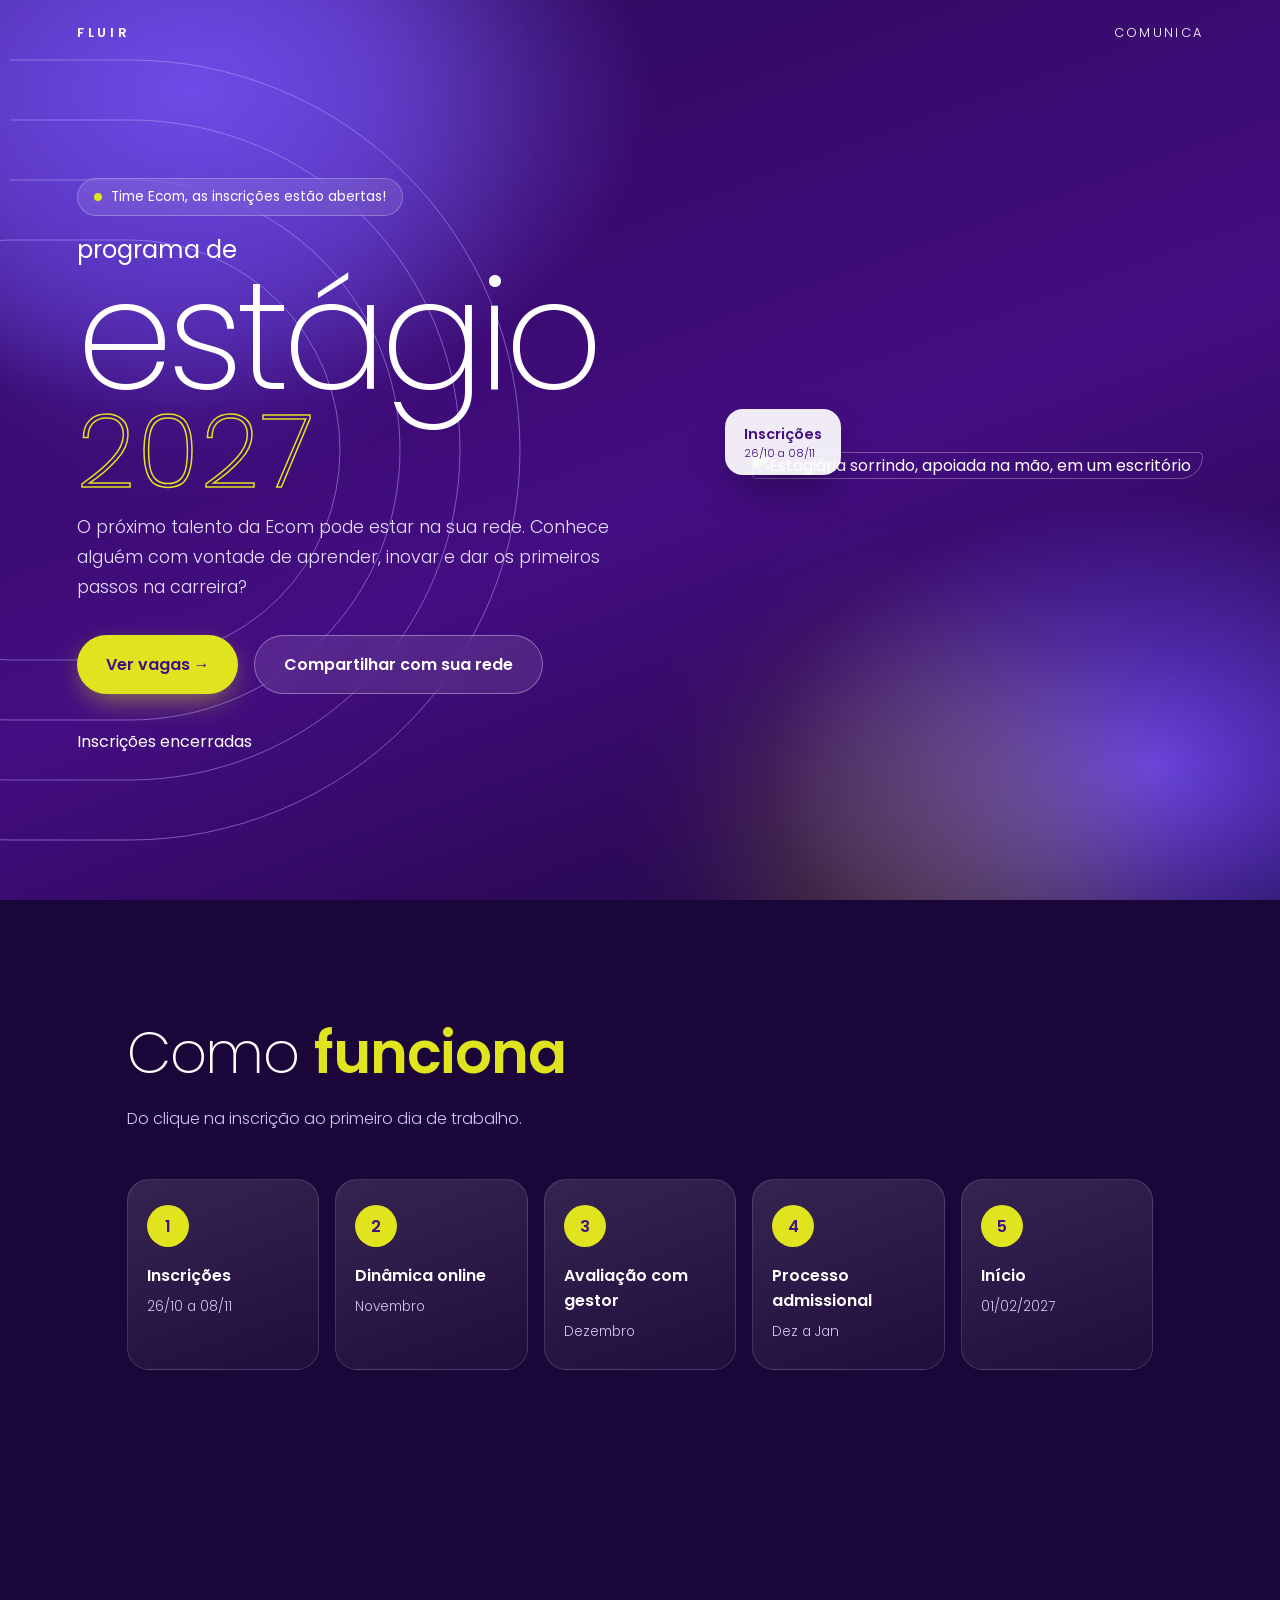
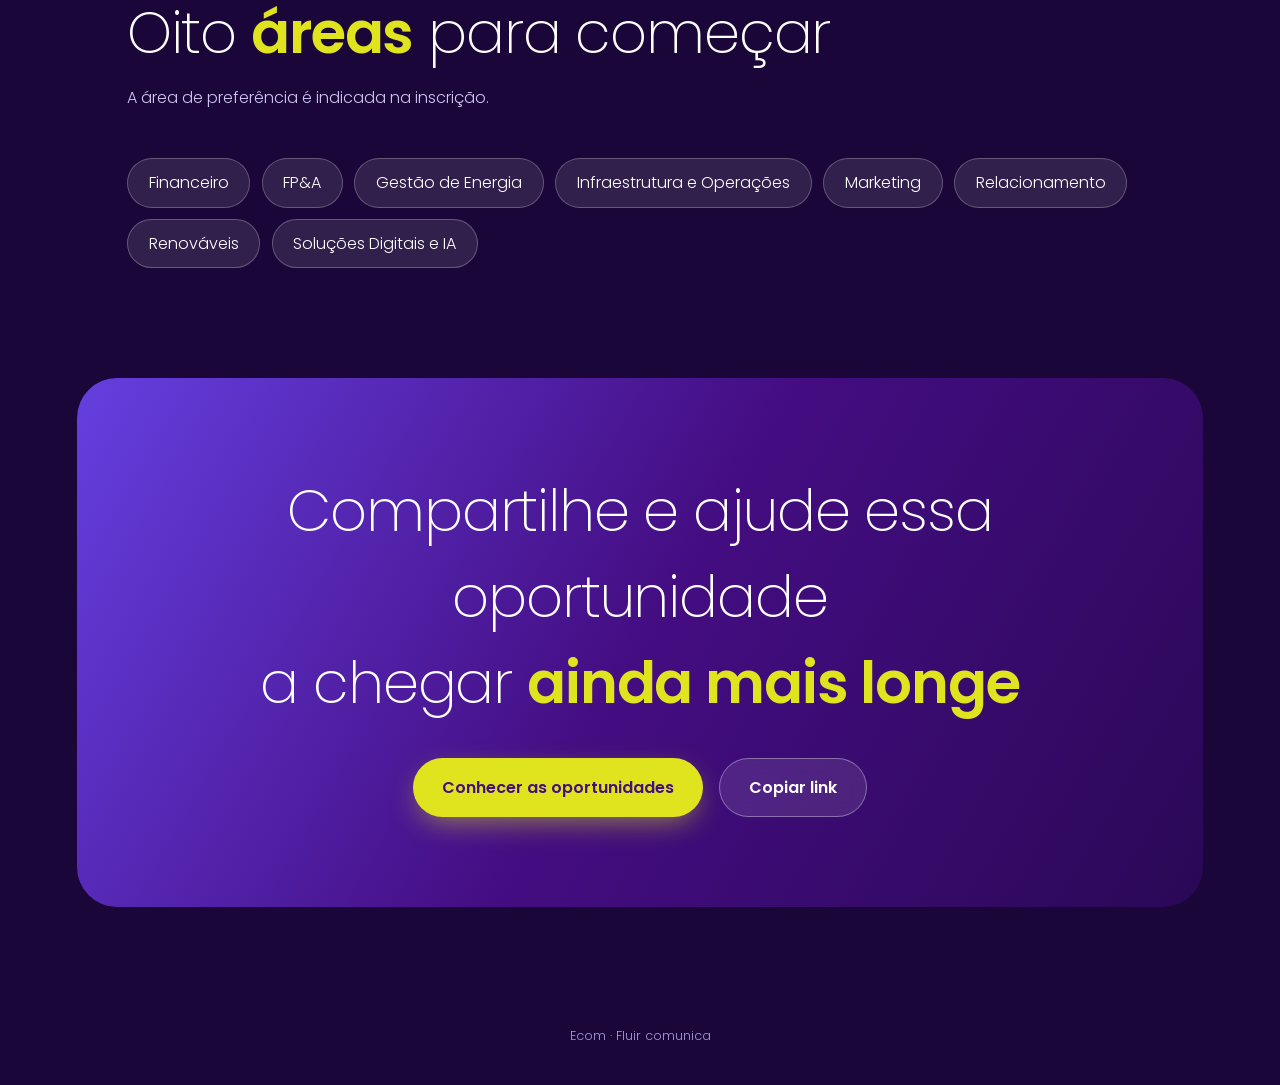
==== index.html @ af1fcd54 "Add files via upload" ====
<!DOCTYPE html>
<html lang="pt-BR">
<head>
<meta charset="utf-8">
<meta name="viewport" content="width=device-width, initial-scale=1">
<title>Programa de Estágio Ecom 2027 | Fluir comunica</title>
<link href="https://fonts.googleapis.com/css2?family=Poppins:wght@200;300;400;600&display=swap" rel="stylesheet">
<style>
:root{--ink:#1a0638;--deep:#440d82;--vio:#653fe0;--lav:#dde1f8;--lime:#e0e41e;--glass:rgba(255,255,255,.1)}
*{box-sizing:border-box;margin:0}
html{scroll-behavior:smooth}
body{font-family:'Poppins','Segoe UI',Arial,sans-serif;background:var(--ink);color:#fff;overflow-x:hidden}
a{color:inherit;text-decoration:none}

/* HERO: malha de gradientes animada + grafismo em SVG */
.hero{position:relative;min-height:100vh;display:grid;place-items:center;padding:96px 6vw 64px;overflow:hidden;
 background:radial-gradient(60% 60% at 15% 10%,#7a5cf0 0,transparent 60%),radial-gradient(50% 50% at 90% 85%,#653fe0 0,transparent 60%),linear-gradient(160deg,#2a0856,#440d82 55%,#1a0638)}
.blob{position:absolute;border-radius:50%;filter:blur(70px);opacity:.55;animation:drift 14s ease-in-out infinite alternate}
.b1{width:42vw;height:42vw;background:#653fe0;top:-12vw;left:-8vw}
.b2{width:30vw;height:30vw;background:#e0e41e;opacity:.18;bottom:-10vw;right:12vw;animation-delay:-6s}
@keyframes drift{to{transform:translate(6vw,4vw) scale(1.15)}}
.lines{position:absolute;inset:0;width:100%;height:100%;opacity:.5}
.lines rect{fill:none;stroke:#b9a9ff;stroke-width:1;stroke-dasharray:1800;stroke-dashoffset:1800;animation:draw 3.5s ease forwards}
.lines rect:nth-child(2){animation-delay:.3s}.lines rect:nth-child(3){animation-delay:.6s}.lines rect:nth-child(4){animation-delay:.9s}
@keyframes draw{to{stroke-dashoffset:0}}
nav{position:absolute;top:0;left:0;right:0;padding:24px 6vw;display:flex;justify-content:space-between;align-items:center;font-weight:300;letter-spacing:.18em;font-size:.8rem;text-transform:uppercase}
nav b{font-weight:600;letter-spacing:.3em}
.wrap{position:relative;z-index:2;max-width:1180px;width:100%;display:grid;grid-template-columns:1.15fr .85fr;gap:5vw;align-items:center}
.eyebrow{display:inline-flex;gap:.6rem;align-items:center;padding:.5rem 1rem;border-radius:99px;background:var(--glass);border:1px solid rgba(255,255,255,.25);backdrop-filter:blur(10px);font-size:.85rem}
.eyebrow i{width:8px;height:8px;border-radius:50%;background:var(--lime);box-shadow:0 0 0 0 var(--lime);animation:pulse 2s infinite}
@keyframes pulse{to{box-shadow:0 0 0 10px transparent}}
h1{font-weight:200;line-height:.9;margin:1.4rem 0 1rem}
h1 small{display:block;font-size:clamp(1rem,2vw,1.5rem);font-weight:400;margin-bottom:.4rem}
h1 .big{display:block;font-size:clamp(4rem,12vw,10rem);letter-spacing:-.04em}
h1 .yr{display:inline-block;font-size:clamp(3rem,8vw,6.5rem);color:transparent;-webkit-text-stroke:1.5px var(--lime);letter-spacing:.02em}
.lead{max-width:34rem;font-weight:300;font-size:1.1rem;line-height:1.7;color:#e6e0ff}
.cta{display:flex;flex-wrap:wrap;gap:1rem;margin-top:2rem}
.btn{display:inline-flex;align-items:center;gap:.6rem;padding:1rem 1.8rem;border-radius:99px;font-weight:600;border:0;cursor:pointer;font:600 1rem 'Poppins',sans-serif;transition:transform .25s,box-shadow .25s}
.btn.pri{background:var(--lime);color:var(--deep);box-shadow:0 10px 30px -8px rgba(224,228,30,.6)}
.btn.sec{background:var(--glass);color:#fff;border:1px solid rgba(255,255,255,.35);backdrop-filter:blur(10px)}
.btn:hover{transform:translateY(-3px)}
.count{display:flex;gap:.8rem;margin-top:2.2rem}
.count div{min-width:74px;padding:.8rem;border-radius:16px;background:var(--glass);border:1px solid rgba(255,255,255,.18);text-align:center;backdrop-filter:blur(10px)}
.count b{display:block;font-size:1.9rem;font-weight:300;font-variant-numeric:tabular-nums}
.count span{font-size:.65rem;letter-spacing:.15em;text-transform:uppercase;opacity:.75}
.photo{position:relative;transform-style:preserve-3d;transition:transform .15s}
.photo img{width:100%;display:block;border-radius:32px 32px 160px 32px;box-shadow:0 40px 80px -20px rgba(0,0,0,.6);border:1px solid rgba(255,255,255,.3)}
.tag{position:absolute;left:-6%;bottom:12%;padding:.9rem 1.2rem;border-radius:18px;background:rgba(255,255,255,.92);color:var(--deep);font-weight:600;font-size:.9rem;box-shadow:0 20px 40px -10px rgba(0,0,0,.4);animation:float 5s ease-in-out infinite alternate}
.tag small{display:block;font-weight:300;font-size:.7rem}
@keyframes float{to{transform:translateY(-12px)}}

/* SEÇÕES */
section.s{padding:110px 6vw;max-width:1180px;margin:auto}
h2{font-weight:200;font-size:clamp(2rem,5vw,3.6rem);letter-spacing:-.02em;margin-bottom:.6rem}
h2 b{font-weight:600;color:var(--lime)}
.sub{color:#cfc6f5;font-weight:300;margin-bottom:3rem}
.steps{display:grid;grid-template-columns:repeat(5,1fr);gap:1rem;position:relative}
.step{padding:1.6rem 1.2rem;border-radius:22px;background:linear-gradient(160deg,rgba(255,255,255,.12),rgba(255,255,255,.03));border:1px solid rgba(255,255,255,.14);transition:transform .3s,border-color .3s}
.step:hover{transform:translateY(-8px);border-color:var(--lime)}
.step em{display:grid;place-items:center;width:42px;height:42px;border-radius:50%;background:var(--lime);color:var(--deep);font-style:normal;font-weight:600;margin-bottom:1rem}
.step b{display:block;font-weight:600;margin-bottom:.3rem}
.step span{font-weight:300;font-size:.85rem;color:#cfc6f5}
.chips{display:flex;flex-wrap:wrap;gap:.7rem}
.chips span{padding:.7rem 1.3rem;border-radius:99px;border:1px solid rgba(255,255,255,.25);background:var(--glass);font-weight:300;transition:.25s}
.chips span:hover{background:var(--lime);color:var(--deep);transform:scale(1.06)}
.final{margin:0 6vw 80px;padding:90px 6vw;border-radius:40px;text-align:center;position:relative;overflow:hidden;background:linear-gradient(120deg,#653fe0,#440d82 50%,#2a0856)}
.final h2{position:relative}.final .cta{justify-content:center;position:relative}
footer{padding:40px 6vw;text-align:center;font-weight:300;font-size:.8rem;color:#a89ad6}

/* animação de entrada ao rolar */
.rv{opacity:0;transform:translateY(40px);transition:opacity .9s,transform .9s}
.rv.in{opacity:1;transform:none}
@media(max-width:900px){.wrap{grid-template-columns:1fr}.steps{grid-template-columns:1fr 1fr}.tag{left:4%}}
@media(prefers-reduced-motion:reduce){*{animation:none!important;transition:none!important}.rv{opacity:1;transform:none}}
</style>
</head>
<body>

<header class="hero">
  <div class="blob b1"></div><div class="blob b2"></div>
  <svg class="lines" viewBox="0 0 1440 900" preserveAspectRatio="xMidYMid slice" aria-hidden="true">
    <rect x="-300" y="60" width="900" height="780" rx="390"/><rect x="-240" y="120" width="780" height="660" rx="330"/>
    <rect x="-180" y="180" width="660" height="540" rx="270"/><rect x="-120" y="240" width="540" height="420" rx="210"/>
  </svg>
  <nav><b>Fluir</b><span>comunica</span></nav>

  <div class="wrap">
    <div>
      <span class="eyebrow"><i></i>Time Ecom, as inscrições estão abertas!</span>
      <h1><small>programa de</small><span class="big">estágio</span><span class="yr">2027</span></h1>
      <p class="lead">O próximo talento da Ecom pode estar na sua rede. Conhece alguém com vontade de aprender, inovar e dar os primeiros passos na carreira?</p>
      <div class="cta">
        <a class="btn pri" href="https://SEU-LINK-DAS-VAGAS.com.br">Ver vagas &rarr;</a>
        <button class="btn sec" id="share">Compartilhar com sua rede</button>
      </div>
      <div class="count" id="count" aria-live="polite"></div>
    </div>
    <div class="photo" id="photo">
      <img src="images/foto-hero.jpg" alt="Estagiária sorrindo, apoiada na mão, em um escritório">
      <div class="tag">Inscrições<small>26/10 a 08/11</small></div>
    </div>
  </div>
</header>

<section class="s rv">
  <h2>Como <b>funciona</b></h2>
  <p class="sub">Do clique na inscrição ao primeiro dia de trabalho.</p>
  <div class="steps">
    <div class="step"><em>1</em><b>Inscrições</b><span>26/10 a 08/11</span></div>
    <div class="step"><em>2</em><b>Dinâmica online</b><span>Novembro</span></div>
    <div class="step"><em>3</em><b>Avaliação com gestor</b><span>Dezembro</span></div>
    <div class="step"><em>4</em><b>Processo admissional</b><span>Dez a Jan</span></div>
    <div class="step"><em>5</em><b>Início</b><span>01/02/2027</span></div>
  </div>
</section>

<section class="s rv">
  <h2>Oito <b>áreas</b> para começar</h2>
  <p class="sub">A área de preferência é indicada na inscrição.</p>
  <div class="chips">
    <span>Financeiro</span><span>FP&amp;A</span><span>Gestão de Energia</span><span>Infraestrutura e Operações</span>
    <span>Marketing</span><span>Relacionamento</span><span>Renováveis</span><span>Soluções Digitais e IA</span>
  </div>
</section>

<div class="final rv">
  <h2>Compartilhe e ajude essa oportunidade<br>a chegar <b>ainda mais longe</b></h2>
  <div class="cta">
    <a class="btn pri" href="https://SEU-LINK-DAS-VAGAS.com.br">Conhecer as oportunidades</a>
    <button class="btn sec" id="share2">Copiar link</button>
  </div>
</div>
<footer>Ecom &middot; Fluir comunica</footer>

<script>
// contagem regressiva (abre em 26/10/2026, fecha em 08/11/2026)
const open=new Date('2026-10-26T00:00:00'), close=new Date('2026-11-09T00:00:00'), box=document.getElementById('count');
function tick(){
  const now=new Date(); let t,label;
  if(now<open){t=open-now;label='abrem em'}else if(now<close){t=close-now;label='encerram em'}else{box.textContent='Inscrições encerradas';return}
  const d=Math.floor(t/864e5),h=Math.floor(t/36e5)%24,m=Math.floor(t/6e4)%60,s=Math.floor(t/1e3)%60;
  box.innerHTML=[['dias',d],['horas',h],['min',m],['seg',s]].map(([l,v])=>`<div><b>${String(v).padStart(2,'0')}</b><span>${l}</span></div>`).join('');
  box.title='Inscrições '+label;
}
tick();setInterval(tick,1000);
// compartilhar: menu nativo no celular, copiar link no desktop
async function share(){
  const data={title:'Programa de Estágio Ecom 2027',text:'Inscrições abertas de 26/10 a 08/11!',url:location.href};
  if(navigator.share){try{await navigator.share(data);return}catch(e){}}
  try{await navigator.clipboard.writeText(data.url);alert('Link copiado!')}catch(e){}
}
['share','share2'].forEach(id=>document.getElementById(id).onclick=share);
// revelar ao rolar
const io=new IntersectionObserver(es=>es.forEach(e=>e.isIntersecting&&e.target.classList.add('in')),{threshold:.15});
document.querySelectorAll('.rv').forEach(el=>io.observe(el));
// inclinação 3D da foto seguindo o mouse (desktop)
const p=document.getElementById('photo');
addEventListener('mousemove',e=>{const x=(e.clientX/innerWidth-.5)*8,y=(e.clientY/innerHeight-.5)*-8;p.style.transform=`perspective(900px) rotateY(${x}deg) rotateX(${y}deg)`});
</script>
</body>
</html>
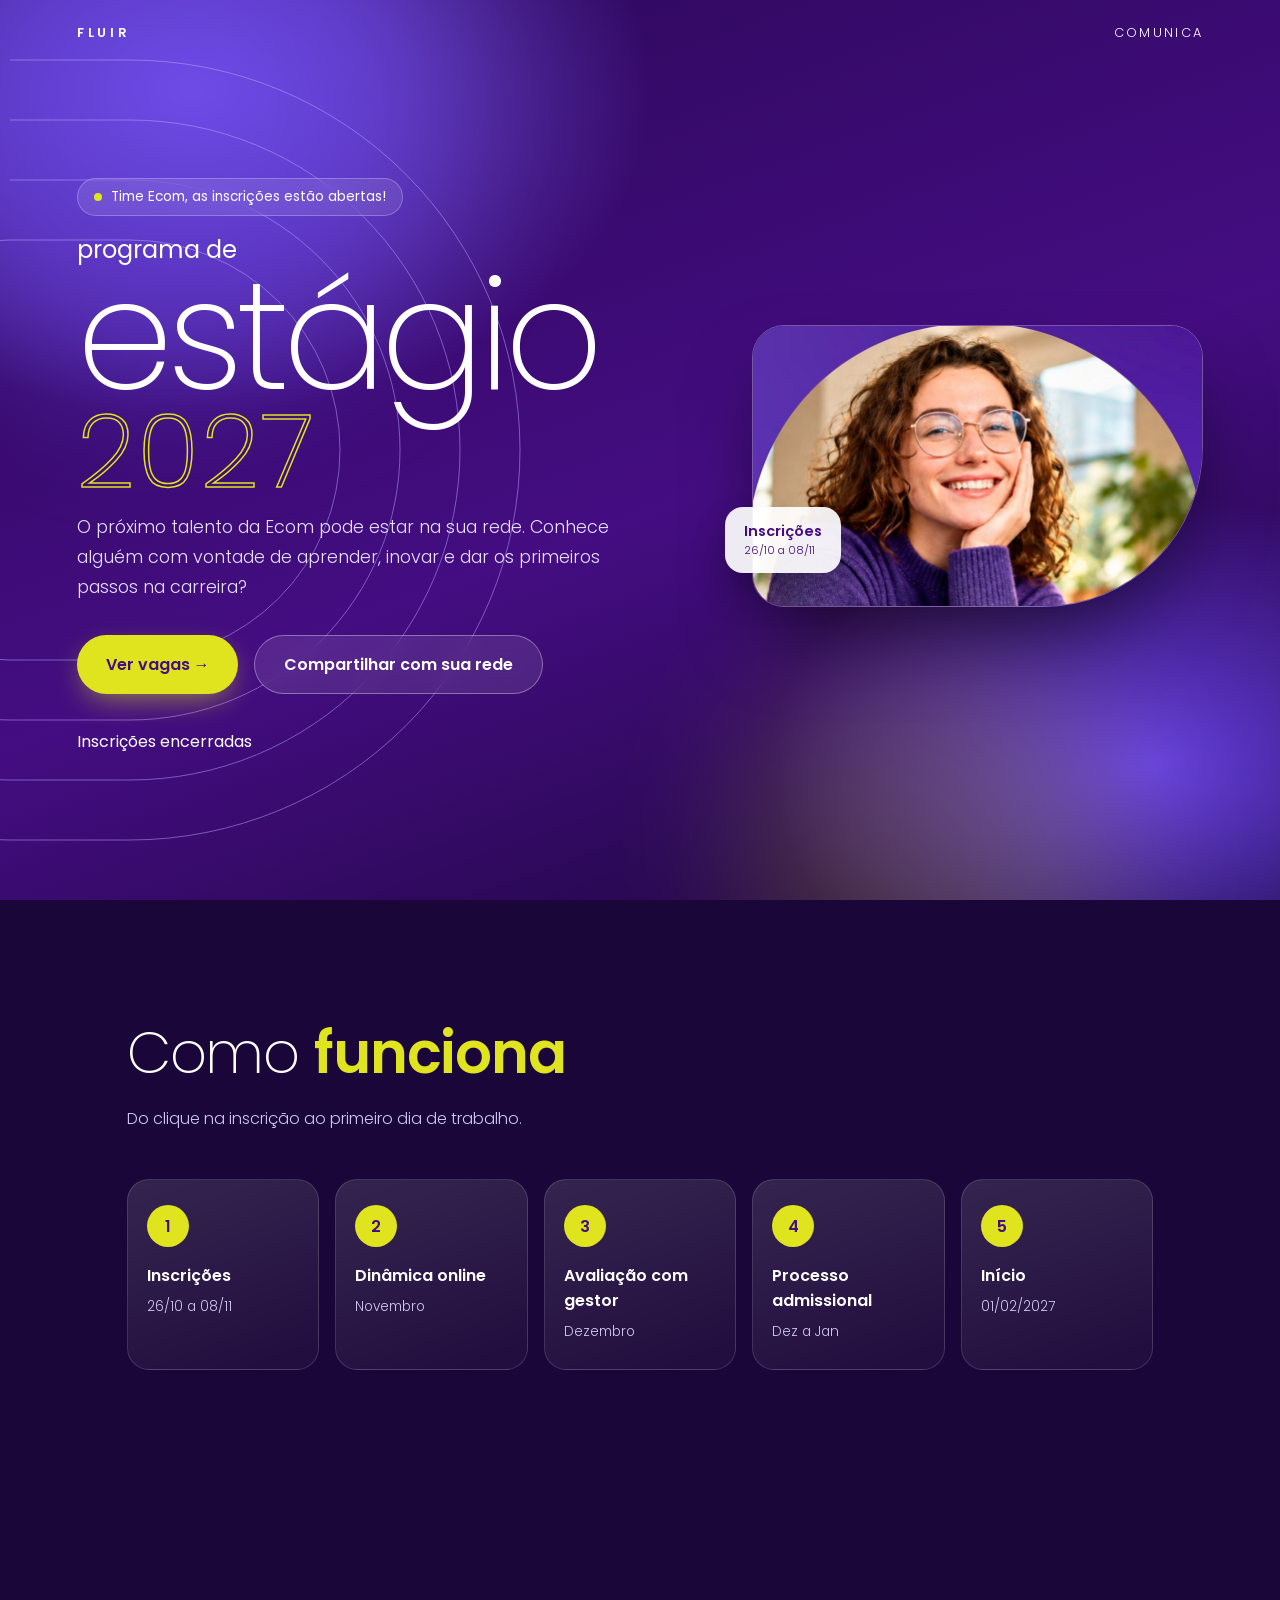
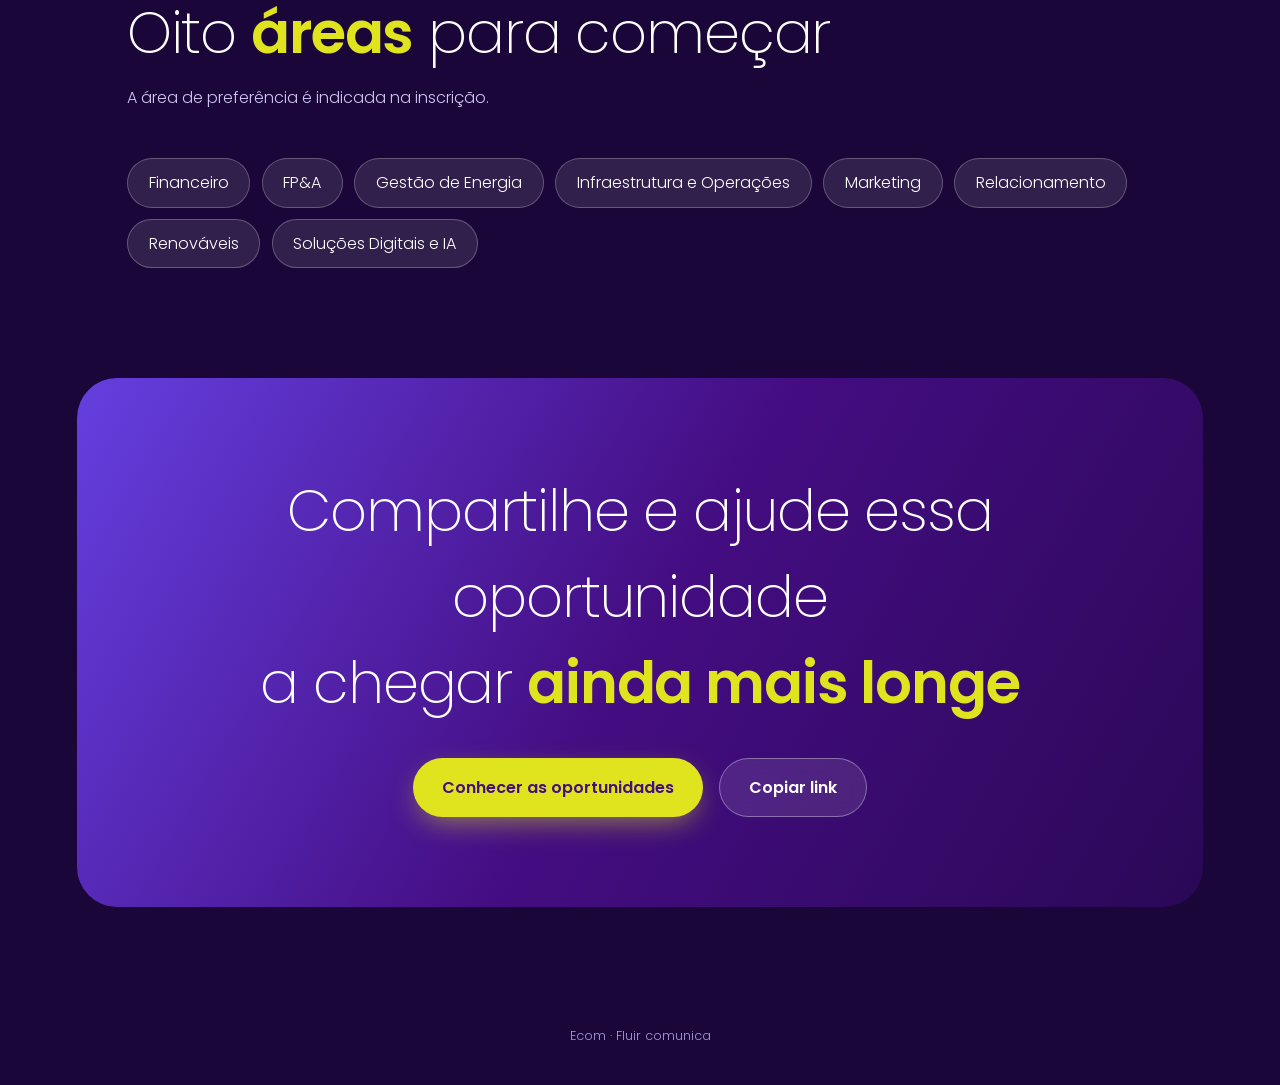
==== commit 3b4fec4a: "Add files via upload" ====
--- a/index.html
+++ b/index.html
@@ -96,7 +96,7 @@
       <div class="count" id="count" aria-live="polite"></div>
     </div>
     <div class="photo" id="photo">
-      <img src="images/foto-hero.jpg" alt="Estagiária sorrindo, apoiada na mão, em um escritório">
+      <img src="[data-uri]" alt="Estagiária sorrindo, apoiada na mão, em um escritório">
       <div class="tag">Inscrições<small>26/10 a 08/11</small></div>
     </div>
   </div>
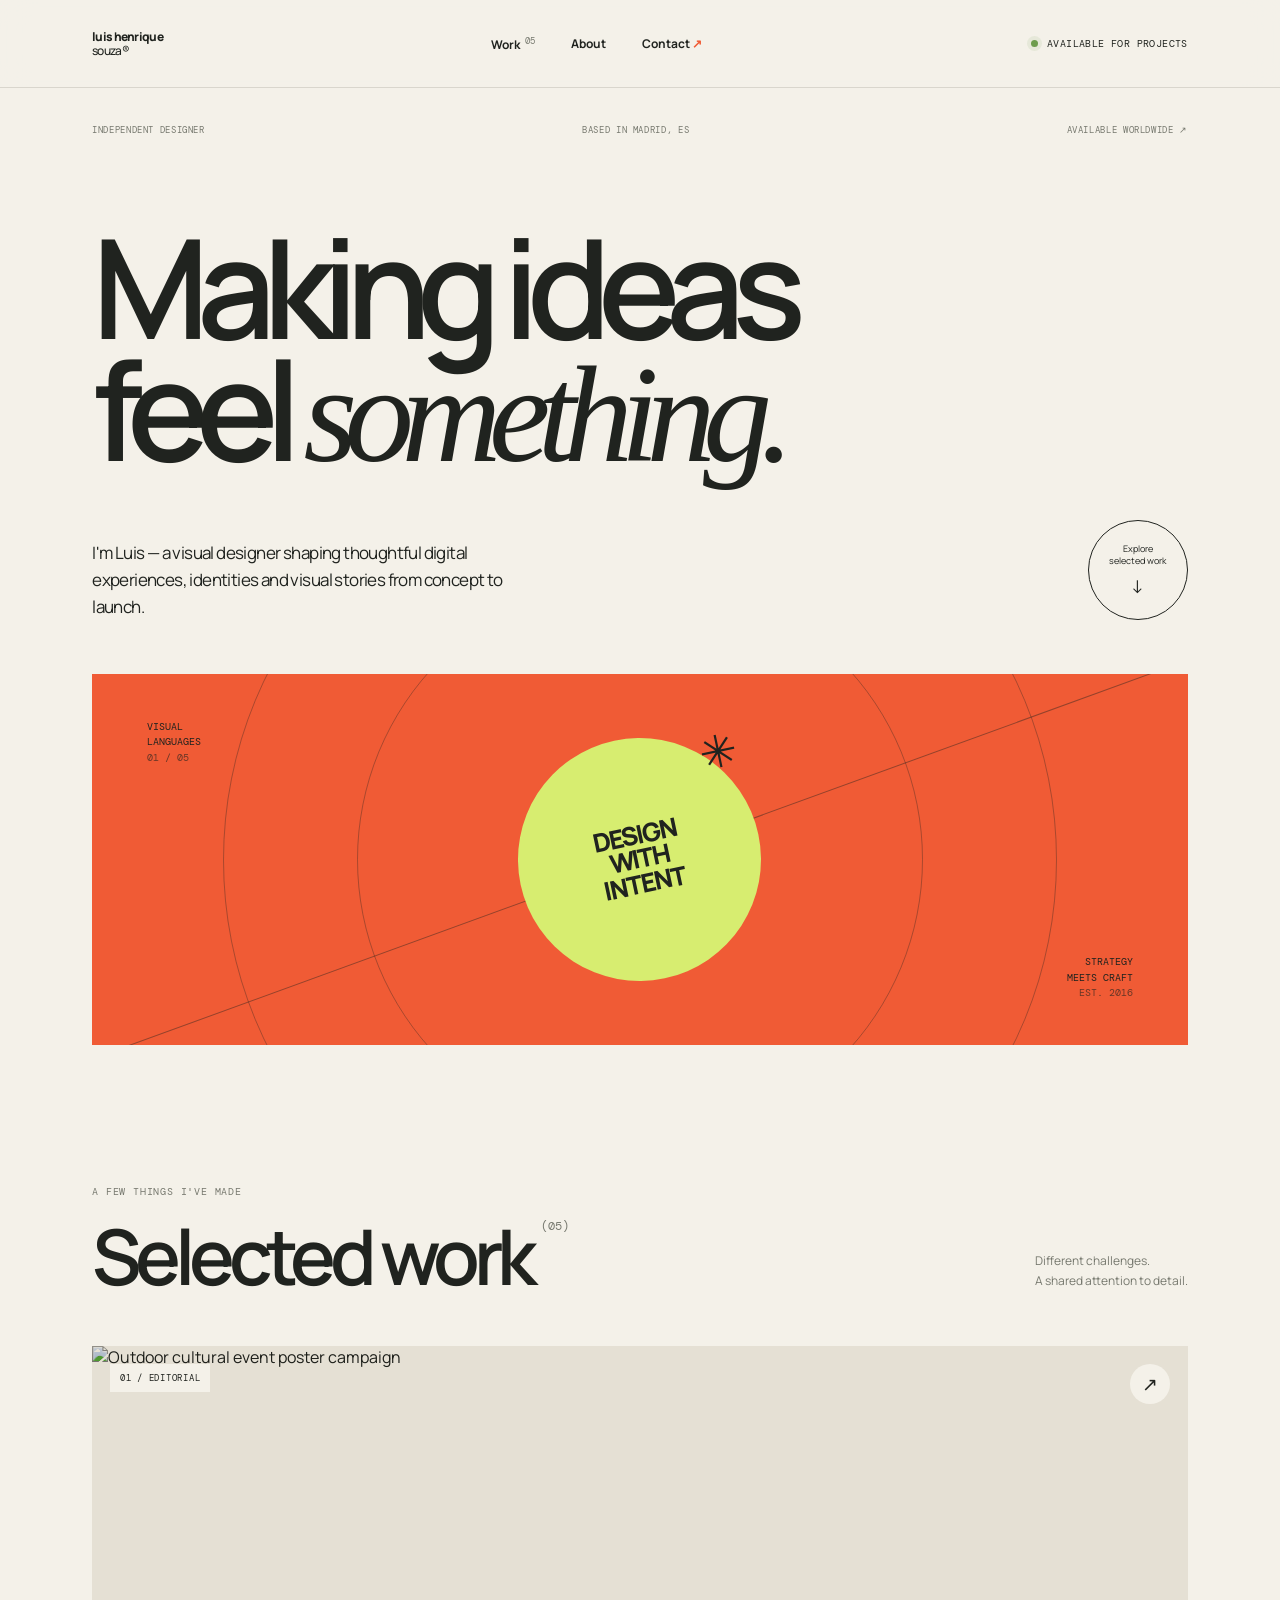
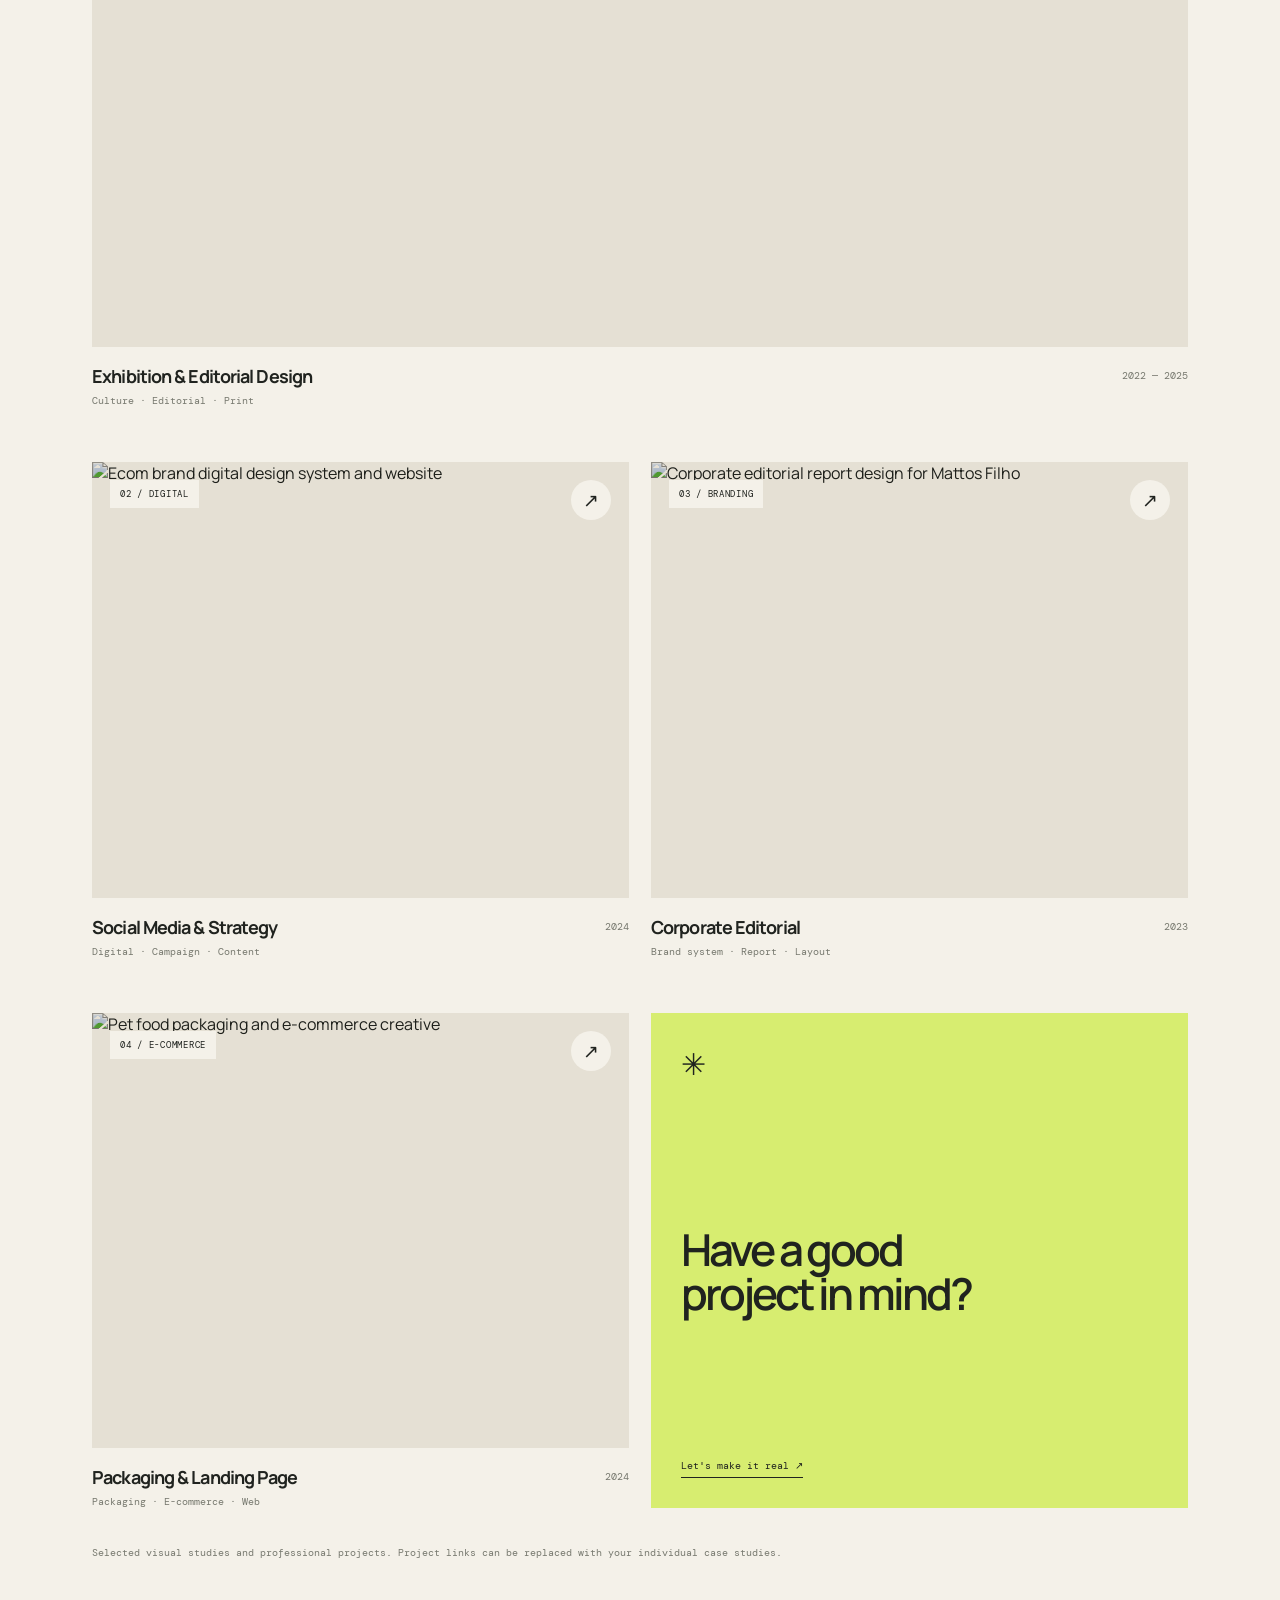
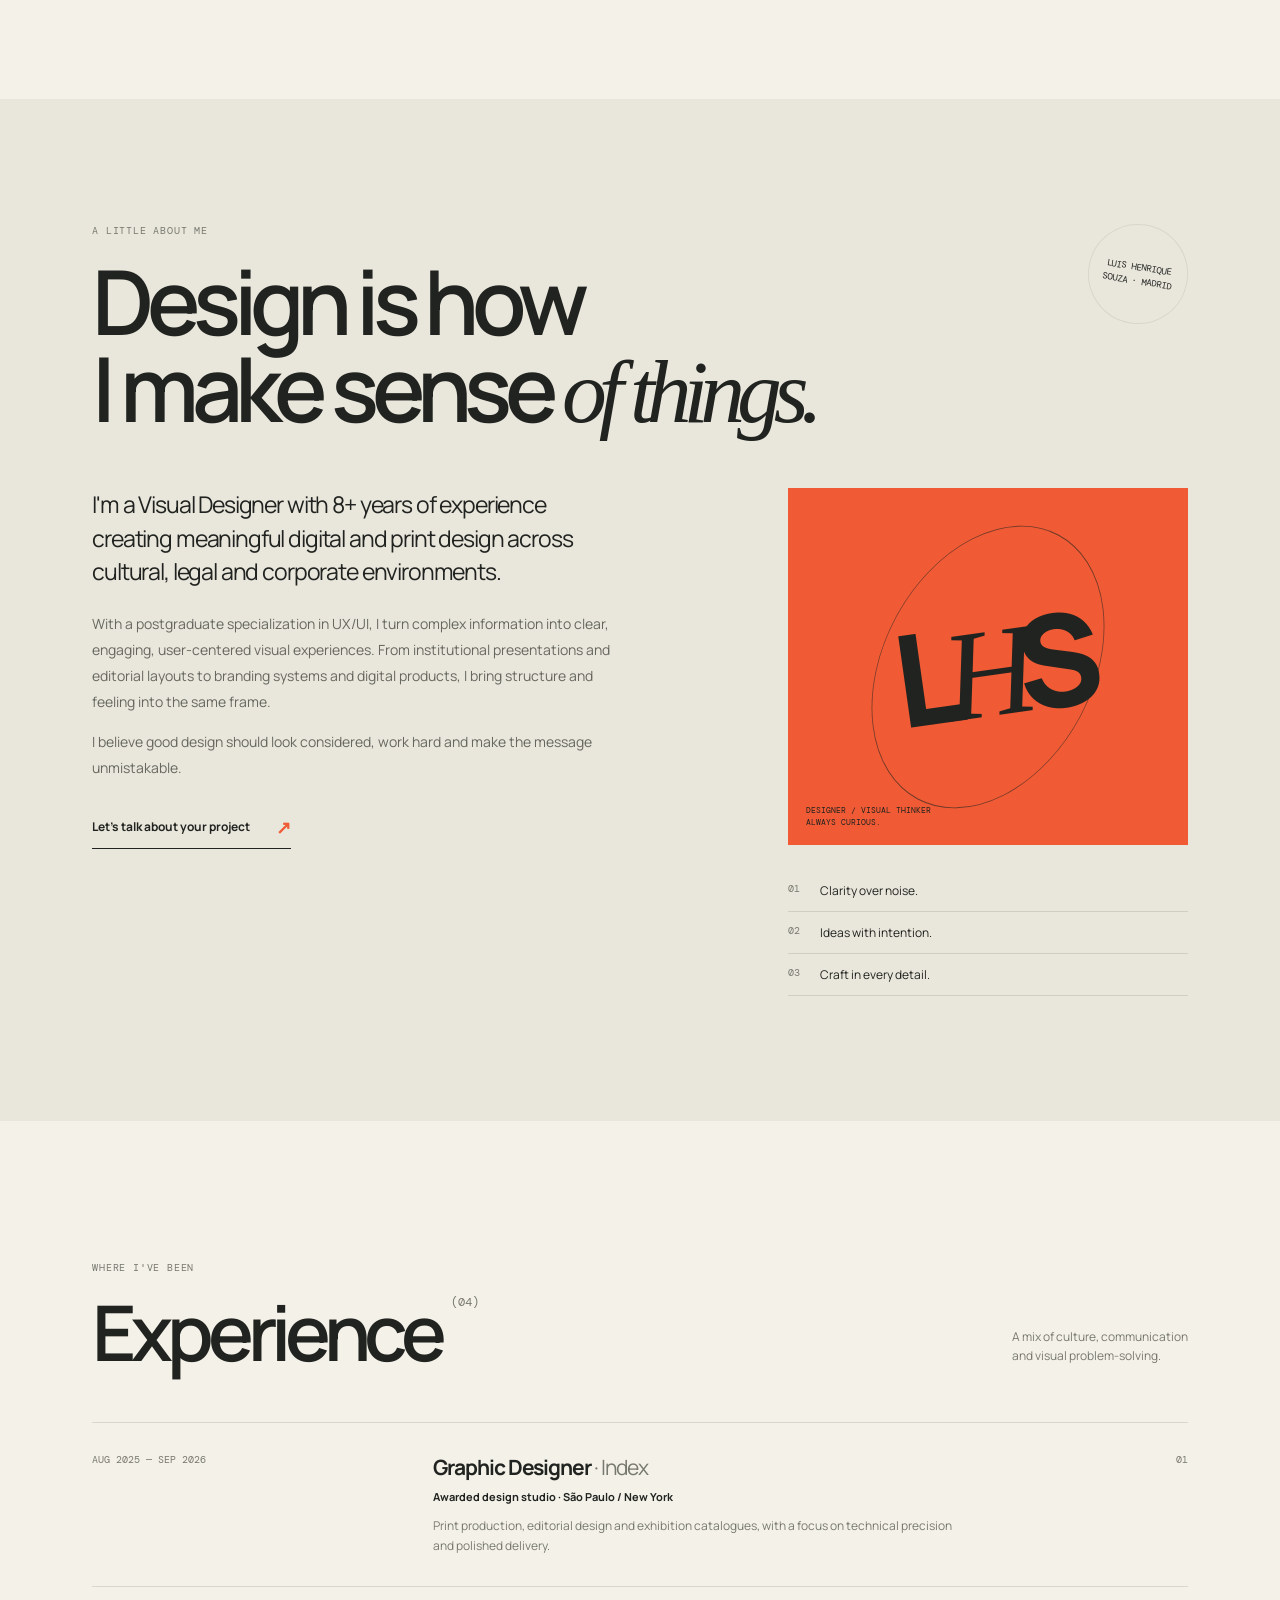
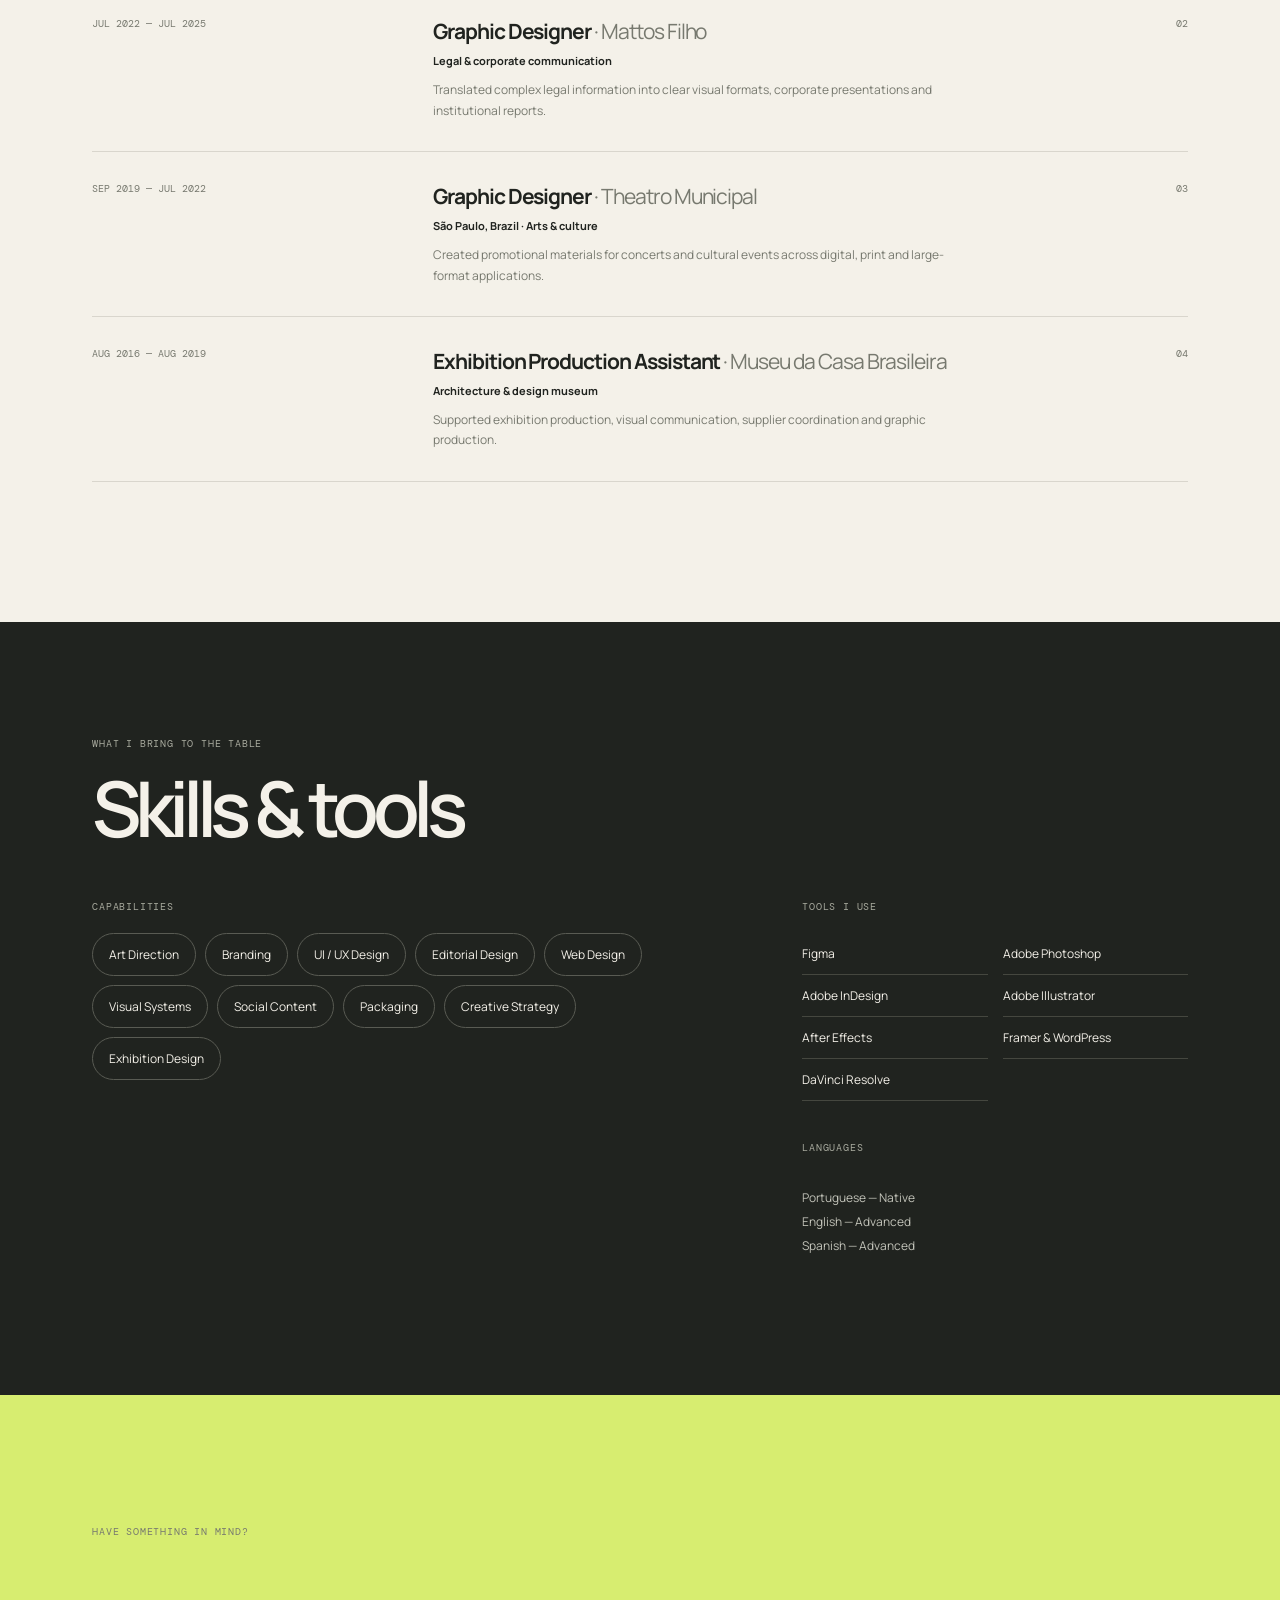
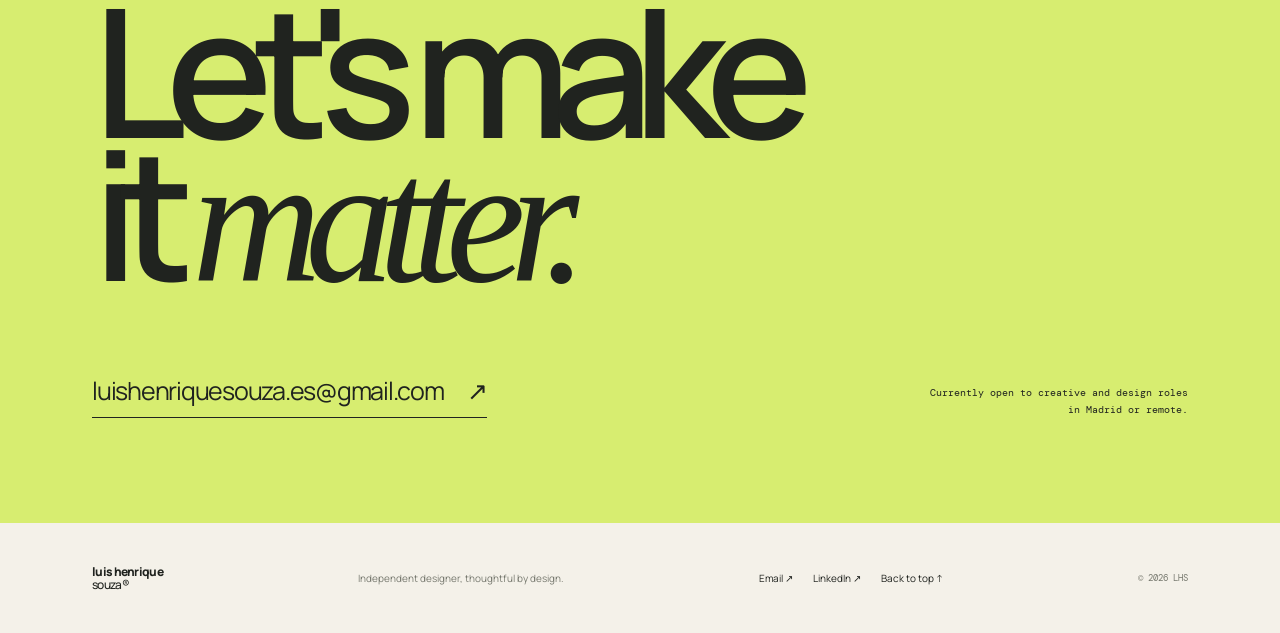
==== commit 7510e49c: "Add files via upload" ====
--- a/index.html
+++ b/index.html
@@ -1,161 +1,120 @@
-<!DOCTYPE html>
-<html lang="pt-BR">
+<!doctype html>
+<html lang="en">
 <head>
-<meta charset="utf-8">
-<meta name="viewport" content="width=device-width, initial-scale=1">
-<title>Programa de Estágio Ecom 2027 | Fluir comunica</title>
-<link href="https://fonts.googleapis.com/css2?family=Poppins:wght@200;300;400;600&display=swap" rel="stylesheet">
-<style>
-:root{--ink:#1a0638;--deep:#440d82;--vio:#653fe0;--lav:#dde1f8;--lime:#e0e41e;--glass:rgba(255,255,255,.1)}
-*{box-sizing:border-box;margin:0}
-html{scroll-behavior:smooth}
-body{font-family:'Poppins','Segoe UI',Arial,sans-serif;background:var(--ink);color:#fff;overflow-x:hidden}
-a{color:inherit;text-decoration:none}
-
-/* HERO: malha de gradientes animada + grafismo em SVG */
-.hero{position:relative;min-height:100vh;display:grid;place-items:center;padding:96px 6vw 64px;overflow:hidden;
- background:radial-gradient(60% 60% at 15% 10%,#7a5cf0 0,transparent 60%),radial-gradient(50% 50% at 90% 85%,#653fe0 0,transparent 60%),linear-gradient(160deg,#2a0856,#440d82 55%,#1a0638)}
-.blob{position:absolute;border-radius:50%;filter:blur(70px);opacity:.55;animation:drift 14s ease-in-out infinite alternate}
-.b1{width:42vw;height:42vw;background:#653fe0;top:-12vw;left:-8vw}
-.b2{width:30vw;height:30vw;background:#e0e41e;opacity:.18;bottom:-10vw;right:12vw;animation-delay:-6s}
-@keyframes drift{to{transform:translate(6vw,4vw) scale(1.15)}}
-.lines{position:absolute;inset:0;width:100%;height:100%;opacity:.5}
-.lines rect{fill:none;stroke:#b9a9ff;stroke-width:1;stroke-dasharray:1800;stroke-dashoffset:1800;animation:draw 3.5s ease forwards}
-.lines rect:nth-child(2){animation-delay:.3s}.lines rect:nth-child(3){animation-delay:.6s}.lines rect:nth-child(4){animation-delay:.9s}
-@keyframes draw{to{stroke-dashoffset:0}}
-nav{position:absolute;top:0;left:0;right:0;padding:24px 6vw;display:flex;justify-content:space-between;align-items:center;font-weight:300;letter-spacing:.18em;font-size:.8rem;text-transform:uppercase}
-nav b{font-weight:600;letter-spacing:.3em}
-.wrap{position:relative;z-index:2;max-width:1180px;width:100%;display:grid;grid-template-columns:1.15fr .85fr;gap:5vw;align-items:center}
-.eyebrow{display:inline-flex;gap:.6rem;align-items:center;padding:.5rem 1rem;border-radius:99px;background:var(--glass);border:1px solid rgba(255,255,255,.25);backdrop-filter:blur(10px);font-size:.85rem}
-.eyebrow i{width:8px;height:8px;border-radius:50%;background:var(--lime);box-shadow:0 0 0 0 var(--lime);animation:pulse 2s infinite}
-@keyframes pulse{to{box-shadow:0 0 0 10px transparent}}
-h1{font-weight:200;line-height:.9;margin:1.4rem 0 1rem}
-h1 small{display:block;font-size:clamp(1rem,2vw,1.5rem);font-weight:400;margin-bottom:.4rem}
-h1 .big{display:block;font-size:clamp(4rem,12vw,10rem);letter-spacing:-.04em}
-h1 .yr{display:inline-block;font-size:clamp(3rem,8vw,6.5rem);color:transparent;-webkit-text-stroke:1.5px var(--lime);letter-spacing:.02em}
-.lead{max-width:34rem;font-weight:300;font-size:1.1rem;line-height:1.7;color:#e6e0ff}
-.cta{display:flex;flex-wrap:wrap;gap:1rem;margin-top:2rem}
-.btn{display:inline-flex;align-items:center;gap:.6rem;padding:1rem 1.8rem;border-radius:99px;font-weight:600;border:0;cursor:pointer;font:600 1rem 'Poppins',sans-serif;transition:transform .25s,box-shadow .25s}
-.btn.pri{background:var(--lime);color:var(--deep);box-shadow:0 10px 30px -8px rgba(224,228,30,.6)}
-.btn.sec{background:var(--glass);color:#fff;border:1px solid rgba(255,255,255,.35);backdrop-filter:blur(10px)}
-.btn:hover{transform:translateY(-3px)}
-.count{display:flex;gap:.8rem;margin-top:2.2rem}
-.count div{min-width:74px;padding:.8rem;border-radius:16px;background:var(--glass);border:1px solid rgba(255,255,255,.18);text-align:center;backdrop-filter:blur(10px)}
-.count b{display:block;font-size:1.9rem;font-weight:300;font-variant-numeric:tabular-nums}
-.count span{font-size:.65rem;letter-spacing:.15em;text-transform:uppercase;opacity:.75}
-.photo{position:relative;transform-style:preserve-3d;transition:transform .15s}
-.photo img{width:100%;display:block;border-radius:32px 32px 160px 32px;box-shadow:0 40px 80px -20px rgba(0,0,0,.6);border:1px solid rgba(255,255,255,.3)}
-.tag{position:absolute;left:-6%;bottom:12%;padding:.9rem 1.2rem;border-radius:18px;background:rgba(255,255,255,.92);color:var(--deep);font-weight:600;font-size:.9rem;box-shadow:0 20px 40px -10px rgba(0,0,0,.4);animation:float 5s ease-in-out infinite alternate}
-.tag small{display:block;font-weight:300;font-size:.7rem}
-@keyframes float{to{transform:translateY(-12px)}}
-
-/* SEÇÕES */
-section.s{padding:110px 6vw;max-width:1180px;margin:auto}
-h2{font-weight:200;font-size:clamp(2rem,5vw,3.6rem);letter-spacing:-.02em;margin-bottom:.6rem}
-h2 b{font-weight:600;color:var(--lime)}
-.sub{color:#cfc6f5;font-weight:300;margin-bottom:3rem}
-.steps{display:grid;grid-template-columns:repeat(5,1fr);gap:1rem;position:relative}
-.step{padding:1.6rem 1.2rem;border-radius:22px;background:linear-gradient(160deg,rgba(255,255,255,.12),rgba(255,255,255,.03));border:1px solid rgba(255,255,255,.14);transition:transform .3s,border-color .3s}
-.step:hover{transform:translateY(-8px);border-color:var(--lime)}
-.step em{display:grid;place-items:center;width:42px;height:42px;border-radius:50%;background:var(--lime);color:var(--deep);font-style:normal;font-weight:600;margin-bottom:1rem}
-.step b{display:block;font-weight:600;margin-bottom:.3rem}
-.step span{font-weight:300;font-size:.85rem;color:#cfc6f5}
-.chips{display:flex;flex-wrap:wrap;gap:.7rem}
-.chips span{padding:.7rem 1.3rem;border-radius:99px;border:1px solid rgba(255,255,255,.25);background:var(--glass);font-weight:300;transition:.25s}
-.chips span:hover{background:var(--lime);color:var(--deep);transform:scale(1.06)}
-.final{margin:0 6vw 80px;padding:90px 6vw;border-radius:40px;text-align:center;position:relative;overflow:hidden;background:linear-gradient(120deg,#653fe0,#440d82 50%,#2a0856)}
-.final h2{position:relative}.final .cta{justify-content:center;position:relative}
-footer{padding:40px 6vw;text-align:center;font-weight:300;font-size:.8rem;color:#a89ad6}
-
-/* animação de entrada ao rolar */
-.rv{opacity:0;transform:translateY(40px);transition:opacity .9s,transform .9s}
-.rv.in{opacity:1;transform:none}
-@media(max-width:900px){.wrap{grid-template-columns:1fr}.steps{grid-template-columns:1fr 1fr}.tag{left:4%}}
-@media(prefers-reduced-motion:reduce){*{animation:none!important;transition:none!important}.rv{opacity:1;transform:none}}
-</style>
+  <meta charset="utf-8">
+  <meta name="viewport" content="width=device-width, initial-scale=1">
+  <meta name="theme-color" content="#f4f1e9">
+  <meta name="description" content="Luis Henrique Souza — Visual Designer focused on graphic design, branding and thoughtful digital experiences. Based in Madrid, available worldwide.">
+  <title>Luis Henrique Souza — Visual Designer</title>
+  <link rel="preconnect" href="https://fonts.googleapis.com">
+  <link rel="preconnect" href="https://fonts.gstatic.com" crossorigin>
+  <link href="https://fonts.googleapis.com/css2?family=DM+Mono:wght@400;500&family=Manrope:wght@400;500;600;700;800&display=swap" rel="stylesheet">
+  <link rel="stylesheet" href="styles.css">
+  <script defer src="script.js"></script>
 </head>
 <body>
+  <div class="site-shell">
+    <header class="topbar">
+      <a class="wordmark" href="#home" aria-label="Luis Henrique Souza home">luis henrique<br><span>souza®</span></a>
+      <nav class="main-nav" aria-label="Main navigation">
+        <a href="#work">Work <sup>05</sup></a>
+        <a href="#about">About</a>
+        <a href="#contact">Contact <span class="nav-arrow">↗</span></a>
+      </nav>
+      <a class="availability" href="mailto:luishenriquesouza.es@gmail.com"><span class="status-dot"></span> Available for projects</a>
+      <button class="menu-toggle" aria-label="Open navigation" aria-expanded="false"><span></span><span></span></button>
+    </header>
 
-<header class="hero">
-  <div class="blob b1"></div><div class="blob b2"></div>
-  <svg class="lines" viewBox="0 0 1440 900" preserveAspectRatio="xMidYMid slice" aria-hidden="true">
-    <rect x="-300" y="60" width="900" height="780" rx="390"/><rect x="-240" y="120" width="780" height="660" rx="330"/>
-    <rect x="-180" y="180" width="660" height="540" rx="270"/><rect x="-120" y="240" width="540" height="420" rx="210"/>
-  </svg>
-  <nav><b>Fluir</b><span>comunica</span></nav>
+    <main>
+      <section class="hero section-pad" id="home">
+        <div class="hero-kicker"><span>INDEPENDENT DESIGNER</span><span>BASED IN MADRID, ES</span><span>AVAILABLE WORLDWIDE ↗</span></div>
+        <h1>Making ideas<br>feel <span class="serif-word">something.</span></h1>
+        <div class="hero-bottom">
+          <p class="hero-intro">I'm Luis — a visual designer shaping thoughtful digital experiences, identities and visual stories from concept to launch.</p>
+          <a class="round-link" href="#work" aria-label="Explore selected work"><span>Explore<br>selected work</span><b>↓</b></a>
+        </div>
+        <div class="hero-art" aria-label="Selected visual design work">
+          <div class="art-note note-one">VISUAL<br>LANGUAGES<br><span>01 / 05</span></div>
+          <div class="art-circle"><span>DESIGN<br>WITH<br>INTENT</span><i>✳</i></div>
+          <div class="art-note note-two">STRATEGY<br>MEETS CRAFT<br><span>EST. 2016</span></div>
+          <div class="art-line"></div>
+        </div>
+      </section>
 
-  <div class="wrap">
-    <div>
-      <span class="eyebrow"><i></i>Time Ecom, as inscrições estão abertas!</span>
-      <h1><small>programa de</small><span class="big">estágio</span><span class="yr">2027</span></h1>
-      <p class="lead">O próximo talento da Ecom pode estar na sua rede. Conhece alguém com vontade de aprender, inovar e dar os primeiros passos na carreira?</p>
-      <div class="cta">
-        <a class="btn pri" href="https://SEU-LINK-DAS-VAGAS.com.br">Ver vagas &rarr;</a>
-        <button class="btn sec" id="share">Compartilhar com sua rede</button>
-      </div>
-      <div class="count" id="count" aria-live="polite"></div>
-    </div>
-    <div class="photo" id="photo">
-      <img src="[data-uri]" alt="Estagiária sorrindo, apoiada na mão, em um escritório">
-      <div class="tag">Inscrições<small>26/10 a 08/11</small></div>
-    </div>
+      <section class="work section-pad" id="work">
+        <div class="section-heading">
+          <div><p class="eyebrow">A FEW THINGS I'VE MADE</p><h2>Selected work<span class="heading-count">(05)</span></h2></div>
+          <p class="section-aside">Different challenges.<br>A shared attention to detail.</p>
+        </div>
+        <div class="project-grid">
+          <a class="project project-wide reveal" href="https://www.behance.net/" target="_blank" rel="noreferrer">
+            <div class="project-image image-editorial"><img src="https://framerusercontent.com/images/cFBXzb7EggOvonifBYwpcbqnEM.png?height=1916&width=2875" alt="Outdoor cultural event poster campaign" loading="lazy"><span class="image-index">01 / EDITORIAL</span><span class="project-open">↗</span></div>
+            <div class="project-meta"><div><h3>Exhibition & Editorial Design</h3><p>Culture · Editorial · Print</p></div><span>2022 — 2025</span></div>
+          </a>
+          <a class="project reveal" href="https://www.behance.net/" target="_blank" rel="noreferrer">
+            <div class="project-image image-digital"><img src="https://framerusercontent.com/images/m0rWJfAhfDuqrUIYjnrdqt19Xo.png?height=2212&width=5898" alt="Ecom brand digital design system and website" loading="lazy"><span class="image-index">02 / DIGITAL</span><span class="project-open">↗</span></div>
+            <div class="project-meta"><div><h3>Social Media & Strategy</h3><p>Digital · Campaign · Content</p></div><span>2024</span></div>
+          </a>
+          <a class="project reveal" href="https://www.behance.net/" target="_blank" rel="noreferrer">
+            <div class="project-image image-brand"><img src="https://framerusercontent.com/images/7zdtzUJ41LjyyuxTJAuOdp6RbuA.png?height=2212&width=5898" alt="Corporate editorial report design for Mattos Filho" loading="lazy"><span class="image-index">03 / BRANDING</span><span class="project-open">↗</span></div>
+            <div class="project-meta"><div><h3>Corporate Editorial</h3><p>Brand system · Report · Layout</p></div><span>2023</span></div>
+          </a>
+          <a class="project reveal" href="https://www.behance.net/" target="_blank" rel="noreferrer">
+            <div class="project-image image-packaging"><img src="https://framerusercontent.com/images/gIBYiFiTr4ekf30BxuRcqgbOFwc.png?height=2212&width=5898" alt="Pet food packaging and e-commerce creative" loading="lazy"><span class="image-index">04 / E-COMMERCE</span><span class="project-open">↗</span></div>
+            <div class="project-meta"><div><h3>Packaging & Landing Page</h3><p>Packaging · E-commerce · Web</p></div><span>2024</span></div>
+          </a>
+          <a class="project project-note reveal" href="#contact">
+            <span class="note-symbol">✳</span><p>Have a good<br>project in mind?</p><span class="note-cta">Let's make it real ↗</span>
+          </a>
+        </div>
+        <p class="project-footnote">Selected visual studies and professional projects. Project links can be replaced with your individual case studies.</p>
+      </section>
+
+      <section class="about section-pad" id="about">
+        <div class="section-heading">
+          <div><p class="eyebrow">A LITTLE ABOUT ME</p><h2>Design is how<br>I make sense <span class="serif-word">of things.</span></h2></div>
+          <span class="about-stamp">LUIS HENRIQUE<br>SOUZA · MADRID</span>
+        </div>
+        <div class="about-content">
+          <div class="about-copy">
+            <p class="lead">I'm a Visual Designer with 8+ years of experience creating meaningful digital and print design across cultural, legal and corporate environments.</p>
+            <p>With a postgraduate specialization in UX/UI, I turn complex information into clear, engaging, user-centered visual experiences. From institutional presentations and editorial layouts to branding systems and digital products, I bring structure and feeling into the same frame.</p>
+            <p>I believe good design should look considered, work hard and make the message unmistakable.</p>
+            <a class="text-link" href="mailto:luishenriquesouza.es@gmail.com">Let's talk about your project <span>↗</span></a>
+          </div>
+          <div class="about-side">
+            <div class="portrait-placeholder"><span class="portrait-big">L<span>H</span>S</span><span class="portrait-caption">DESIGNER / VISUAL THINKER<br>ALWAYS CURIOUS.</span><div class="portrait-orbit"></div></div>
+            <div class="mini-facts"><div><span>01</span><p>Clarity over noise.</p></div><div><span>02</span><p>Ideas with intention.</p></div><div><span>03</span><p>Craft in every detail.</p></div></div>
+          </div>
+        </div>
+      </section>
+
+      <section class="experience section-pad">
+        <div class="section-heading"><div><p class="eyebrow">WHERE I'VE BEEN</p><h2>Experience<span class="heading-count">(04)</span></h2></div><p class="section-aside">A mix of culture, communication<br>and visual problem-solving.</p></div>
+        <div class="timeline">
+          <article class="job"><span class="job-date">AUG 2025 — SEP 2026</span><div><h3>Graphic Designer <span>· Index</span></h3><p class="job-org">Awarded design studio · São Paulo / New York</p><p>Print production, editorial design and exhibition catalogues, with a focus on technical precision and polished delivery.</p></div><span class="job-number">01</span></article>
+          <article class="job"><span class="job-date">JUL 2022 — JUL 2025</span><div><h3>Graphic Designer <span>· Mattos Filho</span></h3><p class="job-org">Legal & corporate communication</p><p>Translated complex legal information into clear visual formats, corporate presentations and institutional reports.</p></div><span class="job-number">02</span></article>
+          <article class="job"><span class="job-date">SEP 2019 — JUL 2022</span><div><h3>Graphic Designer <span>· Theatro Municipal</span></h3><p class="job-org">São Paulo, Brazil · Arts & culture</p><p>Created promotional materials for concerts and cultural events across digital, print and large-format applications.</p></div><span class="job-number">03</span></article>
+          <article class="job"><span class="job-date">AUG 2016 — AUG 2019</span><div><h3>Exhibition Production Assistant <span>· Museu da Casa Brasileira</span></h3><p class="job-org">Architecture & design museum</p><p>Supported exhibition production, visual communication, supplier coordination and graphic production.</p></div><span class="job-number">04</span></article>
+        </div>
+      </section>
+
+      <section class="capabilities section-pad">
+        <div class="section-heading"><div><p class="eyebrow">WHAT I BRING TO THE TABLE</p><h2>Skills & tools</h2></div></div>
+        <div class="capability-layout">
+          <div><p class="cap-label">CAPABILITIES</p><div class="skill-cloud"><span>Art Direction</span><span>Branding</span><span>UI / UX Design</span><span>Editorial Design</span><span>Web Design</span><span>Visual Systems</span><span>Social Content</span><span>Packaging</span><span>Creative Strategy</span><span>Exhibition Design</span></div></div>
+          <div><p class="cap-label">TOOLS I USE</p><div class="tool-list"><span>Figma</span><span>Adobe Photoshop</span><span>Adobe InDesign</span><span>Adobe Illustrator</span><span>After Effects</span><span>Framer & WordPress</span><span>DaVinci Resolve</span></div><p class="languages"><span class="cap-label">LANGUAGES</span><br>Portuguese — Native<br>English — Advanced<br>Spanish — Advanced</p></div>
+        </div>
+      </section>
+
+      <section class="contact section-pad" id="contact">
+        <p class="eyebrow">HAVE SOMETHING IN MIND?</p>
+        <h2>Let's make<br>it <span class="serif-word">matter.</span></h2>
+        <div class="contact-bottom"><a class="email-link" href="mailto:luishenriquesouza.es@gmail.com">luishenriquesouza.es@gmail.com <span>↗</span></a><p>Currently open to creative and design roles<br>in Madrid or remote.</p></div>
+      </section>
+    </main>
+
+    <footer class="footer section-pad"><a class="wordmark" href="#home">luis henrique<br><span>souza®</span></a><p>Independent designer, thoughtful by design.</p><div class="footer-links"><a href="mailto:luishenriquesouza.es@gmail.com">Email ↗</a><a href="https://www.linkedin.com/" target="_blank" rel="noreferrer">LinkedIn ↗</a><a href="#home">Back to top ↑</a></div><span class="copyright">© <span id="year">2026</span> LHS</span></footer>
   </div>
-</header>
-
-<section class="s rv">
-  <h2>Como <b>funciona</b></h2>
-  <p class="sub">Do clique na inscrição ao primeiro dia de trabalho.</p>
-  <div class="steps">
-    <div class="step"><em>1</em><b>Inscrições</b><span>26/10 a 08/11</span></div>
-    <div class="step"><em>2</em><b>Dinâmica online</b><span>Novembro</span></div>
-    <div class="step"><em>3</em><b>Avaliação com gestor</b><span>Dezembro</span></div>
-    <div class="step"><em>4</em><b>Processo admissional</b><span>Dez a Jan</span></div>
-    <div class="step"><em>5</em><b>Início</b><span>01/02/2027</span></div>
-  </div>
-</section>
-
-<section class="s rv">
-  <h2>Oito <b>áreas</b> para começar</h2>
-  <p class="sub">A área de preferência é indicada na inscrição.</p>
-  <div class="chips">
-    <span>Financeiro</span><span>FP&amp;A</span><span>Gestão de Energia</span><span>Infraestrutura e Operações</span>
-    <span>Marketing</span><span>Relacionamento</span><span>Renováveis</span><span>Soluções Digitais e IA</span>
-  </div>
-</section>
-
-<div class="final rv">
-  <h2>Compartilhe e ajude essa oportunidade<br>a chegar <b>ainda mais longe</b></h2>
-  <div class="cta">
-    <a class="btn pri" href="https://SEU-LINK-DAS-VAGAS.com.br">Conhecer as oportunidades</a>
-    <button class="btn sec" id="share2">Copiar link</button>
-  </div>
-</div>
-<footer>Ecom &middot; Fluir comunica</footer>
-
-<script>
-// contagem regressiva (abre em 26/10/2026, fecha em 08/11/2026)
-const open=new Date('2026-10-26T00:00:00'), close=new Date('2026-11-09T00:00:00'), box=document.getElementById('count');
-function tick(){
-  const now=new Date(); let t,label;
-  if(now<open){t=open-now;label='abrem em'}else if(now<close){t=close-now;label='encerram em'}else{box.textContent='Inscrições encerradas';return}
-  const d=Math.floor(t/864e5),h=Math.floor(t/36e5)%24,m=Math.floor(t/6e4)%60,s=Math.floor(t/1e3)%60;
-  box.innerHTML=[['dias',d],['horas',h],['min',m],['seg',s]].map(([l,v])=>`<div><b>${String(v).padStart(2,'0')}</b><span>${l}</span></div>`).join('');
-  box.title='Inscrições '+label;
-}
-tick();setInterval(tick,1000);
-// compartilhar: menu nativo no celular, copiar link no desktop
-async function share(){
-  const data={title:'Programa de Estágio Ecom 2027',text:'Inscrições abertas de 26/10 a 08/11!',url:location.href};
-  if(navigator.share){try{await navigator.share(data);return}catch(e){}}
-  try{await navigator.clipboard.writeText(data.url);alert('Link copiado!')}catch(e){}
-}
-['share','share2'].forEach(id=>document.getElementById(id).onclick=share);
-// revelar ao rolar
-const io=new IntersectionObserver(es=>es.forEach(e=>e.isIntersecting&&e.target.classList.add('in')),{threshold:.15});
-document.querySelectorAll('.rv').forEach(el=>io.observe(el));
-// inclinação 3D da foto seguindo o mouse (desktop)
-const p=document.getElementById('photo');
-addEventListener('mousemove',e=>{const x=(e.clientX/innerWidth-.5)*8,y=(e.clientY/innerHeight-.5)*-8;p.style.transform=`perspective(900px) rotateY(${x}deg) rotateX(${y}deg)`});
-</script>
 </body>
-</html>
+</html>
--- a/styles.css
+++ b/styles.css
@@ -0,0 +1,15 @@
+/* Luis Henrique Souza — portfolio */
+:root{--paper:#f4f1e9;--ink:#20231f;--muted:#77796f;--line:#d9d6cd;--orange:#f05b35;--lime:#d7ed70;--serif:Georgia,"Times New Roman",serif;--sans:"Manrope",Arial,sans-serif;--mono:"DM Mono",monospace}
+*{box-sizing:border-box}html{scroll-behavior:smooth;scroll-padding-top:90px}body{margin:0;background:var(--paper);color:var(--ink);font-family:var(--sans);-webkit-font-smoothing:antialiased}a{color:inherit;text-decoration:none}.site-shell{max-width:1600px;margin:auto;overflow:hidden}.section-pad{padding-left:7.2%;padding-right:7.2%}.topbar{height:88px;padding:0 7.2%;display:flex;align-items:center;justify-content:space-between;border-bottom:1px solid var(--line);position:sticky;top:0;background:rgba(244,241,233,.92);backdrop-filter:blur(16px);z-index:10}.wordmark{font-size:12px;line-height:1.1;font-weight:800;letter-spacing:-.06em;text-transform:lowercase}.wordmark span{font-weight:500}.main-nav{display:flex;gap:36px;font-size:12px;font-weight:700}.main-nav a{transition:opacity .2s}.main-nav a:hover,.footer a:hover{opacity:.55}.main-nav sup{font:9px var(--mono);color:var(--muted);margin-left:3px}.nav-arrow{color:var(--orange)}.availability{font:10px var(--mono);text-transform:uppercase;letter-spacing:.04em;display:flex;align-items:center;gap:9px}.status-dot{width:7px;height:7px;border-radius:50%;background:#6d9c4c;box-shadow:0 0 0 4px #6d9c4c1a}.menu-toggle{display:none;background:none;border:0;padding:8px}.menu-toggle span{display:block;width:24px;height:1px;background:var(--ink);margin:6px}
+.hero{padding-top:36px}.hero-kicker{display:flex;justify-content:space-between;font:9px var(--mono);letter-spacing:.07em;color:var(--muted)}h1,h2,h3,p{margin-top:0}.hero h1{font-size:clamp(68px,10.8vw,160px);line-height:.88;letter-spacing:-.095em;font-weight:600;margin:90px 0 45px;max-width:1150px}.serif-word{font-family:var(--serif);font-weight:400;font-style:italic;letter-spacing:-.09em}.hero-bottom{display:flex;align-items:flex-end;justify-content:space-between;gap:24px;margin-bottom:54px}.hero-intro{max-width:430px;font-size:17px;line-height:1.6;letter-spacing:-.035em;margin:0}.round-link{width:100px;height:100px;border:1px solid var(--ink);border-radius:50%;display:flex;flex-direction:column;justify-content:center;align-items:center;gap:8px;font-size:9px;line-height:1.3;text-align:center;transition:background .25s,color .25s,transform .25s}.round-link b{font-size:18px;font-weight:400}.round-link:hover{background:var(--ink);color:var(--paper);transform:rotate(-8deg)}.hero-art{height:clamp(210px,29vw,410px);background:var(--orange);position:relative;overflow:hidden;display:flex;align-items:center;justify-content:center}.hero-art:before,.hero-art:after{content:"";position:absolute;border:1px solid #20231f55;border-radius:50%;width:65vw;height:65vw;max-width:850px;max-height:850px}.hero-art:after{width:44vw;height:44vw;max-width:570px;max-height:570px}.art-circle{width:clamp(145px,19vw,270px);height:clamp(145px,19vw,270px);border-radius:50%;background:var(--lime);z-index:1;display:flex;align-items:center;justify-content:center;text-align:center;font-size:clamp(17px,2vw,28px);font-weight:800;line-height:.95;letter-spacing:-.07em;transform:rotate(-12deg);position:relative}.art-circle i{font-size:45px;font-style:normal;position:absolute;right:2%;top:4%;font-weight:400}.art-note{font:10px var(--mono);line-height:1.55;position:absolute;z-index:2}.art-note span{opacity:.65}.note-one{left:5%;top:12%}.note-two{right:5%;bottom:12%;text-align:right}.art-line{position:absolute;width:140%;height:1px;background:#20231f70;transform:rotate(-20deg)}
+.work{padding-top:140px;padding-bottom:140px}.section-heading{display:flex;align-items:flex-end;justify-content:space-between;gap:30px;margin-bottom:52px}.eyebrow,.cap-label{font:10px var(--mono);letter-spacing:.08em;color:var(--muted);margin-bottom:20px}.section-heading h2{font-size:clamp(43px,6vw,82px);letter-spacing:-.08em;line-height:.98;font-weight:600;margin:0}.heading-count{font:12px var(--mono);letter-spacing:0;vertical-align:top;margin-left:10px;color:var(--muted)}.section-aside{font-size:12px;line-height:1.6;color:var(--muted);margin:0 0 4px}.project-grid{display:grid;grid-template-columns:1fr 1fr;gap:55px 22px}.project-wide{grid-column:span 2}.project-image{height:clamp(250px,34vw,475px);position:relative;overflow:hidden;background:#e5e0d4}.project-wide .project-image{height:clamp(300px,47vw,620px)}.project-image img{width:100%;height:100%;display:block;object-fit:cover;transition:transform .7s cubic-bezier(.2,.65,.2,1);mix-blend-mode:multiply}.project:hover .project-image img{transform:scale(1.035)}.image-digital img{object-fit:cover}.image-brand img,.image-packaging img{object-fit:cover}.image-index{position:absolute;left:18px;top:18px;font:9px var(--mono);letter-spacing:.08em;background:var(--paper);padding:8px 10px}.project-open{position:absolute;right:18px;top:18px;width:40px;height:40px;border-radius:50%;background:var(--paper);display:grid;place-items:center;font-size:19px;transition:transform .2s}.project:hover .project-open{transform:rotate(45deg)}.project-meta{display:flex;justify-content:space-between;gap:12px;padding-top:17px}.project-meta h3{font-size:18px;letter-spacing:-.05em;margin-bottom:6px}.project-meta p,.project-meta>span{font:10px var(--mono);color:var(--muted);margin:0}.project-meta>span{padding-top:5px;white-space:nowrap}.project-note{background:var(--lime);min-height:260px;padding:30px;display:flex;flex-direction:column;align-items:flex-start;justify-content:space-between;transition:background .2s}.project-note:hover{background:#c8e44f}.note-symbol{font-size:30px}.project-note p{font-size:clamp(26px,3.5vw,44px);line-height:1;letter-spacing:-.07em;font-weight:600;margin:20px 0}.note-cta{font:10px var(--mono);border-bottom:1px solid;padding-bottom:5px}.project-footnote{font:10px var(--mono);color:var(--muted);margin:38px 0 0}
+.about{background:#e9e6dc;padding-top:125px;padding-bottom:125px}.about .section-heading{align-items:flex-start}.about .section-heading h2{font-size:clamp(45px,7vw,95px)}.about-stamp{border:1px solid var(--line);border-radius:50%;width:100px;height:100px;display:grid;place-content:center;text-align:center;font:9px/1.6 var(--mono);transform:rotate(9deg)}.about-content{display:grid;grid-template-columns:1.1fr .9fr;gap:12%;align-items:start}.about-copy{max-width:550px}.about-copy p{font-size:14px;line-height:1.85;color:#66685f}.about-copy .lead{font-size:23px;line-height:1.45;letter-spacing:-.05em;color:var(--ink)}.text-link{display:inline-flex;gap:26px;align-items:center;margin-top:20px;padding-bottom:9px;border-bottom:1px solid;font-size:12px;font-weight:700}.text-link span{font-size:18px;color:var(--orange)}.about-side{max-width:400px;width:100%;justify-self:end}.portrait-placeholder{aspect-ratio:1.12;background:var(--orange);position:relative;overflow:hidden;display:flex;align-items:center;justify-content:center}.portrait-big{font-size:clamp(65px,10vw,130px);letter-spacing:-.15em;font-weight:800;z-index:1;transform:rotate(-8deg)}.portrait-big span{font-family:var(--serif);font-style:italic;font-weight:400}.portrait-orbit{position:absolute;width:75%;aspect-ratio:1;border:1px solid #20231f99;border-radius:50%;transform:rotate(28deg) scaleX(.7)}.portrait-caption{position:absolute;bottom:17px;left:18px;font:8px/1.5 var(--mono)}.mini-facts{margin-top:25px}.mini-facts>div{display:flex;gap:20px;border-bottom:1px solid #d0cdc3;padding:12px 0}.mini-facts span{font:10px var(--mono);color:var(--muted)}.mini-facts p{font-size:12px;margin:0}
+.experience{padding-top:140px;padding-bottom:140px}.timeline{border-top:1px solid var(--line)}.job{display:grid;grid-template-columns:1fr 2.2fr 35px;gap:25px;padding:30px 0;border-bottom:1px solid var(--line)}.job-date,.job-number{font:10px var(--mono);color:var(--muted)}.job h3{font-size:21px;letter-spacing:-.05em;margin-bottom:8px}.job h3 span{font-weight:400;color:var(--muted)}.job-org{font-size:11px;font-weight:700;margin-bottom:12px}.job div>p:last-child{font-size:12px;line-height:1.7;color:var(--muted);max-width:540px;margin-bottom:0}.job-number{text-align:right}
+.capabilities{background:var(--ink);color:var(--paper);padding-top:115px;padding-bottom:125px}.capabilities .eyebrow,.capabilities .cap-label{color:#a8aa9e}.capabilities .section-heading h2{font-size:clamp(45px,6vw,80px)}.capability-layout{display:grid;grid-template-columns:1.2fr .8fr;gap:12%;margin-top:55px}.skill-cloud{display:flex;flex-wrap:wrap;gap:9px}.skill-cloud span{border:1px solid #595b53;border-radius:100px;padding:12px 16px;font-size:12px;transition:background .2s,color .2s}.skill-cloud span:hover{background:var(--lime);border-color:var(--lime);color:var(--ink)}.tool-list{display:grid;grid-template-columns:1fr 1fr;gap:0 15px}.tool-list span{font-size:12px;padding:12px 0;border-bottom:1px solid #45473f}.languages{font-size:12px;line-height:2;margin-top:40px;color:#c2c3b9}.languages .cap-label{display:block;margin-bottom:8px}
+.contact{padding-top:130px;padding-bottom:105px;background:var(--lime)}.contact h2{font-size:clamp(80px,14vw,190px);line-height:.8;letter-spacing:-.11em;font-weight:600;margin:60px 0 80px}.contact-bottom{display:flex;justify-content:space-between;align-items:flex-end;gap:20px}.email-link{font-size:clamp(15px,2vw,25px);letter-spacing:-.05em;border-bottom:1px solid;padding-bottom:9px}.email-link span{margin-left:20px}.contact-bottom p{font:10px/1.7 var(--mono);text-align:right;margin:0}
+.footer{min-height:110px;display:flex;align-items:center;justify-content:space-between;gap:20px;padding-top:25px;padding-bottom:25px}.footer>p{font-size:10px;color:var(--muted);margin:0}.footer-links{display:flex;gap:20px;font-size:10px}.copyright{font:9px var(--mono);color:var(--muted)}
+.reveal{opacity:0;transform:translateY(18px);transition:opacity .65s ease,transform .65s ease}.reveal.is-visible{opacity:1;transform:translateY(0)}
+@media(min-width:1400px){.section-pad,.topbar{padding-left:9%;padding-right:9%}.hero h1{font-size:160px}}
+@media(max-width:760px){.section-pad{padding-left:6%;padding-right:6%}.topbar{height:72px;padding:0 6%}.main-nav{display:none;position:absolute;top:71px;left:0;right:0;padding:25px 6%;background:var(--paper);border-bottom:1px solid var(--line);flex-direction:column;gap:22px}.main-nav.is-open{display:flex}.main-nav a{font-size:18px}.availability{margin-left:auto;margin-right:15px;font-size:8px}.menu-toggle{display:block}.hero{padding-top:25px}.hero-kicker{font-size:7px;gap:8px}.hero-kicker span:last-child{display:none}.hero h1{font-size:clamp(59px,13vw,100px);margin:76px 0 34px}.hero-intro{font-size:14px;max-width:280px}.round-link{width:78px;height:78px;flex-shrink:0;font-size:8px}.hero-art{height:250px}.art-note{font-size:8px}.work,.experience{padding-top:85px;padding-bottom:85px}.section-heading{margin-bottom:35px}.section-heading h2{font-size:47px}.section-aside{font-size:10px}.project-grid{gap:35px 12px}.project-wide .project-image{height:320px}.project-image{height:220px}.project-meta{display:block}.project-meta h3{font-size:15px}.project-meta>span{display:block;margin-top:8px}.project-note{min-height:210px;padding:20px}.project-note p{font-size:28px}.image-index{top:10px;left:10px;font-size:7px;padding:6px}.project-open{width:30px;height:30px;right:10px;top:10px}.about{padding-top:85px;padding-bottom:85px}.about .section-heading h2{font-size:clamp(44px,9vw,65px)}.about-stamp{width:75px;height:75px;font-size:7px;flex-shrink:0}.about-content{grid-template-columns:1fr;gap:45px}.about-copy .lead{font-size:20px}.about-side{justify-self:start;max-width:100%}.portrait-placeholder{max-height:380px}.job{grid-template-columns:1fr 2fr;gap:10px 15px;padding:23px 0}.job-date{grid-column:1/-1}.job h3{font-size:17px}.job-number{display:none}.job div>p:last-child{font-size:11px}.capabilities{padding-top:85px;padding-bottom:90px}.capability-layout{grid-template-columns:1fr;gap:45px;margin-top:35px}.skill-cloud span{font-size:11px;padding:10px 12px}.contact{padding-top:90px;padding-bottom:75px}.contact h2{font-size:clamp(75px,16vw,120px);margin:55px 0 60px}.contact-bottom{align-items:flex-start;flex-direction:column}.contact-bottom p{text-align:left}.footer{display:grid;grid-template-columns:1fr 1fr;gap:20px}.footer>p{display:none}.footer-links{flex-wrap:wrap;justify-content:flex-end;gap:12px}.copyright{grid-column:1/-1}.project-footnote{font-size:9px;line-height:1.6}}
+@media(max-width:420px){.availability{max-width:125px;line-height:1.4}.hero-kicker span:nth-child(2){display:none}.project-grid{grid-template-columns:1fr}.project-wide{grid-column:auto}.project-wide .project-image,.project-image{height:260px}.project-meta{display:flex}.project-meta h3{font-size:16px}.project-note{min-height:220px}.section-aside{display:none}.job{grid-template-columns:1fr}.job-date{grid-column:auto}.tool-list{grid-template-columns:1fr 1fr}.email-link{font-size:14px}}
+@media(prefers-reduced-motion:reduce){*,*::before,*::after{scroll-behavior:auto!important;transition:none!important;animation:none!important}.reveal{opacity:1;transform:none}}
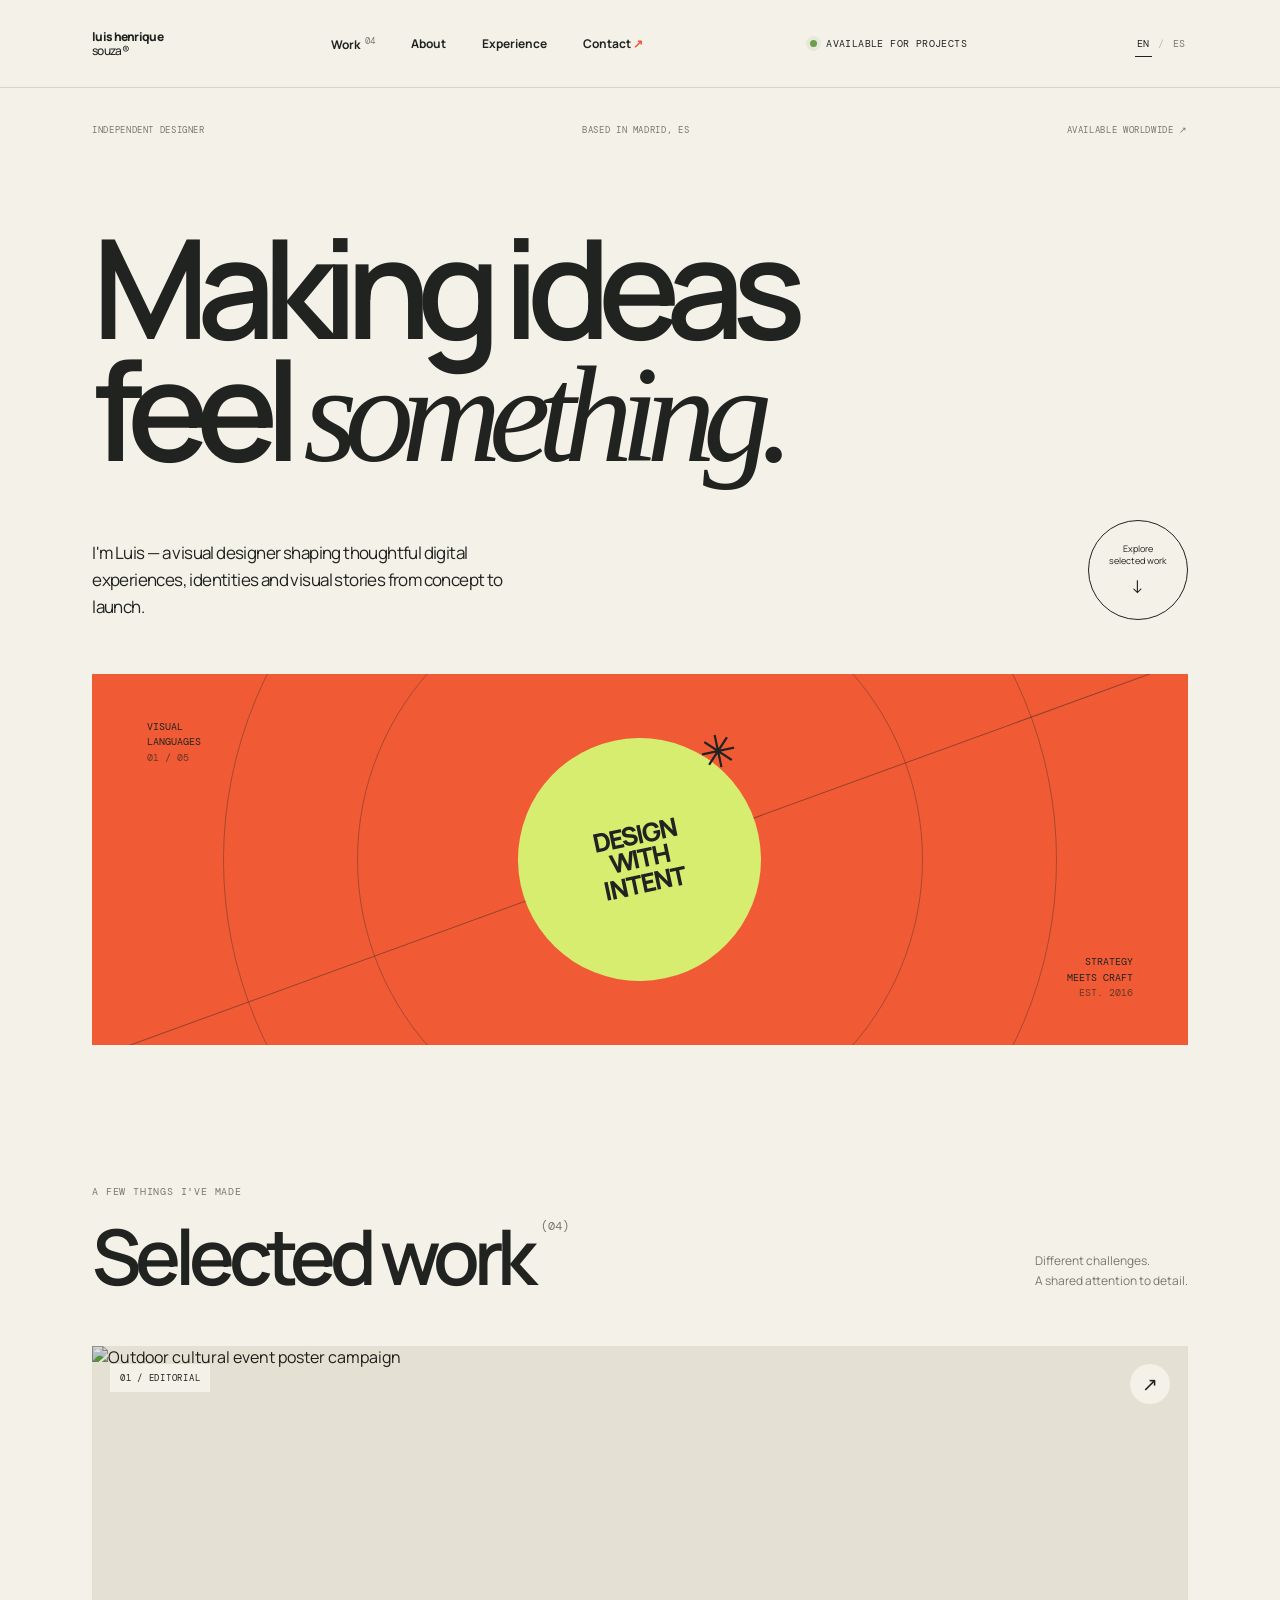
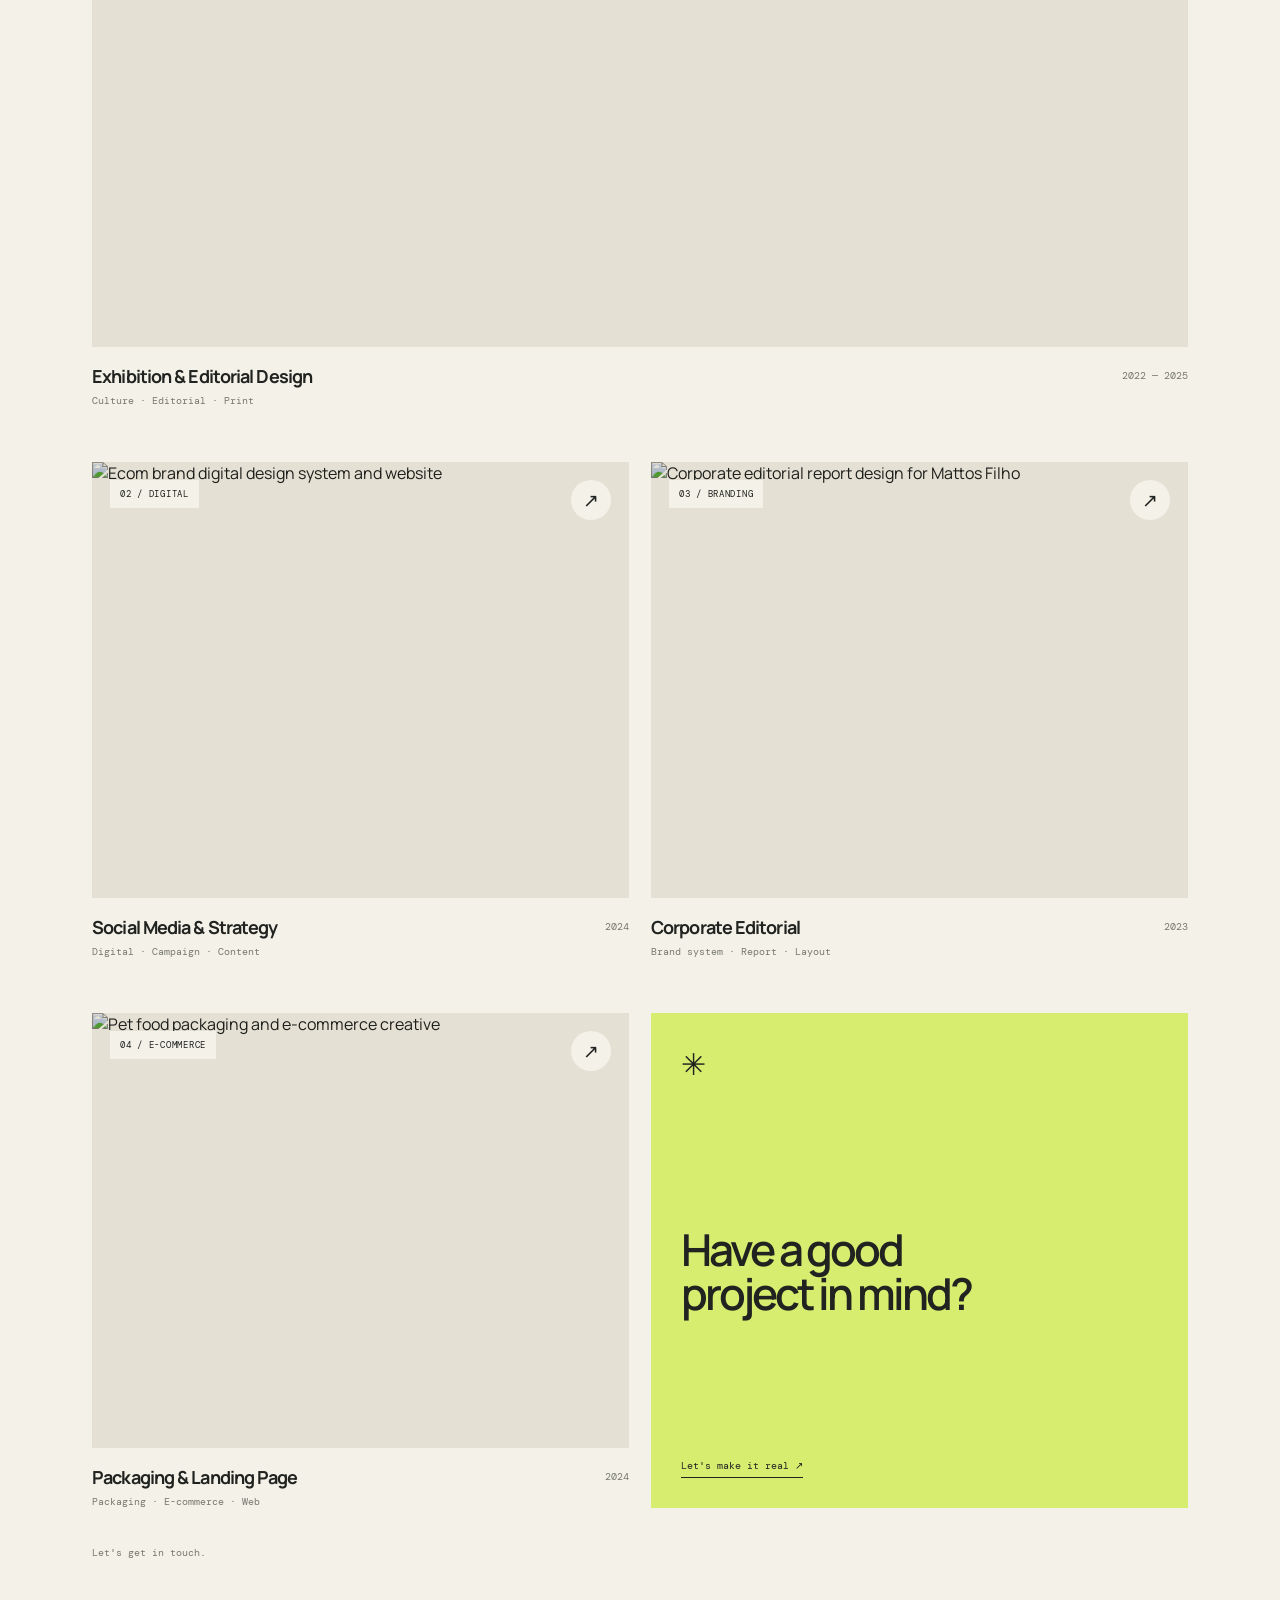
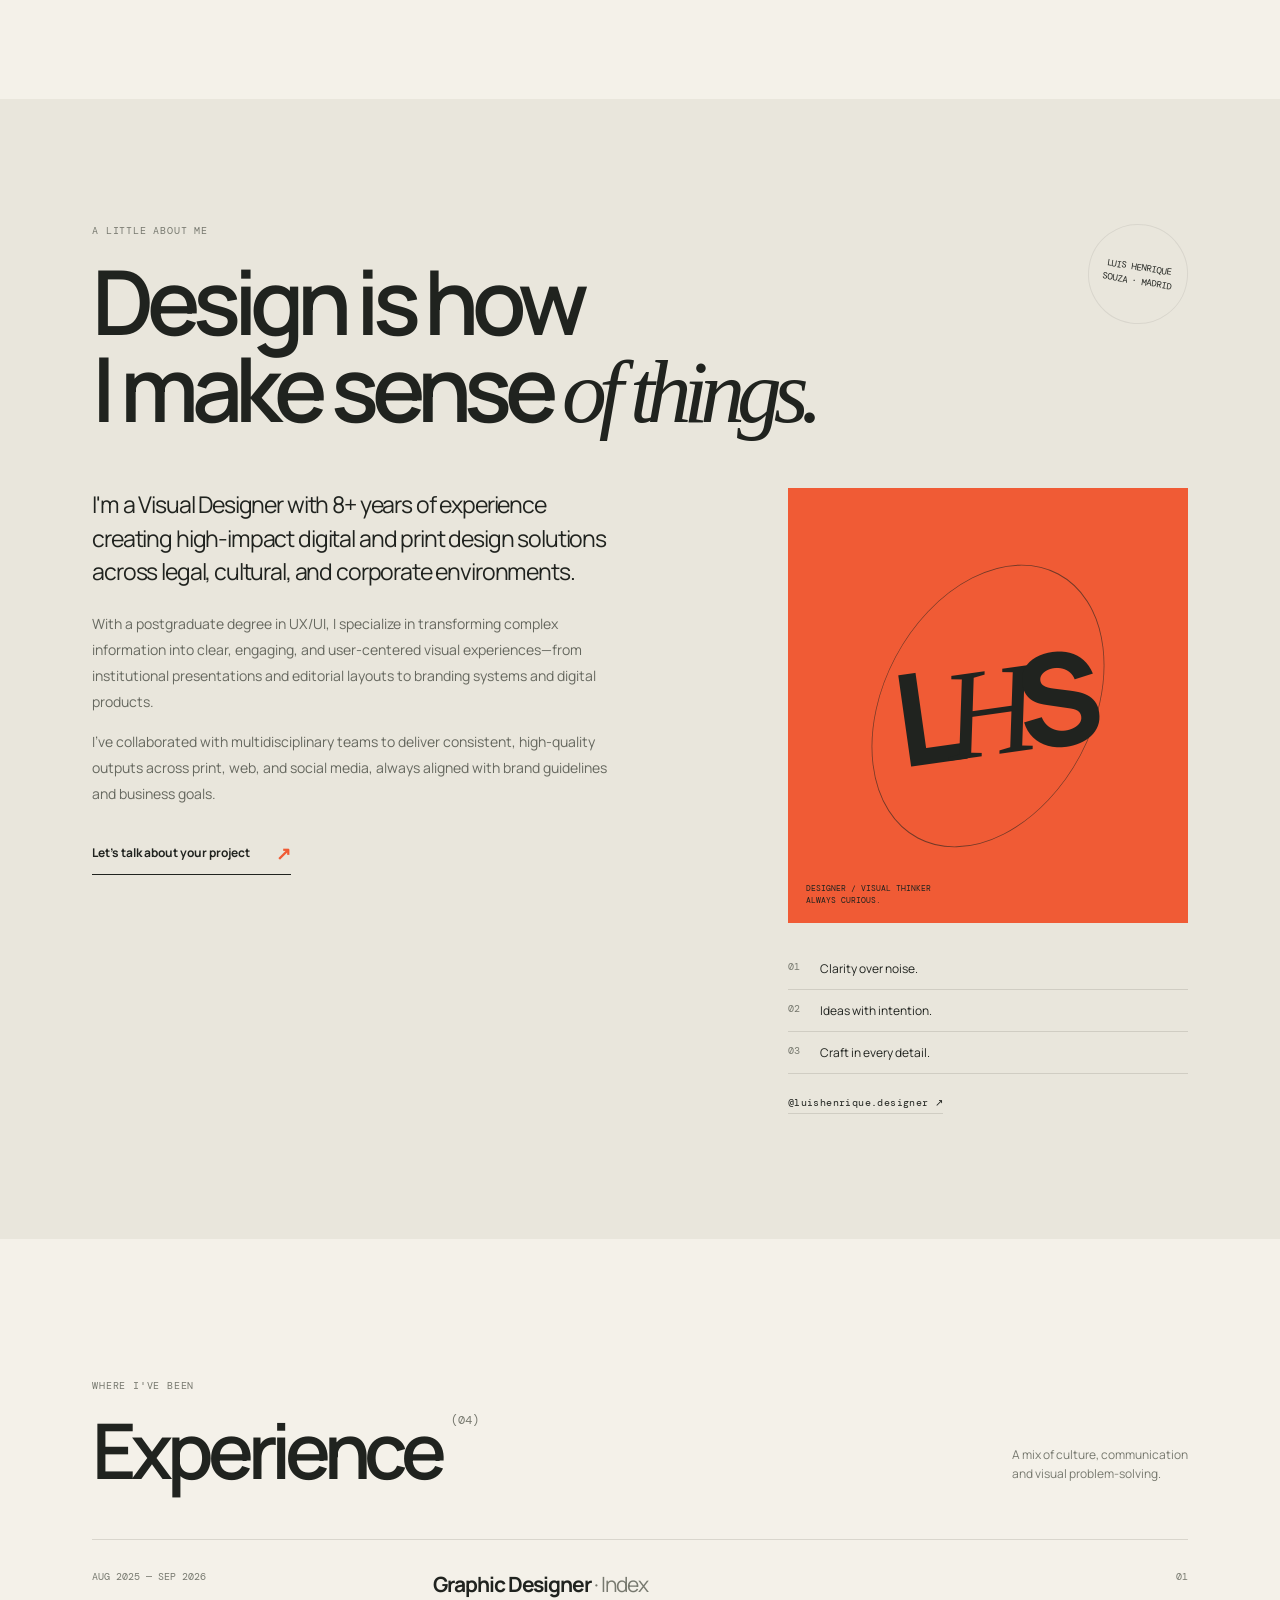
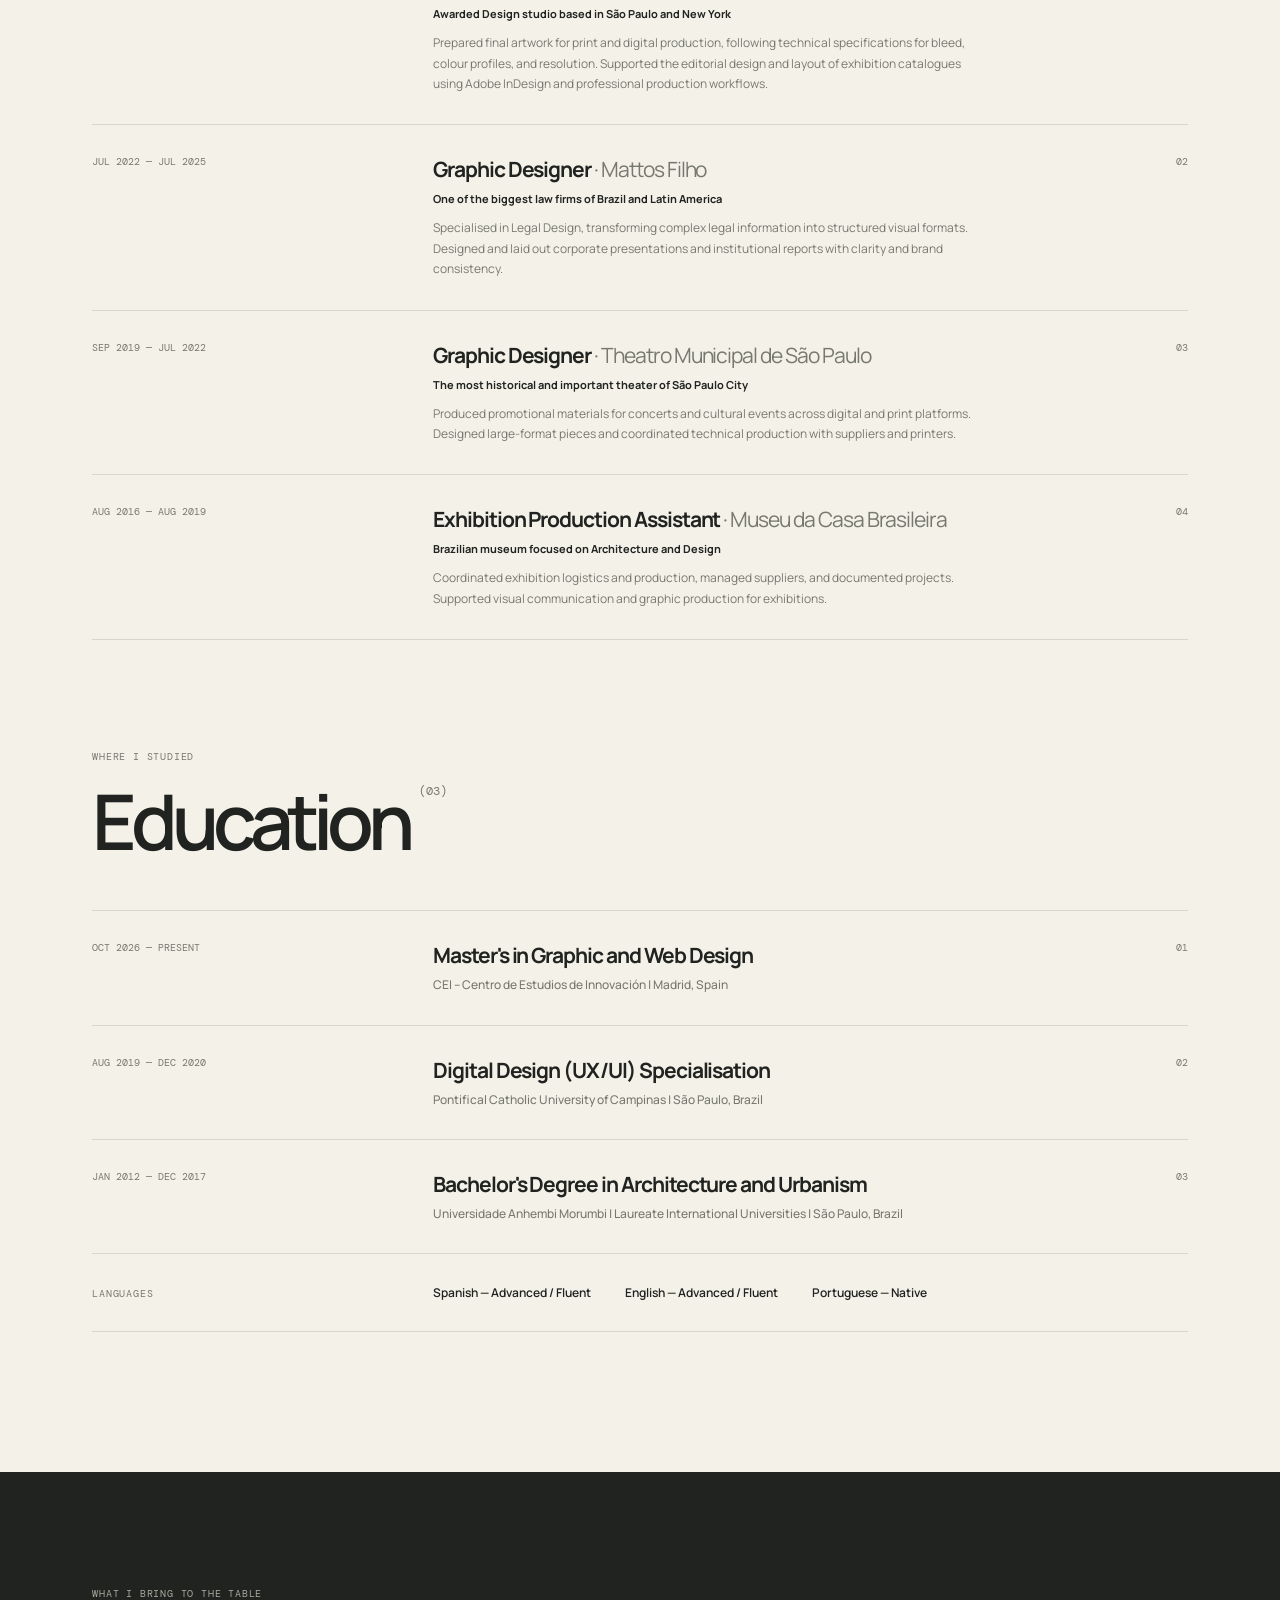
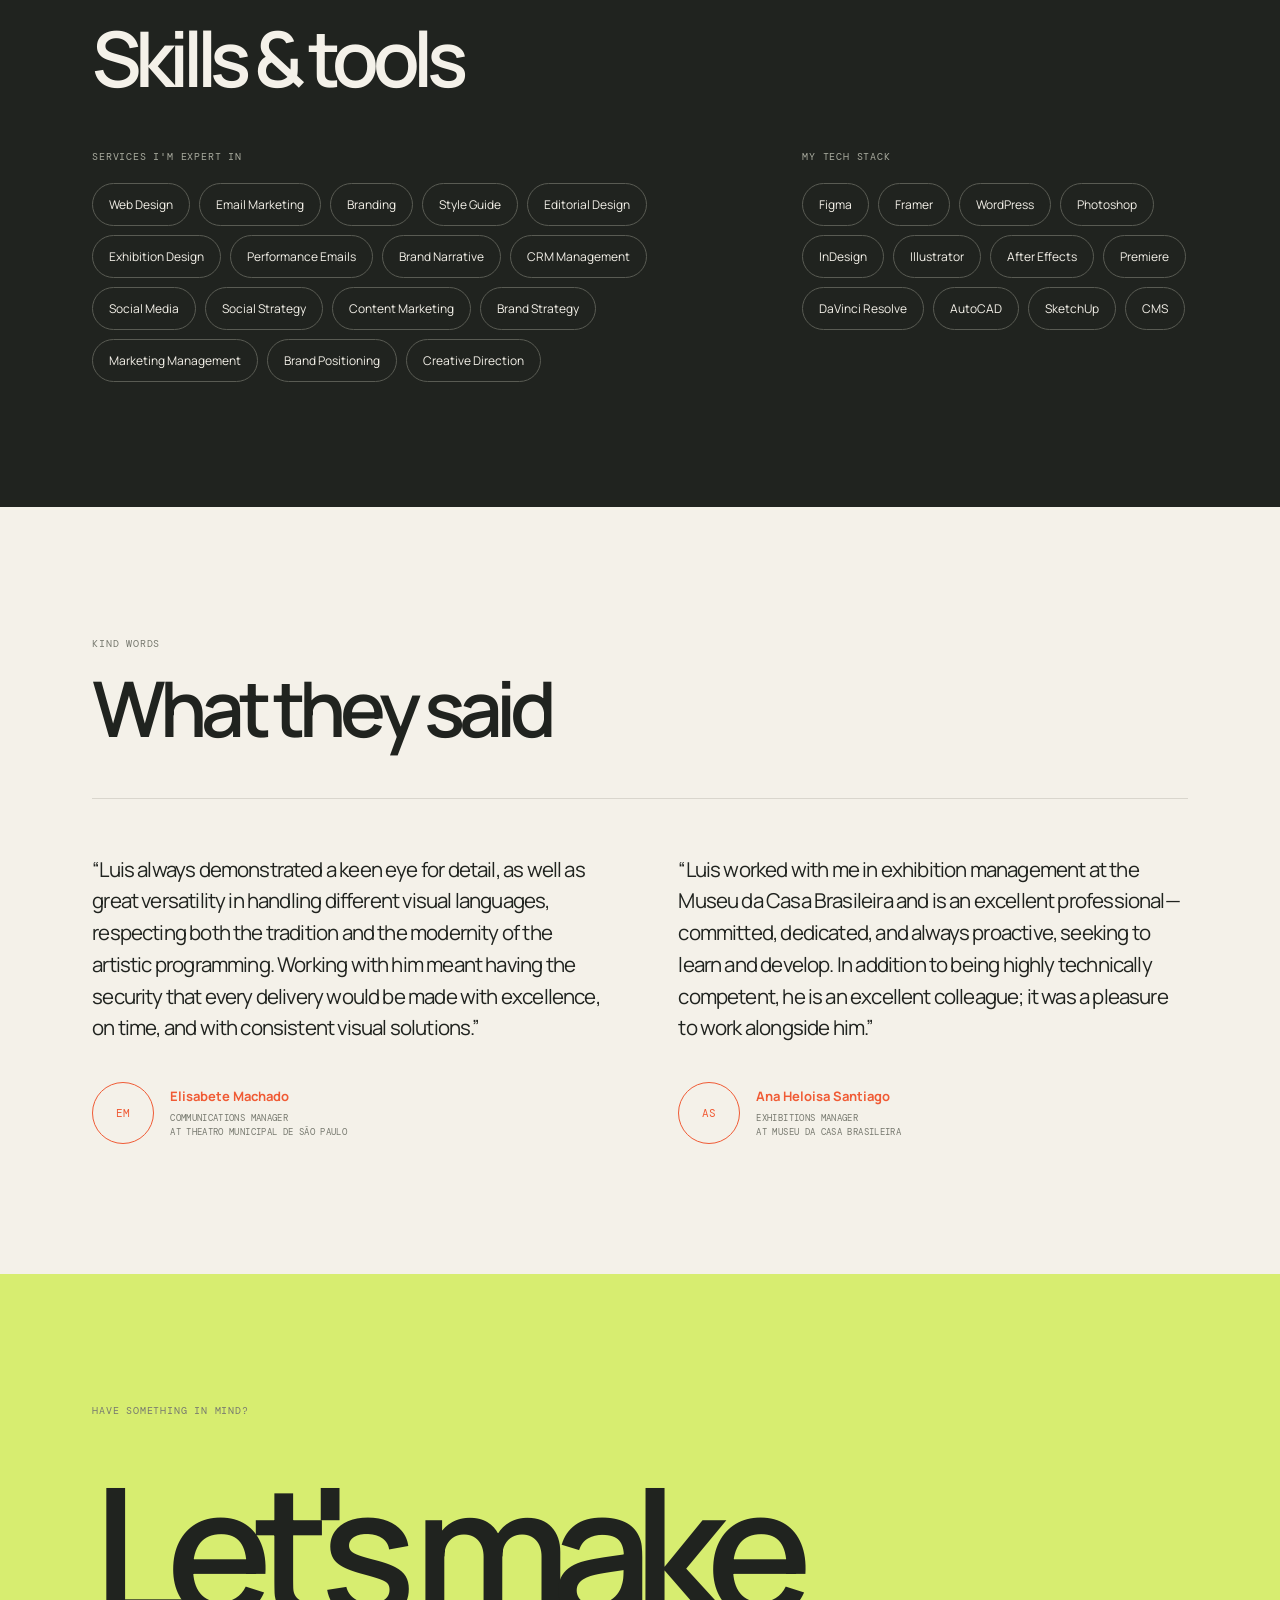
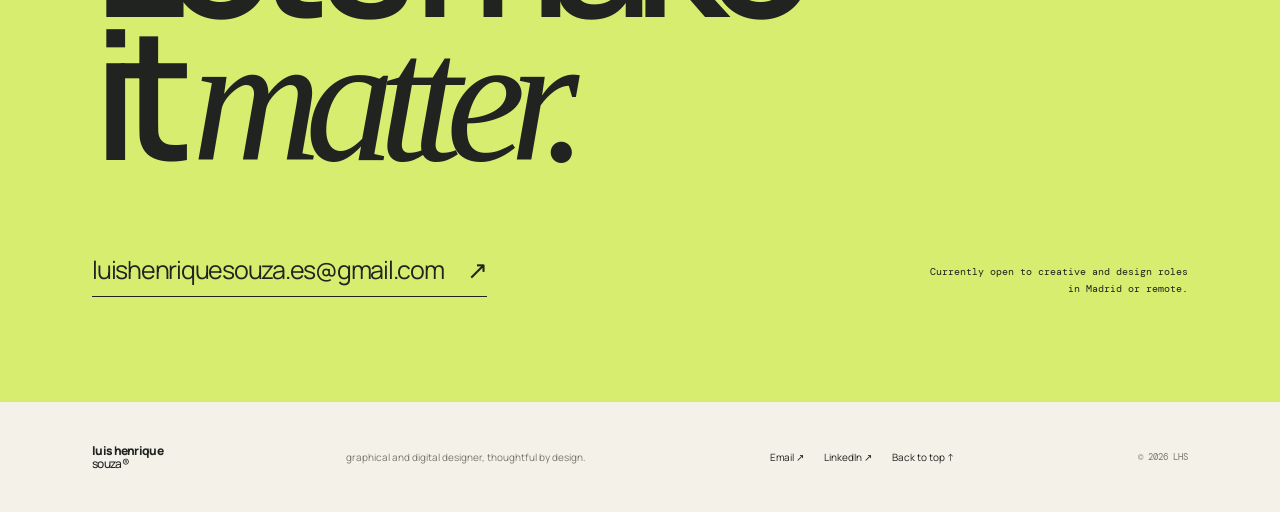
==== commit 5583c49d: "Add files via upload" ====
--- a/index.html
+++ b/index.html
@@ -10,111 +10,154 @@
   <link rel="preconnect" href="https://fonts.gstatic.com" crossorigin>
   <link href="https://fonts.googleapis.com/css2?family=DM+Mono:wght@400;500&family=Manrope:wght@400;500;600;700;800&display=swap" rel="stylesheet">
   <link rel="stylesheet" href="styles.css">
+  <link rel="stylesheet" href="extra.css">
+  <script defer src="i18n.js"></script>
   <script defer src="script.js"></script>
 </head>
 <body>
   <div class="site-shell">
     <header class="topbar">
-      <a class="wordmark" href="#home" aria-label="Luis Henrique Souza home">luis henrique<br><span>souza®</span></a>
-      <nav class="main-nav" aria-label="Main navigation">
-        <a href="#work">Work <sup>05</sup></a>
-        <a href="#about">About</a>
-        <a href="#contact">Contact <span class="nav-arrow">↗</span></a>
+      <a class="wordmark" href="#home" aria-label="Luis Henrique Souza home" data-i18n-aria="nav.home">luis henrique<br><span>souza®</span></a>
+      <nav class="main-nav" aria-label="Main navigation" data-i18n-aria="nav.aria">
+        <a href="#work"><span data-i18n="nav.work">Work</span> <sup>04</sup></a>
+        <a href="#about" data-i18n="nav.about">About</a>
+        <a href="#experience" data-i18n="nav.exp">Experience</a>
+        <a href="#contact"><span data-i18n="nav.contact">Contact</span> <span class="nav-arrow">↗</span></a>
       </nav>
-      <a class="availability" href="mailto:luishenriquesouza.es@gmail.com"><span class="status-dot"></span> Available for projects</a>
+      <a class="availability" href="mailto:luishenriquesouza.es@gmail.com"><span class="status-dot"></span> <span data-i18n="nav.avail">Available for projects</span></a>
+      <div class="lang-switch" role="group" aria-label="Language" data-i18n-aria="lang.aria"><button type="button" data-lang="en" aria-pressed="true">EN</button><i>/</i><button type="button" data-lang="es" aria-pressed="false">ES</button></div>
       <button class="menu-toggle" aria-label="Open navigation" aria-expanded="false"><span></span><span></span></button>
     </header>
 
     <main>
       <section class="hero section-pad" id="home">
-        <div class="hero-kicker"><span>INDEPENDENT DESIGNER</span><span>BASED IN MADRID, ES</span><span>AVAILABLE WORLDWIDE ↗</span></div>
-        <h1>Making ideas<br>feel <span class="serif-word">something.</span></h1>
+        <div class="hero-kicker"><span data-i18n="hero.k1">INDEPENDENT DESIGNER</span><span data-i18n="hero.k2">BASED IN MADRID, ES</span><span data-i18n="hero.k3">AVAILABLE WORLDWIDE ↗</span></div>
+        <h1 data-i18n="hero.title">Making ideas<br>feel <span class="serif-word">something.</span></h1>
         <div class="hero-bottom">
-          <p class="hero-intro">I'm Luis — a visual designer shaping thoughtful digital experiences, identities and visual stories from concept to launch.</p>
-          <a class="round-link" href="#work" aria-label="Explore selected work"><span>Explore<br>selected work</span><b>↓</b></a>
+          <p class="hero-intro" data-i18n="hero.intro">I'm Luis — a visual designer shaping thoughtful digital experiences, identities and visual stories from concept to launch.</p>
+          <a class="round-link" href="#work" aria-label="Explore selected work" data-i18n-aria="hero.explore.aria"><span data-i18n="hero.explore">Explore<br>selected work</span><b>↓</b></a>
         </div>
-        <div class="hero-art" aria-label="Selected visual design work">
-          <div class="art-note note-one">VISUAL<br>LANGUAGES<br><span>01 / 05</span></div>
-          <div class="art-circle"><span>DESIGN<br>WITH<br>INTENT</span><i>✳</i></div>
-          <div class="art-note note-two">STRATEGY<br>MEETS CRAFT<br><span>EST. 2016</span></div>
+        <div class="hero-art" aria-label="Selected visual design work" data-i18n-aria="hero.art.aria">
+          <div class="art-note note-one" data-i18n="hero.n1">VISUAL<br>LANGUAGES<br><span>01 / 05</span></div>
+          <div class="art-circle"><span data-i18n="hero.circle">DESIGN<br>WITH<br>INTENT</span><i>✳</i></div>
+          <div class="art-note note-two" data-i18n="hero.n2">STRATEGY<br>MEETS CRAFT<br><span>EST. 2016</span></div>
           <div class="art-line"></div>
         </div>
       </section>
 
       <section class="work section-pad" id="work">
         <div class="section-heading">
-          <div><p class="eyebrow">A FEW THINGS I'VE MADE</p><h2>Selected work<span class="heading-count">(05)</span></h2></div>
-          <p class="section-aside">Different challenges.<br>A shared attention to detail.</p>
+          <div><p class="eyebrow" data-i18n="work.eyebrow">A FEW THINGS I'VE MADE</p><h2 data-i18n="work.title">Selected work<span class="heading-count">(04)</span></h2></div>
+          <p class="section-aside" data-i18n="work.aside">Different challenges.<br>A shared attention to detail.</p>
         </div>
         <div class="project-grid">
-          <a class="project project-wide reveal" href="https://www.behance.net/" target="_blank" rel="noreferrer">
-            <div class="project-image image-editorial"><img src="https://framerusercontent.com/images/cFBXzb7EggOvonifBYwpcbqnEM.png?height=1916&width=2875" alt="Outdoor cultural event poster campaign" loading="lazy"><span class="image-index">01 / EDITORIAL</span><span class="project-open">↗</span></div>
-            <div class="project-meta"><div><h3>Exhibition & Editorial Design</h3><p>Culture · Editorial · Print</p></div><span>2022 — 2025</span></div>
+          <a class="project project-wide reveal" href="projects/editorial.html">
+            <div class="project-image image-editorial"><img src="https://framerusercontent.com/images/cFBXzb7EggOvonifBYwpcbqnEM.png?height=1916&width=2875" alt="Outdoor cultural event poster campaign" data-i18n-alt="p1.alt" loading="lazy"><span class="image-index">01 / EDITORIAL</span><span class="project-open">↗</span></div>
+            <div class="project-meta"><div><h3 data-i18n="p1.title">Exhibition & Editorial Design</h3><p data-i18n="p1.tags">Culture · Editorial · Print</p></div><span>2022 — 2025</span></div>
           </a>
-          <a class="project reveal" href="https://www.behance.net/" target="_blank" rel="noreferrer">
-            <div class="project-image image-digital"><img src="https://framerusercontent.com/images/m0rWJfAhfDuqrUIYjnrdqt19Xo.png?height=2212&width=5898" alt="Ecom brand digital design system and website" loading="lazy"><span class="image-index">02 / DIGITAL</span><span class="project-open">↗</span></div>
-            <div class="project-meta"><div><h3>Social Media & Strategy</h3><p>Digital · Campaign · Content</p></div><span>2024</span></div>
+          <a class="project reveal" href="projects/digital.html">
+            <div class="project-image image-digital"><img src="https://framerusercontent.com/images/m0rWJfAhfDuqrUIYjnrdqt19Xo.png?height=2212&width=5898" alt="Ecom brand digital design system and website" data-i18n-alt="p2.alt" loading="lazy"><span class="image-index">02 / DIGITAL</span><span class="project-open">↗</span></div>
+            <div class="project-meta"><div><h3 data-i18n="p2.title">Social Media & Strategy</h3><p data-i18n="p2.tags">Digital · Campaign · Content</p></div><span>2024</span></div>
           </a>
-          <a class="project reveal" href="https://www.behance.net/" target="_blank" rel="noreferrer">
-            <div class="project-image image-brand"><img src="https://framerusercontent.com/images/7zdtzUJ41LjyyuxTJAuOdp6RbuA.png?height=2212&width=5898" alt="Corporate editorial report design for Mattos Filho" loading="lazy"><span class="image-index">03 / BRANDING</span><span class="project-open">↗</span></div>
-            <div class="project-meta"><div><h3>Corporate Editorial</h3><p>Brand system · Report · Layout</p></div><span>2023</span></div>
+          <a class="project reveal" href="projects/corporate.html">
+            <div class="project-image image-brand"><img src="https://framerusercontent.com/images/7zdtzUJ41LjyyuxTJAuOdp6RbuA.png?height=2212&width=5898" alt="Corporate editorial report design for Mattos Filho" data-i18n-alt="p3.alt" loading="lazy"><span class="image-index">03 / BRANDING</span><span class="project-open">↗</span></div>
+            <div class="project-meta"><div><h3 data-i18n="p3.title">Corporate Editorial</h3><p data-i18n="p3.tags">Brand system · Report · Layout</p></div><span>2023</span></div>
           </a>
-          <a class="project reveal" href="https://www.behance.net/" target="_blank" rel="noreferrer">
-            <div class="project-image image-packaging"><img src="https://framerusercontent.com/images/gIBYiFiTr4ekf30BxuRcqgbOFwc.png?height=2212&width=5898" alt="Pet food packaging and e-commerce creative" loading="lazy"><span class="image-index">04 / E-COMMERCE</span><span class="project-open">↗</span></div>
-            <div class="project-meta"><div><h3>Packaging & Landing Page</h3><p>Packaging · E-commerce · Web</p></div><span>2024</span></div>
+          <a class="project reveal" href="projects/ecommerce.html">
+            <div class="project-image image-packaging"><img src="https://framerusercontent.com/images/gIBYiFiTr4ekf30BxuRcqgbOFwc.png?height=2212&width=5898" alt="Pet food packaging and e-commerce creative" data-i18n-alt="p4.alt" loading="lazy"><span class="image-index">04 / E-COMMERCE</span><span class="project-open">↗</span></div>
+            <div class="project-meta"><div><h3 data-i18n="p4.title">Packaging & Landing Page</h3><p data-i18n="p4.tags">Packaging · E-commerce · Web</p></div><span>2024</span></div>
           </a>
           <a class="project project-note reveal" href="#contact">
-            <span class="note-symbol">✳</span><p>Have a good<br>project in mind?</p><span class="note-cta">Let's make it real ↗</span>
+            <span class="note-symbol">✳</span><p data-i18n="cta.title">Have a good<br>project in mind?</p><span class="note-cta" data-i18n="cta.link">Let's make it real ↗</span>
           </a>
         </div>
-        <p class="project-footnote">Selected visual studies and professional projects. Project links can be replaced with your individual case studies.</p>
+        <p class="project-footnote" data-i18n="work.foot">Let's get in touch.</p>
       </section>
 
       <section class="about section-pad" id="about">
         <div class="section-heading">
-          <div><p class="eyebrow">A LITTLE ABOUT ME</p><h2>Design is how<br>I make sense <span class="serif-word">of things.</span></h2></div>
+          <div><p class="eyebrow" data-i18n="about.eyebrow">A LITTLE ABOUT ME</p><h2 data-i18n="about.title">Design is how<br>I make sense <span class="serif-word">of things.</span></h2></div>
           <span class="about-stamp">LUIS HENRIQUE<br>SOUZA · MADRID</span>
         </div>
         <div class="about-content">
           <div class="about-copy">
-            <p class="lead">I'm a Visual Designer with 8+ years of experience creating meaningful digital and print design across cultural, legal and corporate environments.</p>
-            <p>With a postgraduate specialization in UX/UI, I turn complex information into clear, engaging, user-centered visual experiences. From institutional presentations and editorial layouts to branding systems and digital products, I bring structure and feeling into the same frame.</p>
-            <p>I believe good design should look considered, work hard and make the message unmistakable.</p>
-            <a class="text-link" href="mailto:luishenriquesouza.es@gmail.com">Let's talk about your project <span>↗</span></a>
+            <p class="lead" data-i18n="about.lead">I'm a Visual Designer with 8+ years of experience creating high-impact digital and print design solutions across legal, cultural, and corporate environments.</p>
+            <p data-i18n="about.p2">With a postgraduate degree in UX/UI, I specialize in transforming complex information into clear, engaging, and user-centered visual experiences—from institutional presentations and editorial layouts to branding systems and digital products.</p>
+            <p data-i18n="about.p3">I've collaborated with multidisciplinary teams to deliver consistent, high-quality outputs across print, web, and social media, always aligned with brand guidelines and business goals.</p>
+            <a class="text-link" href="mailto:luishenriquesouza.es@gmail.com"><span class="text-link-label" data-i18n="about.link">Let's talk about your project <span>↗</span></span></a>
           </div>
           <div class="about-side">
-            <div class="portrait-placeholder"><span class="portrait-big">L<span>H</span>S</span><span class="portrait-caption">DESIGNER / VISUAL THINKER<br>ALWAYS CURIOUS.</span><div class="portrait-orbit"></div></div>
-            <div class="mini-facts"><div><span>01</span><p>Clarity over noise.</p></div><div><span>02</span><p>Ideas with intention.</p></div><div><span>03</span><p>Craft in every detail.</p></div></div>
+            <!-- FOTO: coloque o arquivo em assets/luis.jpg. Enquanto ele não existir, aparece o placeholder com as iniciais. -->
+            <div class="portrait-placeholder">
+              <span class="portrait-big">L<span>H</span>S</span>
+              <span class="portrait-caption" data-i18n="about.caption">DESIGNER / VISUAL THINKER<br>ALWAYS CURIOUS.</span>
+              <div class="portrait-orbit"></div>
+              <img class="portrait-img" src="assets/luis.jpg" alt="Portrait of Luis Henrique Souza" data-i18n-alt="about.alt" loading="lazy" onerror="this.remove()">
+            </div>
+            <div class="mini-facts"><div><span>01</span><p data-i18n="fact1">Clarity over noise.</p></div><div><span>02</span><p data-i18n="fact2">Ideas with intention.</p></div><div><span>03</span><p data-i18n="fact3">Craft in every detail.</p></div></div>
+            <a class="about-handle" href="https://www.instagram.com/luishenrique.designer/" target="_blank" rel="noreferrer">@luishenrique.designer ↗</a>
           </div>
         </div>
       </section>
 
-      <section class="experience section-pad">
-        <div class="section-heading"><div><p class="eyebrow">WHERE I'VE BEEN</p><h2>Experience<span class="heading-count">(04)</span></h2></div><p class="section-aside">A mix of culture, communication<br>and visual problem-solving.</p></div>
+      <section class="experience section-pad" id="experience">
+        <div class="section-heading"><div><p class="eyebrow" data-i18n="exp.eyebrow">WHERE I'VE BEEN</p><h2 data-i18n="exp.title">Experience<span class="heading-count">(04)</span></h2></div><p class="section-aside" data-i18n="exp.aside">A mix of culture, communication<br>and visual problem-solving.</p></div>
         <div class="timeline">
-          <article class="job"><span class="job-date">AUG 2025 — SEP 2026</span><div><h3>Graphic Designer <span>· Index</span></h3><p class="job-org">Awarded design studio · São Paulo / New York</p><p>Print production, editorial design and exhibition catalogues, with a focus on technical precision and polished delivery.</p></div><span class="job-number">01</span></article>
-          <article class="job"><span class="job-date">JUL 2022 — JUL 2025</span><div><h3>Graphic Designer <span>· Mattos Filho</span></h3><p class="job-org">Legal & corporate communication</p><p>Translated complex legal information into clear visual formats, corporate presentations and institutional reports.</p></div><span class="job-number">02</span></article>
-          <article class="job"><span class="job-date">SEP 2019 — JUL 2022</span><div><h3>Graphic Designer <span>· Theatro Municipal</span></h3><p class="job-org">São Paulo, Brazil · Arts & culture</p><p>Created promotional materials for concerts and cultural events across digital, print and large-format applications.</p></div><span class="job-number">03</span></article>
-          <article class="job"><span class="job-date">AUG 2016 — AUG 2019</span><div><h3>Exhibition Production Assistant <span>· Museu da Casa Brasileira</span></h3><p class="job-org">Architecture & design museum</p><p>Supported exhibition production, visual communication, supplier coordination and graphic production.</p></div><span class="job-number">04</span></article>
+          <article class="job"><span class="job-date" data-i18n="j1.date">AUG 2025 — SEP 2026</span><div><h3 data-i18n="j1.title">Graphic Designer <span>· Index</span></h3><p class="job-org" data-i18n="j1.org">Awarded Design studio based in São Paulo and New York</p><p data-i18n="j1.desc">Prepared final artwork for print and digital production, following technical specifications for bleed, colour profiles, and resolution. Supported the editorial design and layout of exhibition catalogues using Adobe InDesign and professional production workflows.</p></div><span class="job-number">01</span></article>
+          <article class="job"><span class="job-date" data-i18n="j2.date">JUL 2022 — JUL 2025</span><div><h3 data-i18n="j2.title">Graphic Designer <span>· Mattos Filho</span></h3><p class="job-org" data-i18n="j2.org">One of the biggest law firms of Brazil and Latin America</p><p data-i18n="j2.desc">Specialised in Legal Design, transforming complex legal information into structured visual formats. Designed and laid out corporate presentations and institutional reports with clarity and brand consistency.</p></div><span class="job-number">02</span></article>
+          <article class="job"><span class="job-date" data-i18n="j3.date">SEP 2019 — JUL 2022</span><div><h3 data-i18n="j3.title">Graphic Designer <span>· Theatro Municipal de São Paulo</span></h3><p class="job-org" data-i18n="j3.org">The most historical and important theater of São Paulo City</p><p data-i18n="j3.desc">Produced promotional materials for concerts and cultural events across digital and print platforms. Designed large-format pieces and coordinated technical production with suppliers and printers.</p></div><span class="job-number">03</span></article>
+          <article class="job"><span class="job-date" data-i18n="j4.date">AUG 2016 — AUG 2019</span><div><h3 data-i18n="j4.title">Exhibition Production Assistant <span>· Museu da Casa Brasileira</span></h3><p class="job-org" data-i18n="j4.org">Brazilian museum focused on Architecture and Design</p><p data-i18n="j4.desc">Coordinated exhibition logistics and production, managed suppliers, and documented projects. Supported visual communication and graphic production for exhibitions.</p></div><span class="job-number">04</span></article>
+        </div>
+
+        <div class="section-heading sub-heading"><div><p class="eyebrow" data-i18n="edu.eyebrow">WHERE I STUDIED</p><h2 data-i18n="edu.title">Education<span class="heading-count">(03)</span></h2></div></div>
+        <div class="timeline">
+          <article class="job edu"><span class="job-date" data-i18n="e1.date">OCT 2026 — PRESENT</span><div><h3 data-i18n="e1.title">Master's in Graphic and Web Design</h3><p class="job-org" data-i18n="e1.org">CEI – Centro de Estudios de Innovación | Madrid, Spain</p></div><span class="job-number">01</span></article>
+          <article class="job edu"><span class="job-date" data-i18n="e2.date">AUG 2019 — DEC 2020</span><div><h3 data-i18n="e2.title">Digital Design (UX/UI) Specialisation</h3><p class="job-org" data-i18n="e2.org">Pontifical Catholic University of Campinas | São Paulo, Brazil</p></div><span class="job-number">02</span></article>
+          <article class="job edu"><span class="job-date" data-i18n="e3.date">JAN 2012 — DEC 2017</span><div><h3 data-i18n="e3.title">Bachelor's Degree in Architecture and Urbanism</h3><p class="job-org" data-i18n="e3.org">Universidade Anhembi Morumbi | Laureate International Universities | São Paulo, Brazil</p></div><span class="job-number">03</span></article>
+          <div class="lang-block"><p class="cap-label" data-i18n="langs.label">LANGUAGES</p><ul><li data-i18n="lang.es">Spanish — Advanced / Fluent</li><li data-i18n="lang.en">English — Advanced / Fluent</li><li data-i18n="lang.pt">Portuguese — Native</li></ul></div>
         </div>
       </section>
 
       <section class="capabilities section-pad">
-        <div class="section-heading"><div><p class="eyebrow">WHAT I BRING TO THE TABLE</p><h2>Skills & tools</h2></div></div>
+        <div class="section-heading"><div><p class="eyebrow" data-i18n="skills.eyebrow">WHAT I BRING TO THE TABLE</p><h2 data-i18n="skills.title">Skills & tools</h2></div></div>
         <div class="capability-layout">
-          <div><p class="cap-label">CAPABILITIES</p><div class="skill-cloud"><span>Art Direction</span><span>Branding</span><span>UI / UX Design</span><span>Editorial Design</span><span>Web Design</span><span>Visual Systems</span><span>Social Content</span><span>Packaging</span><span>Creative Strategy</span><span>Exhibition Design</span></div></div>
-          <div><p class="cap-label">TOOLS I USE</p><div class="tool-list"><span>Figma</span><span>Adobe Photoshop</span><span>Adobe InDesign</span><span>Adobe Illustrator</span><span>After Effects</span><span>Framer & WordPress</span><span>DaVinci Resolve</span></div><p class="languages"><span class="cap-label">LANGUAGES</span><br>Portuguese — Native<br>English — Advanced<br>Spanish — Advanced</p></div>
+          <div><p class="cap-label" data-i18n="skills.services">SERVICES I'M EXPERT IN</p><div class="skill-cloud">
+            <span data-i18n="svc.1">Web Design</span><span data-i18n="svc.2">Email Marketing</span><span data-i18n="svc.3">Branding</span><span data-i18n="svc.4">Style Guide</span><span data-i18n="svc.5">Editorial Design</span><span data-i18n="svc.6">Exhibition Design</span><span data-i18n="svc.7">Performance Emails</span><span data-i18n="svc.8">Brand Narrative</span><span data-i18n="svc.9">CRM Management</span><span data-i18n="svc.10">Social Media</span><span data-i18n="svc.11">Social Strategy</span><span data-i18n="svc.12">Content Marketing</span><span data-i18n="svc.13">Brand Strategy</span><span data-i18n="svc.14">Marketing Management</span><span data-i18n="svc.15">Brand Positioning</span><span data-i18n="svc.16">Creative Direction</span>
+          </div></div>
+          <div><p class="cap-label" data-i18n="skills.stack">MY TECH STACK</p><div class="skill-cloud"><span>Figma</span><span>Framer</span><span>WordPress</span><span>Photoshop</span><span>InDesign</span><span>Illustrator</span><span>After Effects</span><span>Premiere</span><span>DaVinci Resolve</span><span>AutoCAD</span><span>SketchUp</span><span>CMS</span></div></div>
+        </div>
+      </section>
+
+      <section class="testimonials section-pad" id="testimonials">
+        <div class="section-heading"><div><p class="eyebrow" data-i18n="said.eyebrow">KIND WORDS</p><h2 data-i18n="said.title">What they said</h2></div></div>
+        <div class="quote-grid">
+          <figure class="quote reveal">
+            <blockquote data-i18n="q1.text">“Luis always demonstrated a keen eye for detail, as well as great versatility in handling different visual languages, respecting both the tradition and the modernity of the artistic programming. Working with him meant having the security that every delivery would be made with excellence, on time, and with consistent visual solutions.”</blockquote>
+            <figcaption>
+              <!-- AVATAR: assets/avatars/elisabete-machado.png (se não existir, aparecem as iniciais) -->
+              <div class="avatar"><span>EM</span><img src="assets/avatars/elisabete-machado.png" alt="" loading="lazy" onerror="this.remove()"></div>
+              <div><strong class="quote-name">Elisabete Machado</strong><p class="quote-role" data-i18n="q1.role">COMMUNICATIONS MANAGER<br>AT THEATRO MUNICIPAL DE SÃO PAULO</p></div>
+            </figcaption>
+          </figure>
+          <figure class="quote reveal">
+            <blockquote data-i18n="q2.text">“Luis worked with me in exhibition management at the Museu da Casa Brasileira and is an excellent professional—committed, dedicated, and always proactive, seeking to learn and develop. In addition to being highly technically competent, he is an excellent colleague; it was a pleasure to work alongside him.”</blockquote>
+            <figcaption>
+              <!-- AVATAR: assets/avatars/ana-heloisa-santiago.png -->
+              <div class="avatar"><span>AS</span><img src="assets/avatars/ana-heloisa-santiago.png" alt="" loading="lazy" onerror="this.remove()"></div>
+              <div><strong class="quote-name">Ana Heloisa Santiago</strong><p class="quote-role" data-i18n="q2.role">EXHIBITIONS MANAGER<br>AT MUSEU DA CASA BRASILEIRA</p></div>
+            </figcaption>
+          </figure>
         </div>
       </section>
 
       <section class="contact section-pad" id="contact">
-        <p class="eyebrow">HAVE SOMETHING IN MIND?</p>
-        <h2>Let's make<br>it <span class="serif-word">matter.</span></h2>
-        <div class="contact-bottom"><a class="email-link" href="mailto:luishenriquesouza.es@gmail.com">luishenriquesouza.es@gmail.com <span>↗</span></a><p>Currently open to creative and design roles<br>in Madrid or remote.</p></div>
+        <p class="eyebrow" data-i18n="contact.eyebrow">HAVE SOMETHING IN MIND?</p>
+        <h2 data-i18n="contact.title">Let's make<br>it <span class="serif-word">matter.</span></h2>
+        <div class="contact-bottom"><a class="email-link" href="mailto:luishenriquesouza.es@gmail.com">luishenriquesouza.es@gmail.com <span>↗</span></a><p data-i18n="contact.note">Currently open to creative and design roles<br>in Madrid or remote.</p></div>
       </section>
     </main>
 
-    <footer class="footer section-pad"><a class="wordmark" href="#home">luis henrique<br><span>souza®</span></a><p>Independent designer, thoughtful by design.</p><div class="footer-links"><a href="mailto:luishenriquesouza.es@gmail.com">Email ↗</a><a href="https://www.linkedin.com/" target="_blank" rel="noreferrer">LinkedIn ↗</a><a href="#home">Back to top ↑</a></div><span class="copyright">© <span id="year">2026</span> LHS</span></footer>
+    <footer class="footer section-pad"><a class="wordmark" href="#home" aria-label="Luis Henrique Souza home" data-i18n-aria="nav.home">luis henrique<br><span>souza®</span></a><p data-i18n="footer.tag">graphical and digital designer, thoughtful by design.</p><div class="footer-links"><a href="mailto:luishenriquesouza.es@gmail.com" data-i18n="footer.email">Email ↗</a><a href="https://www.linkedin.com/in/luishenriquesouza" target="_blank" rel="noreferrer" data-i18n="footer.linkedin">LinkedIn ↗</a><a href="#home" data-i18n="footer.top">Back to top ↑</a></div><span class="copyright">© <span id="year">2026</span> LHS</span></footer>
   </div>
 </body>
-</html>+</html>
--- a/extra.css
+++ b/extra.css
@@ -0,0 +1,83 @@
+/* extra.css — carregado DEPOIS do styles.css.
+   Contém: seletor de idioma, foto do About, educação/idiomas, depoimentos e páginas de projeto. */
+
+/* ---------- Seletor de idioma ---------- */
+.lang-switch{display:flex;align-items:center;gap:6px;font:10px var(--mono);letter-spacing:.06em}
+.lang-switch button{background:none;border:0;padding:6px 2px;font:inherit;letter-spacing:inherit;color:var(--muted);cursor:pointer;border-bottom:1px solid transparent;transition:color .2s}
+.lang-switch button:hover{color:var(--ink)}
+.lang-switch button[aria-pressed="true"]{color:var(--ink);border-bottom-color:var(--ink)}
+.lang-switch i{font-style:normal;color:#bdbab0}
+
+/* ---------- About: foto ---------- */
+.portrait-placeholder{aspect-ratio:.92}
+.portrait-img{position:absolute;inset:0;width:100%;height:100%;object-fit:cover;z-index:3;background:var(--orange)}
+.about-handle{display:inline-block;margin-top:22px;font:10px var(--mono);letter-spacing:.04em;padding-bottom:4px;border-bottom:1px solid #d0cdc3;transition:opacity .2s}
+.about-handle:hover{opacity:.55}
+.text-link .text-link-label{display:inline-flex;gap:26px;align-items:center;font-size:12px;color:var(--ink)}
+.text-link .text-link-label span{font-size:18px;color:var(--orange)}
+
+/* ---------- Experiência / Educação / Idiomas ---------- */
+.sub-heading{margin-top:110px}
+.job.edu .job-org{font-weight:500;color:var(--muted);font-size:12px;line-height:1.6;margin:0;max-width:540px}
+.job.edu h3{margin-bottom:6px}
+.lang-block{display:grid;grid-template-columns:1fr 2.2fr 35px;gap:25px;padding:30px 0;border-bottom:1px solid var(--line);align-items:baseline}
+.lang-block .cap-label{margin:0}
+.lang-block ul{list-style:none;margin:0;padding:0;display:flex;flex-wrap:wrap;gap:10px 34px;font-size:12px;font-weight:600}
+
+/* ---------- Depoimentos ---------- */
+.testimonials{padding-top:130px;padding-bottom:130px}
+.quote-grid{display:grid;grid-template-columns:1fr 1fr;gap:70px 7%;border-top:1px solid var(--line);padding-top:55px}
+.quote{margin:0;display:flex;flex-direction:column;justify-content:space-between;gap:38px}
+.quote blockquote{margin:0;font-size:clamp(16px,1.6vw,21px);line-height:1.55;letter-spacing:-.04em}
+.quote figcaption{display:flex;align-items:center;gap:16px}
+.avatar{position:relative;width:62px;height:62px;border-radius:50%;border:1px solid var(--orange);display:grid;place-items:center;font:11px var(--mono);color:var(--orange);overflow:hidden;flex-shrink:0}
+.avatar img{position:absolute;inset:0;width:100%;height:100%;object-fit:cover;background:var(--paper)}
+.quote-name{display:block;font-size:13px;font-weight:700;color:var(--orange);margin-bottom:6px}
+.quote-role{font:9px/1.6 var(--mono);letter-spacing:.04em;color:var(--muted);margin:0}
+
+/* ---------- Páginas de projeto ---------- */
+.project-hero{padding-top:36px;padding-bottom:60px}
+.back-link{font:10px var(--mono);letter-spacing:.06em;color:var(--muted);transition:color .2s}
+.back-link:hover{color:var(--ink)}
+.project-hero .eyebrow{margin:90px 0 20px}
+.project-hero h1{font-size:clamp(44px,8vw,116px);line-height:.92;letter-spacing:-.085em;font-weight:600;margin:0 0 55px;max-width:1100px}
+.project-facts{display:grid;grid-template-columns:repeat(3,1fr);gap:20px;border-top:1px solid var(--line);padding-top:20px;margin:0}
+.project-facts dt{font:9px var(--mono);letter-spacing:.08em;color:var(--muted);margin-bottom:8px;text-transform:uppercase}
+.project-facts dd{margin:0;font-size:13px;font-weight:600}
+.project-cover{padding-bottom:70px}
+.project-cover img,.gallery-item img{display:block;width:100%;height:auto;background:#e5e0d4}
+.project-body{display:grid;grid-template-columns:1fr 2.2fr;gap:25px;padding-bottom:90px}
+.project-body .eyebrow{margin:6px 0 0}
+.project-body p:not(.eyebrow){font-size:clamp(17px,2vw,24px);line-height:1.5;letter-spacing:-.04em;max-width:720px;margin:0}
+.project-gallery{display:grid;grid-template-columns:1fr 1fr;grid-auto-flow:dense;gap:22px;padding-bottom:110px}
+.gallery-item{margin:0}
+.gallery-item.g-full{grid-column:span 2}
+.project-gallery:empty{display:none}
+.project-pager{display:grid;grid-template-columns:1fr 1fr;border-top:1px solid var(--line)}
+.project-pager a{display:block;padding:46px 7.2%;transition:background .2s}
+.project-pager a+a{border-left:1px solid var(--line);text-align:right}
+.project-pager a:hover{background:var(--lime)}
+.pager-label{display:block;font:9px var(--mono);letter-spacing:.08em;color:var(--muted);margin-bottom:14px}
+.project-pager strong{font-size:clamp(18px,2.4vw,30px);letter-spacing:-.06em;font-weight:600}
+.project-cta{background:var(--lime);padding-top:80px;padding-bottom:80px;display:flex;justify-content:space-between;align-items:flex-end;gap:24px}
+.project-cta p{font-size:clamp(30px,5vw,64px);line-height:.98;letter-spacing:-.07em;font-weight:600;margin:0}
+
+@media(min-width:1400px){.project-pager a{padding-left:9%;padding-right:9%}}
+@media(max-width:760px){
+  .lang-switch{margin-left:auto;margin-right:8px}
+  .availability{display:none}
+  .sub-heading{margin-top:70px}
+  .lang-block{grid-template-columns:1fr;gap:12px;padding:23px 0}
+  .job.edu .job-number{display:none}
+  .testimonials{padding-top:85px;padding-bottom:85px}
+  .quote-grid{grid-template-columns:1fr;gap:55px;padding-top:40px}
+  .project-hero .eyebrow{margin-top:60px}
+  .project-facts{grid-template-columns:1fr 1fr}
+  .project-cover{padding-bottom:45px}
+  .project-body{grid-template-columns:1fr;gap:14px;padding-bottom:60px}
+  .project-gallery{grid-template-columns:1fr;gap:14px;padding-bottom:70px}
+  .gallery-item.g-full{grid-column:auto}
+  .project-pager{grid-template-columns:1fr}
+  .project-pager a+a{border-left:0;border-top:1px solid var(--line);text-align:left}
+  .project-cta{flex-direction:column;align-items:flex-start;padding-top:60px;padding-bottom:60px}
+}
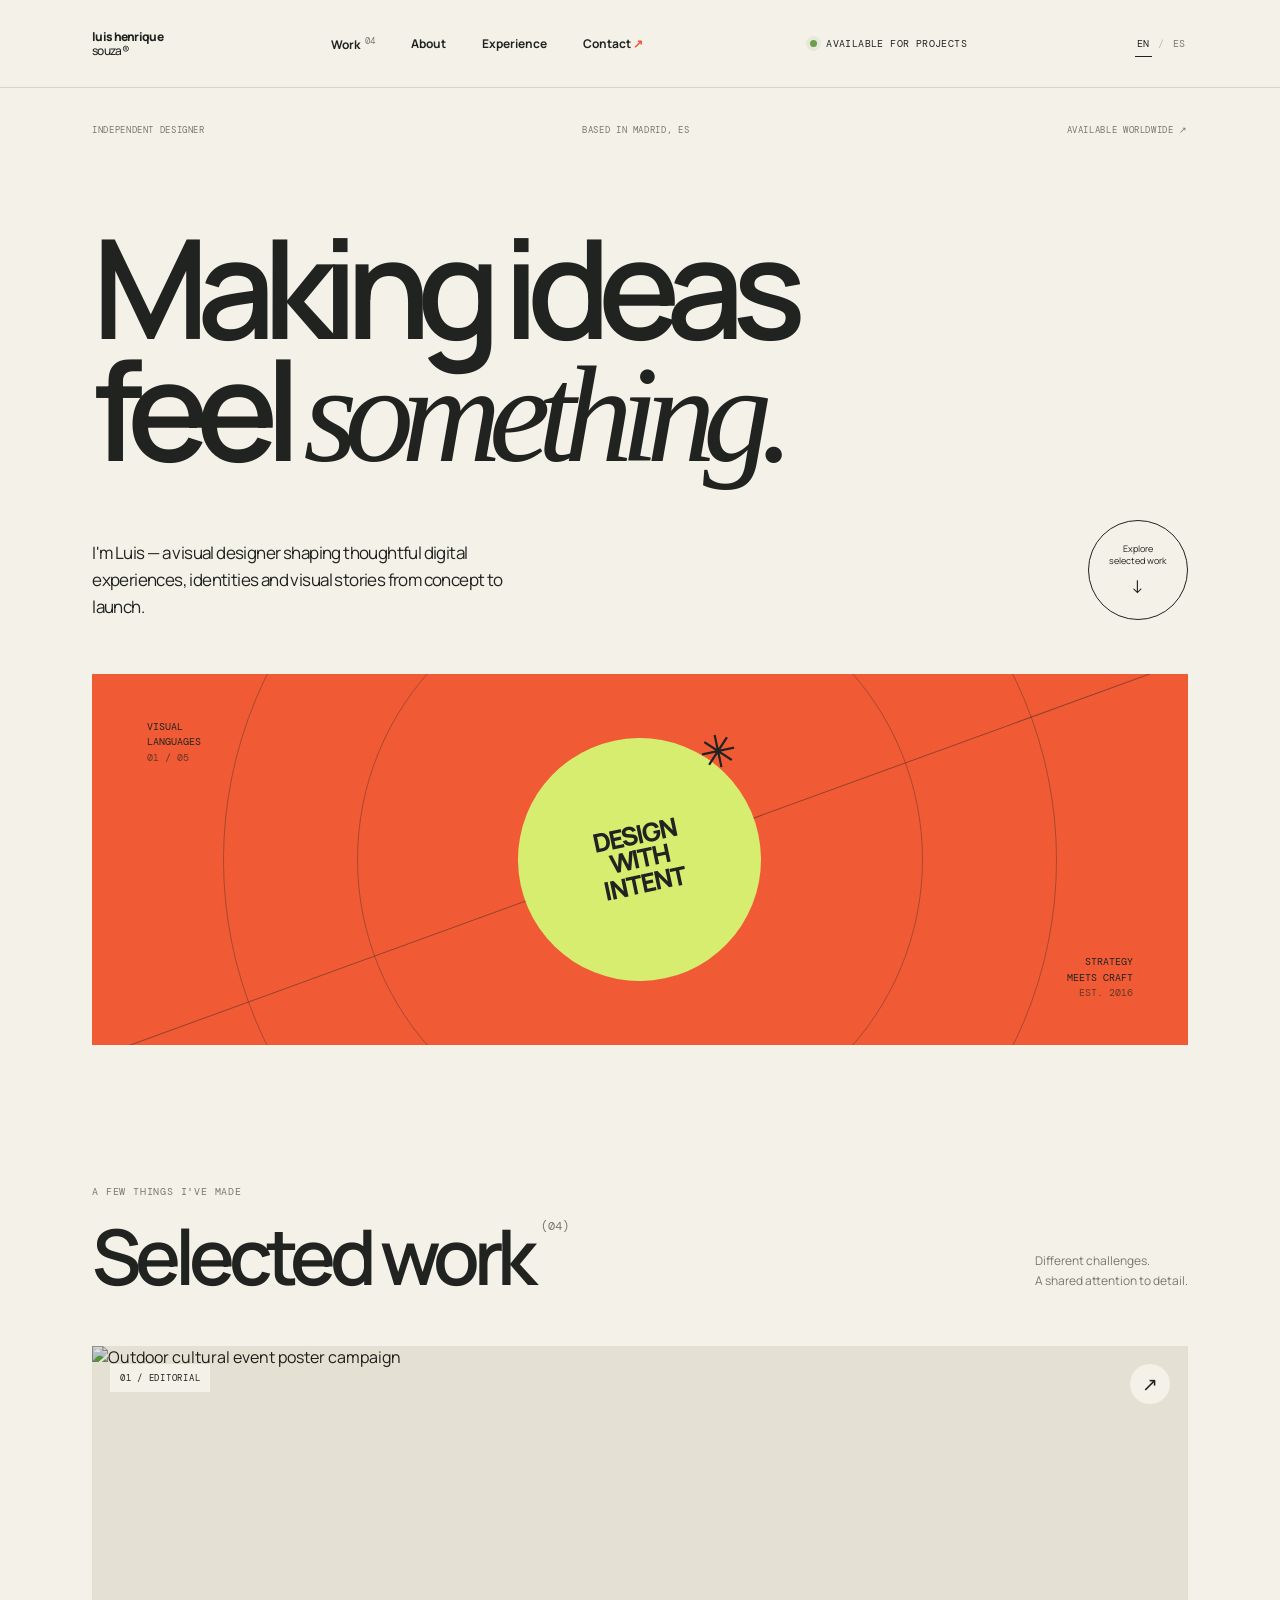
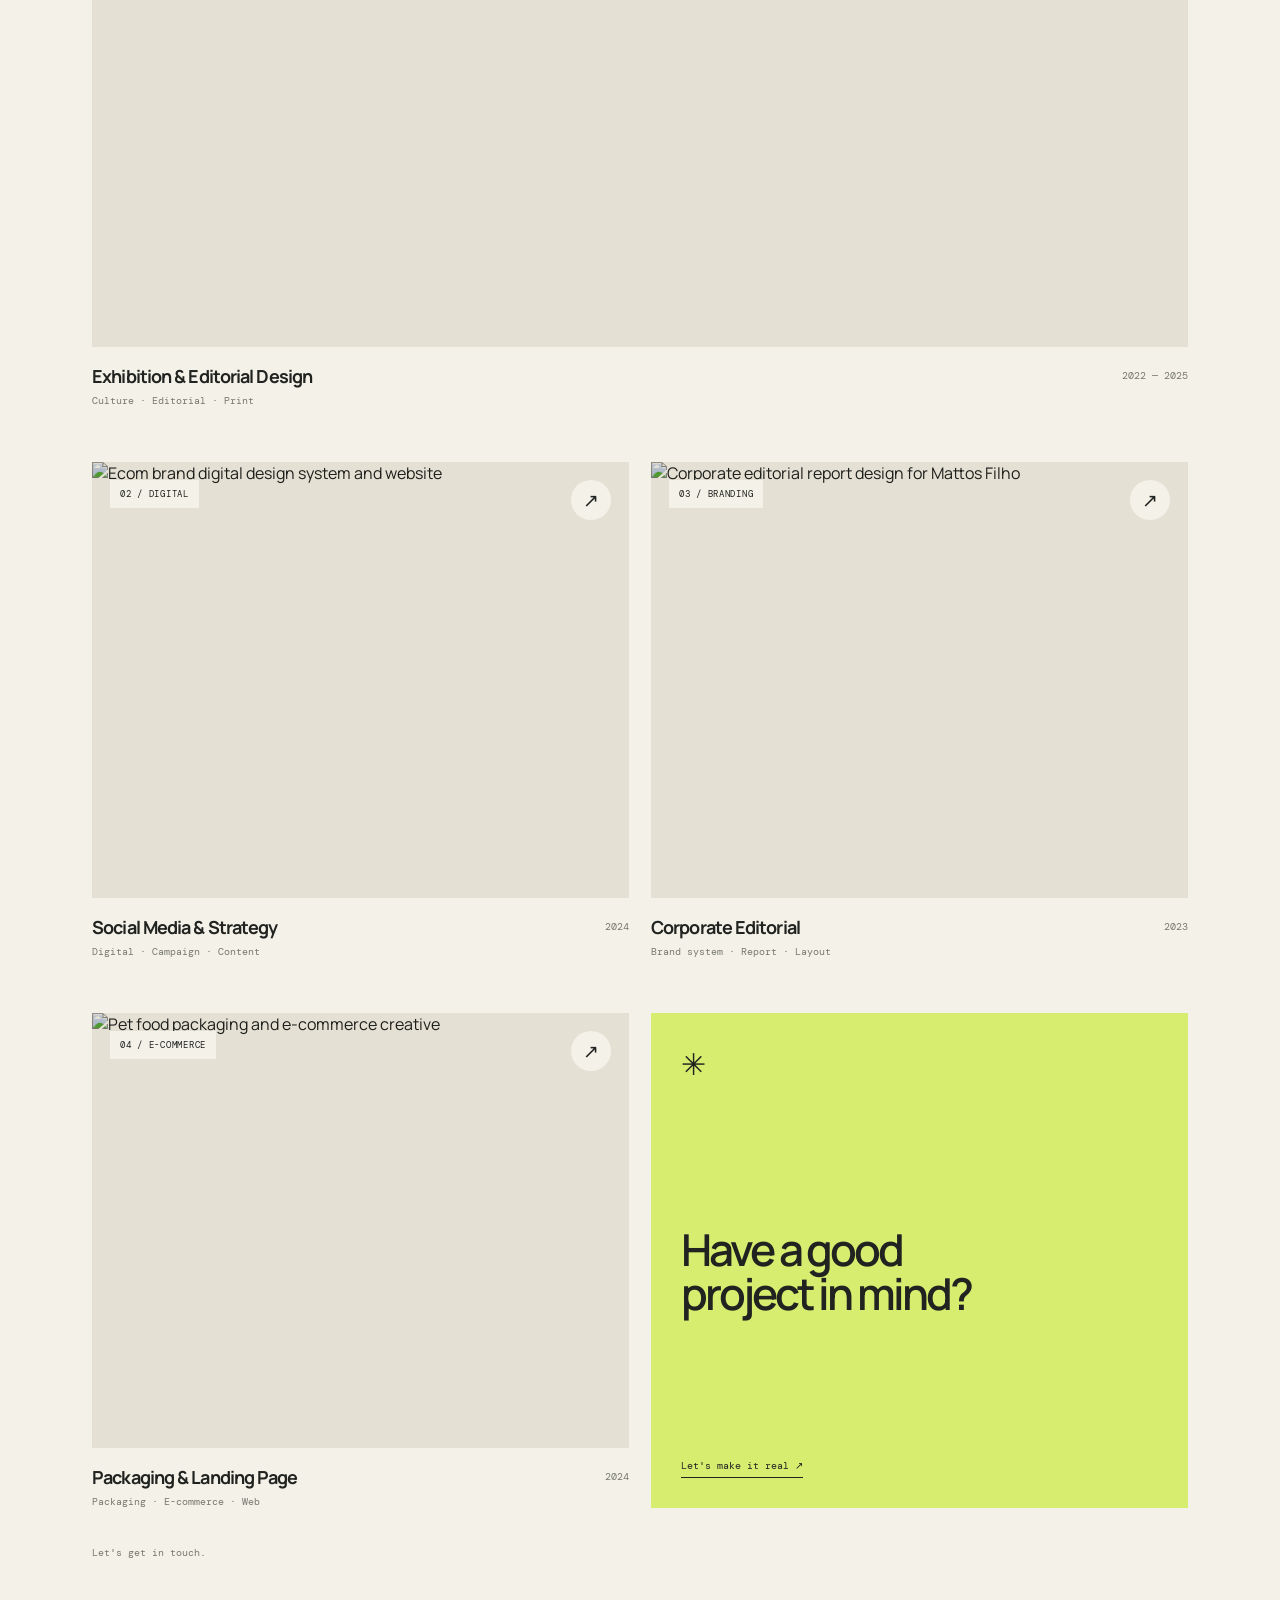
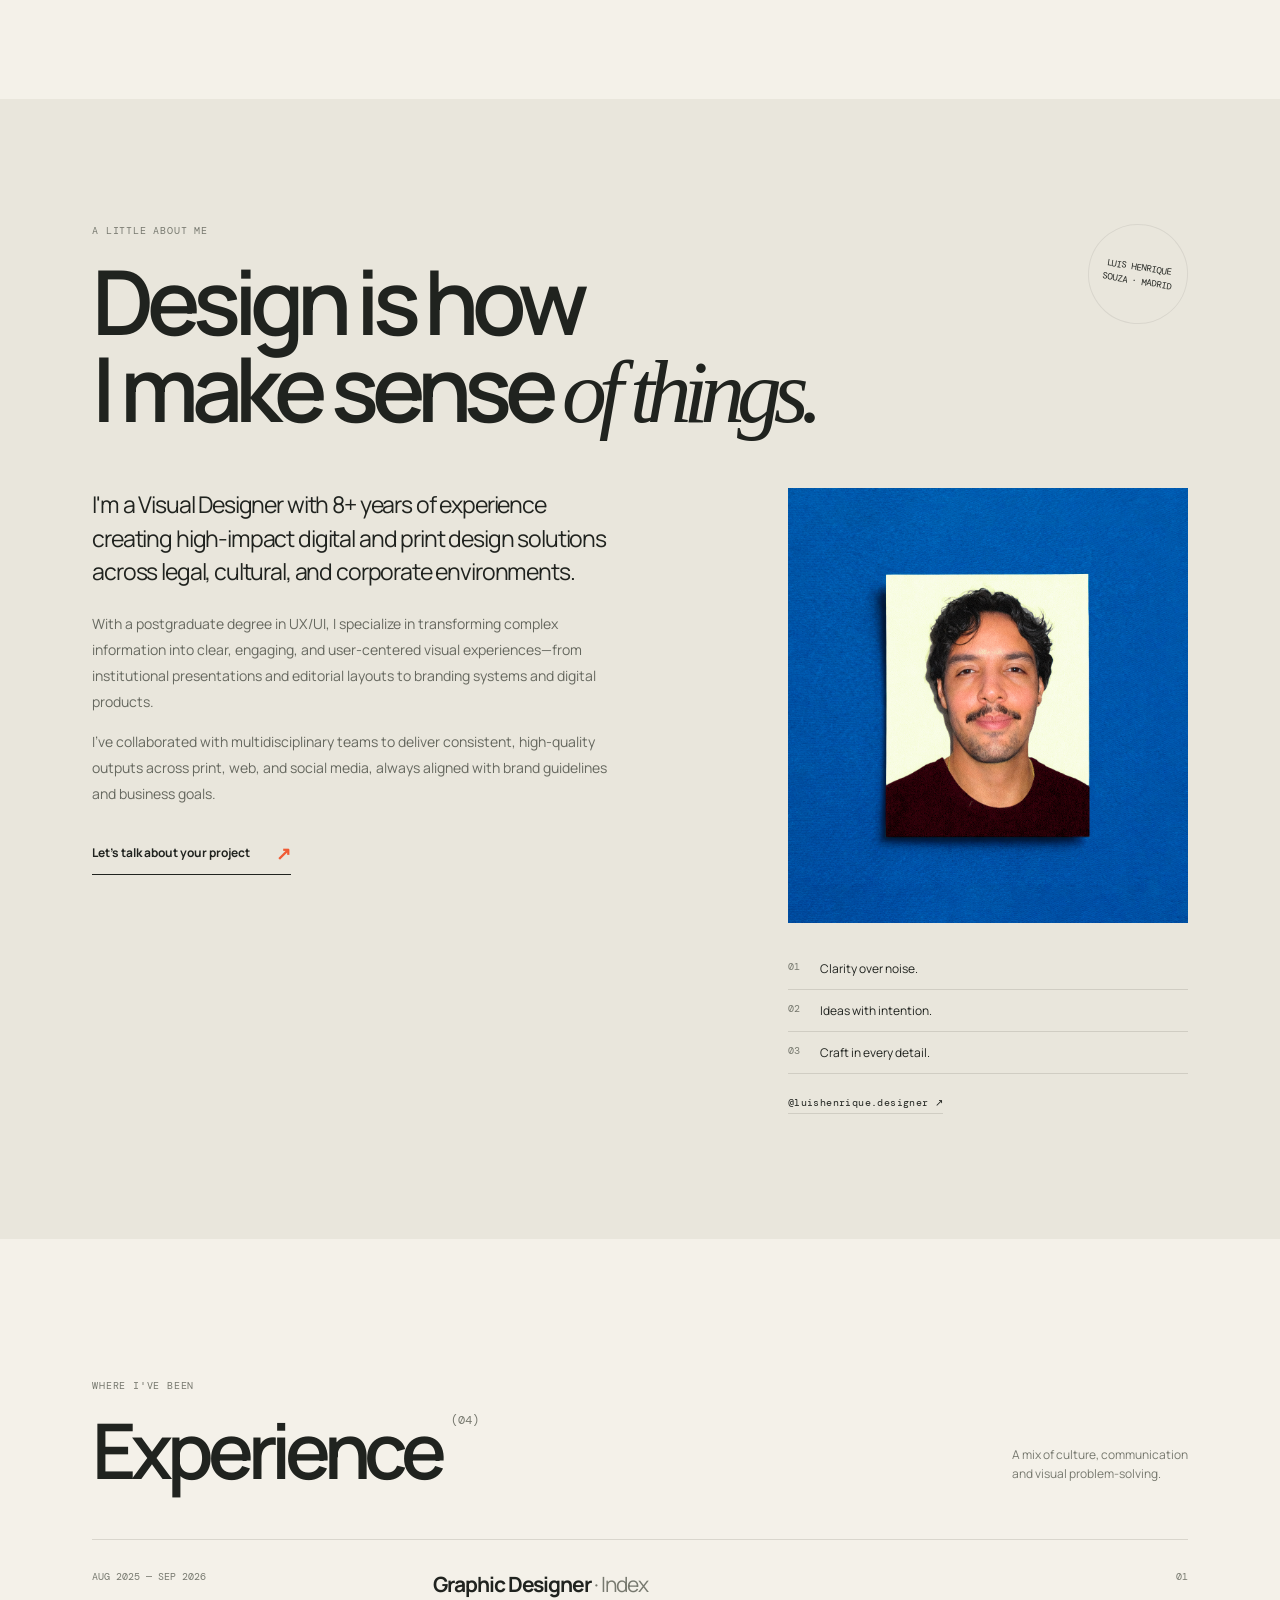
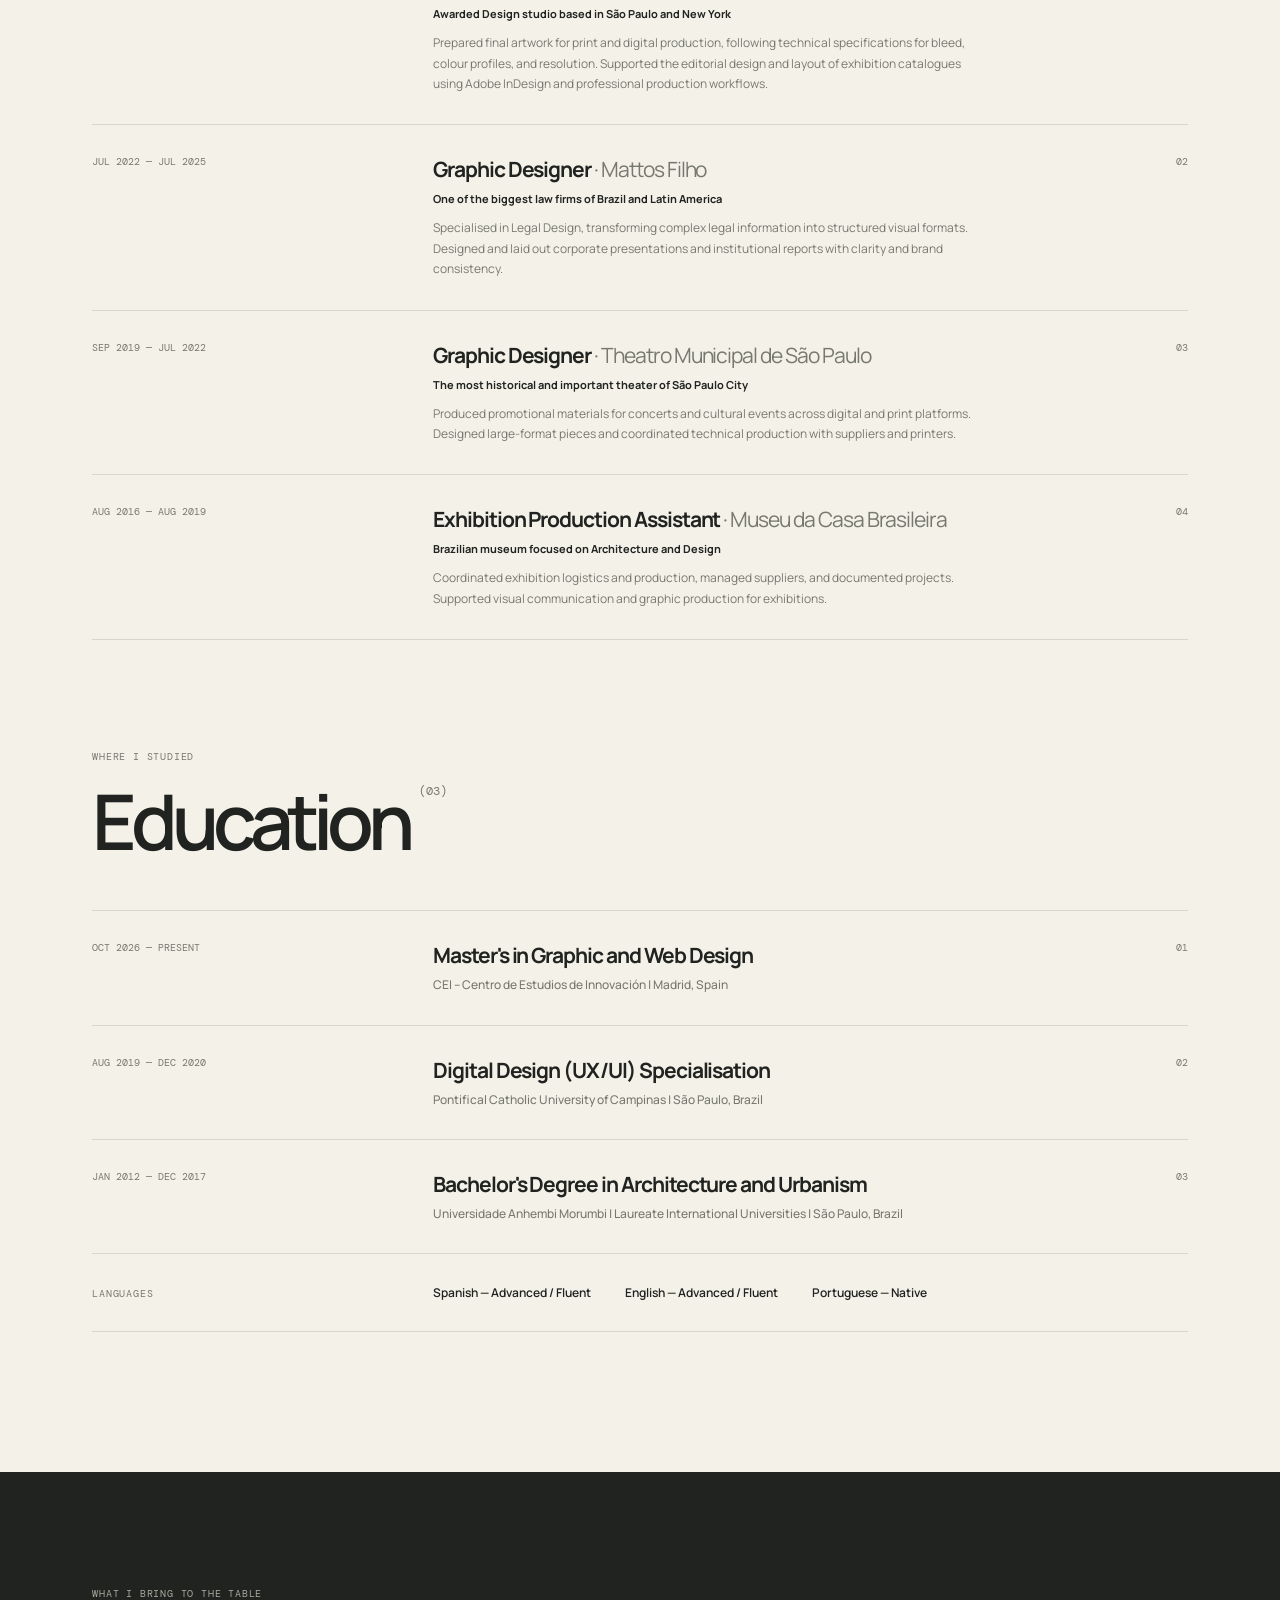
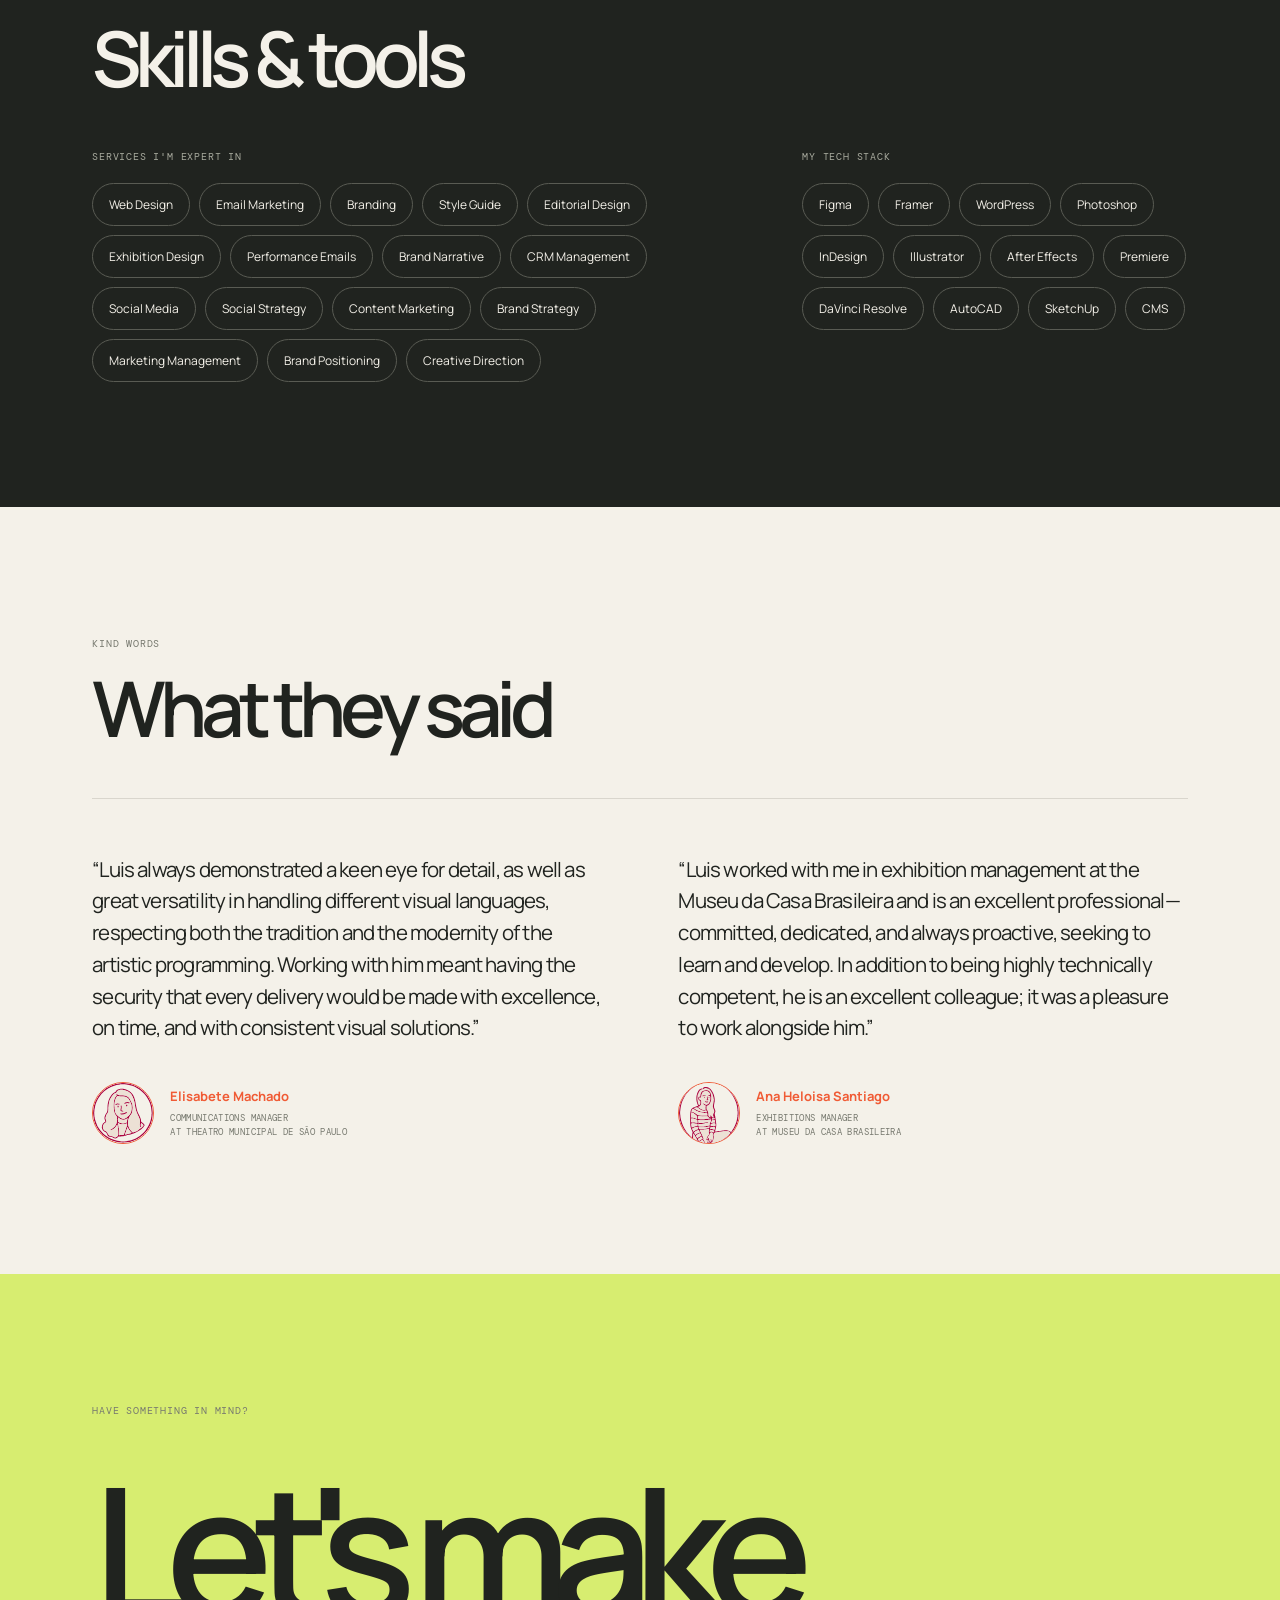
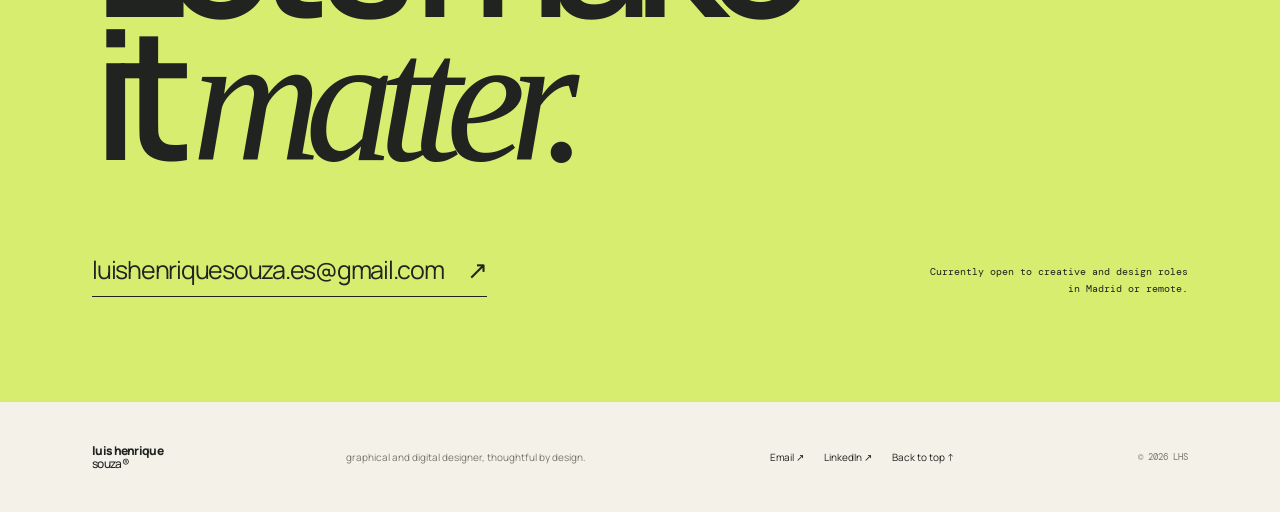
==== commit 24b21b47: "Update index.html" ====
--- a/index.html
+++ b/index.html
@@ -135,7 +135,7 @@
             <blockquote data-i18n="q1.text">“Luis always demonstrated a keen eye for detail, as well as great versatility in handling different visual languages, respecting both the tradition and the modernity of the artistic programming. Working with him meant having the security that every delivery would be made with excellence, on time, and with consistent visual solutions.”</blockquote>
             <figcaption>
               <!-- AVATAR: assets/avatars/elisabete-machado.png (se não existir, aparecem as iniciais) -->
-              <div class="avatar"><span>EM</span><img src="assets/avatars/elisabete-machado.png" alt="" loading="lazy" onerror="this.remove()"></div>
+              <div class="avatar"><span>EM</span><img src="assets/avatars/elisabete-machado.svg" alt="" loading="lazy" onerror="this.remove()"></div>
               <div><strong class="quote-name">Elisabete Machado</strong><p class="quote-role" data-i18n="q1.role">COMMUNICATIONS MANAGER<br>AT THEATRO MUNICIPAL DE SÃO PAULO</p></div>
             </figcaption>
           </figure>
@@ -143,7 +143,7 @@
             <blockquote data-i18n="q2.text">“Luis worked with me in exhibition management at the Museu da Casa Brasileira and is an excellent professional—committed, dedicated, and always proactive, seeking to learn and develop. In addition to being highly technically competent, he is an excellent colleague; it was a pleasure to work alongside him.”</blockquote>
             <figcaption>
               <!-- AVATAR: assets/avatars/ana-heloisa-santiago.png -->
-              <div class="avatar"><span>AS</span><img src="assets/avatars/ana-heloisa-santiago.png" alt="" loading="lazy" onerror="this.remove()"></div>
+              <div class="avatar"><span>AS</span><img src="assets/avatars/ana-heloisa-santiago.svg" alt="" loading="lazy" onerror="this.remove()"></div>
               <div><strong class="quote-name">Ana Heloisa Santiago</strong><p class="quote-role" data-i18n="q2.role">EXHIBITIONS MANAGER<br>AT MUSEU DA CASA BRASILEIRA</p></div>
             </figcaption>
           </figure>
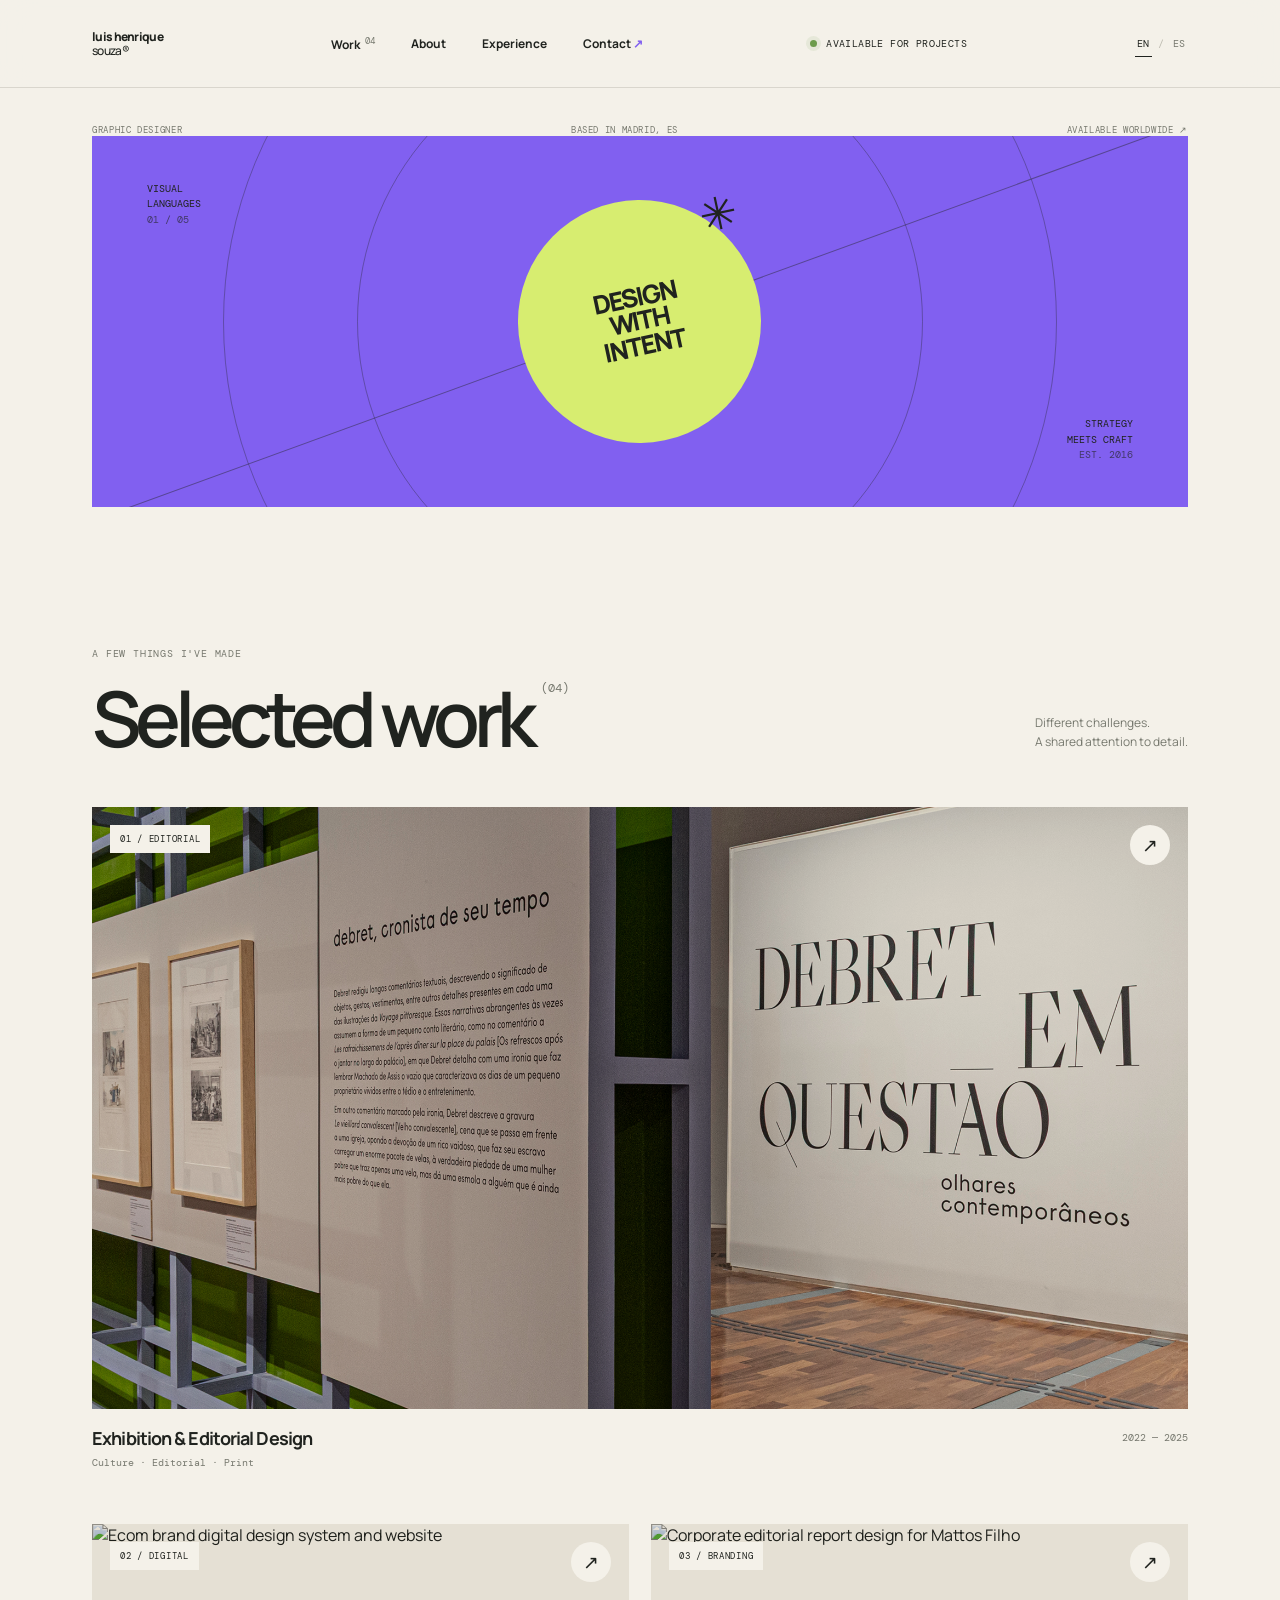
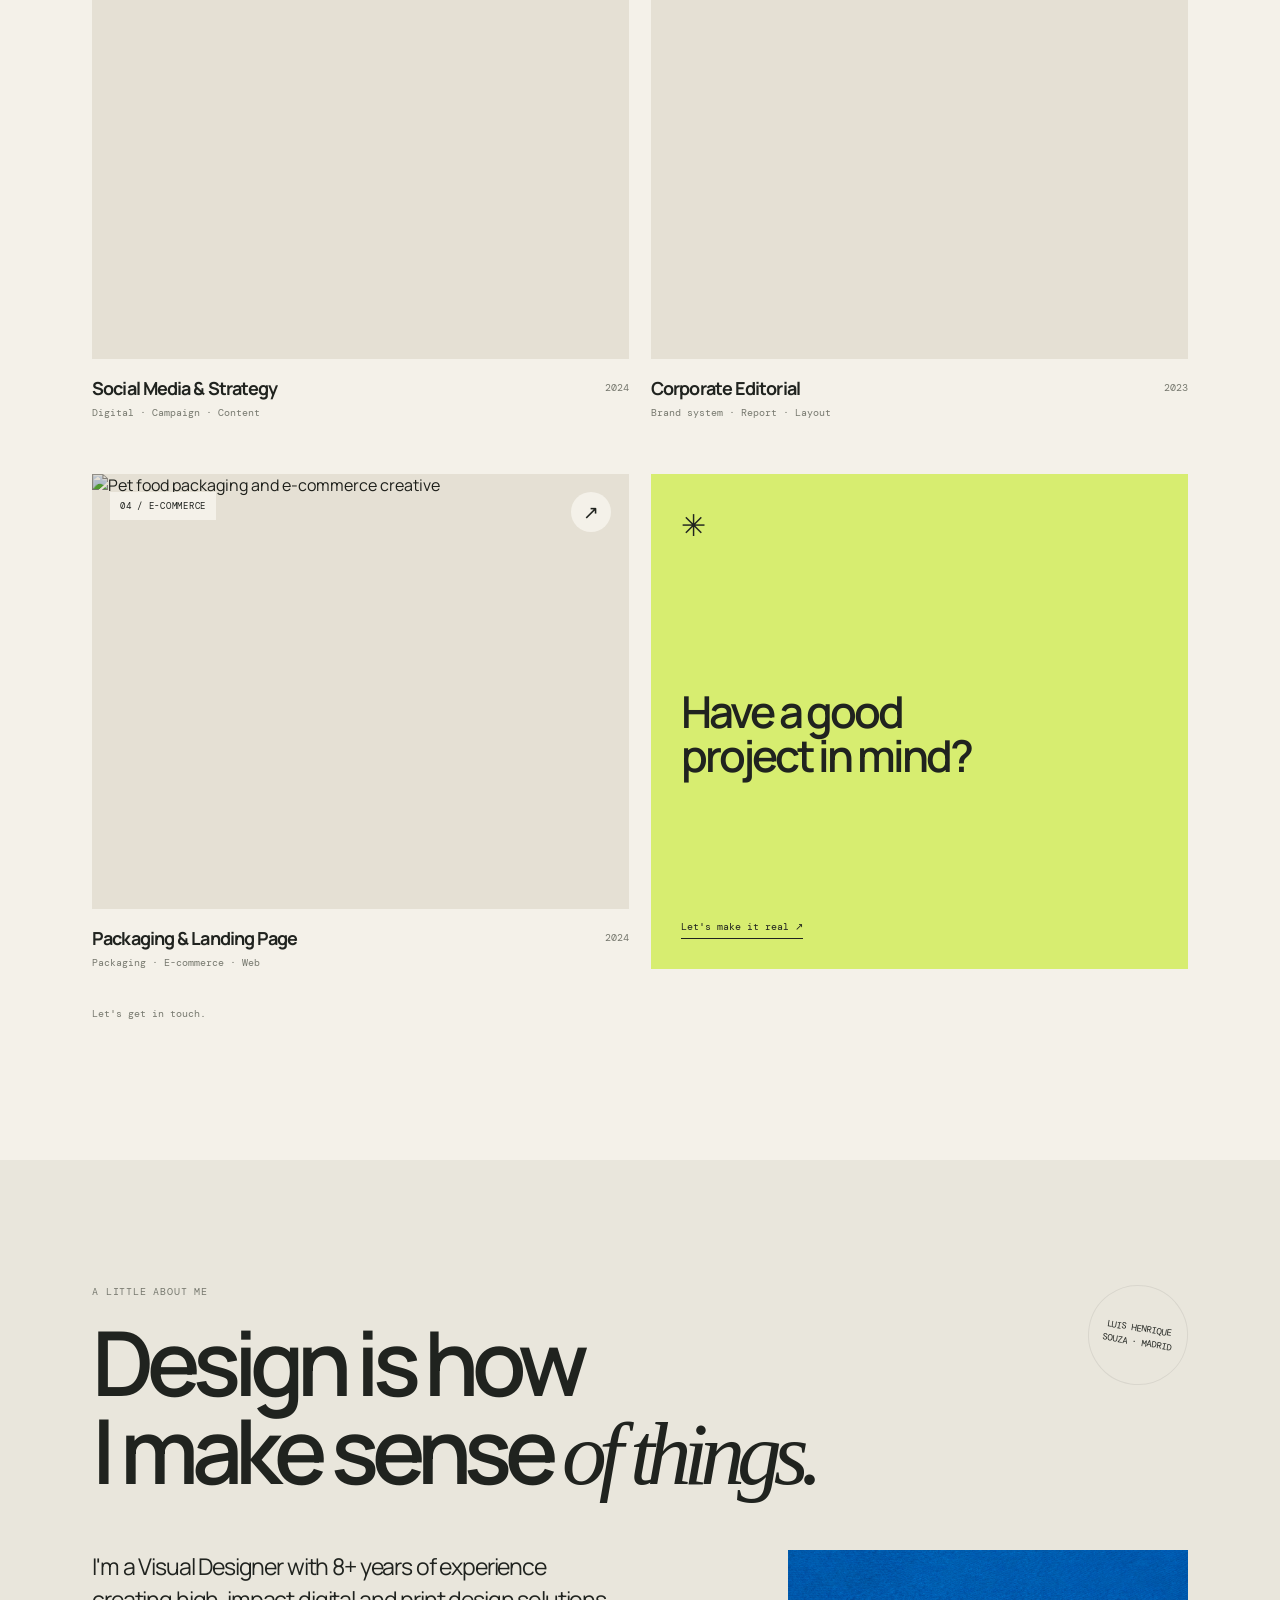
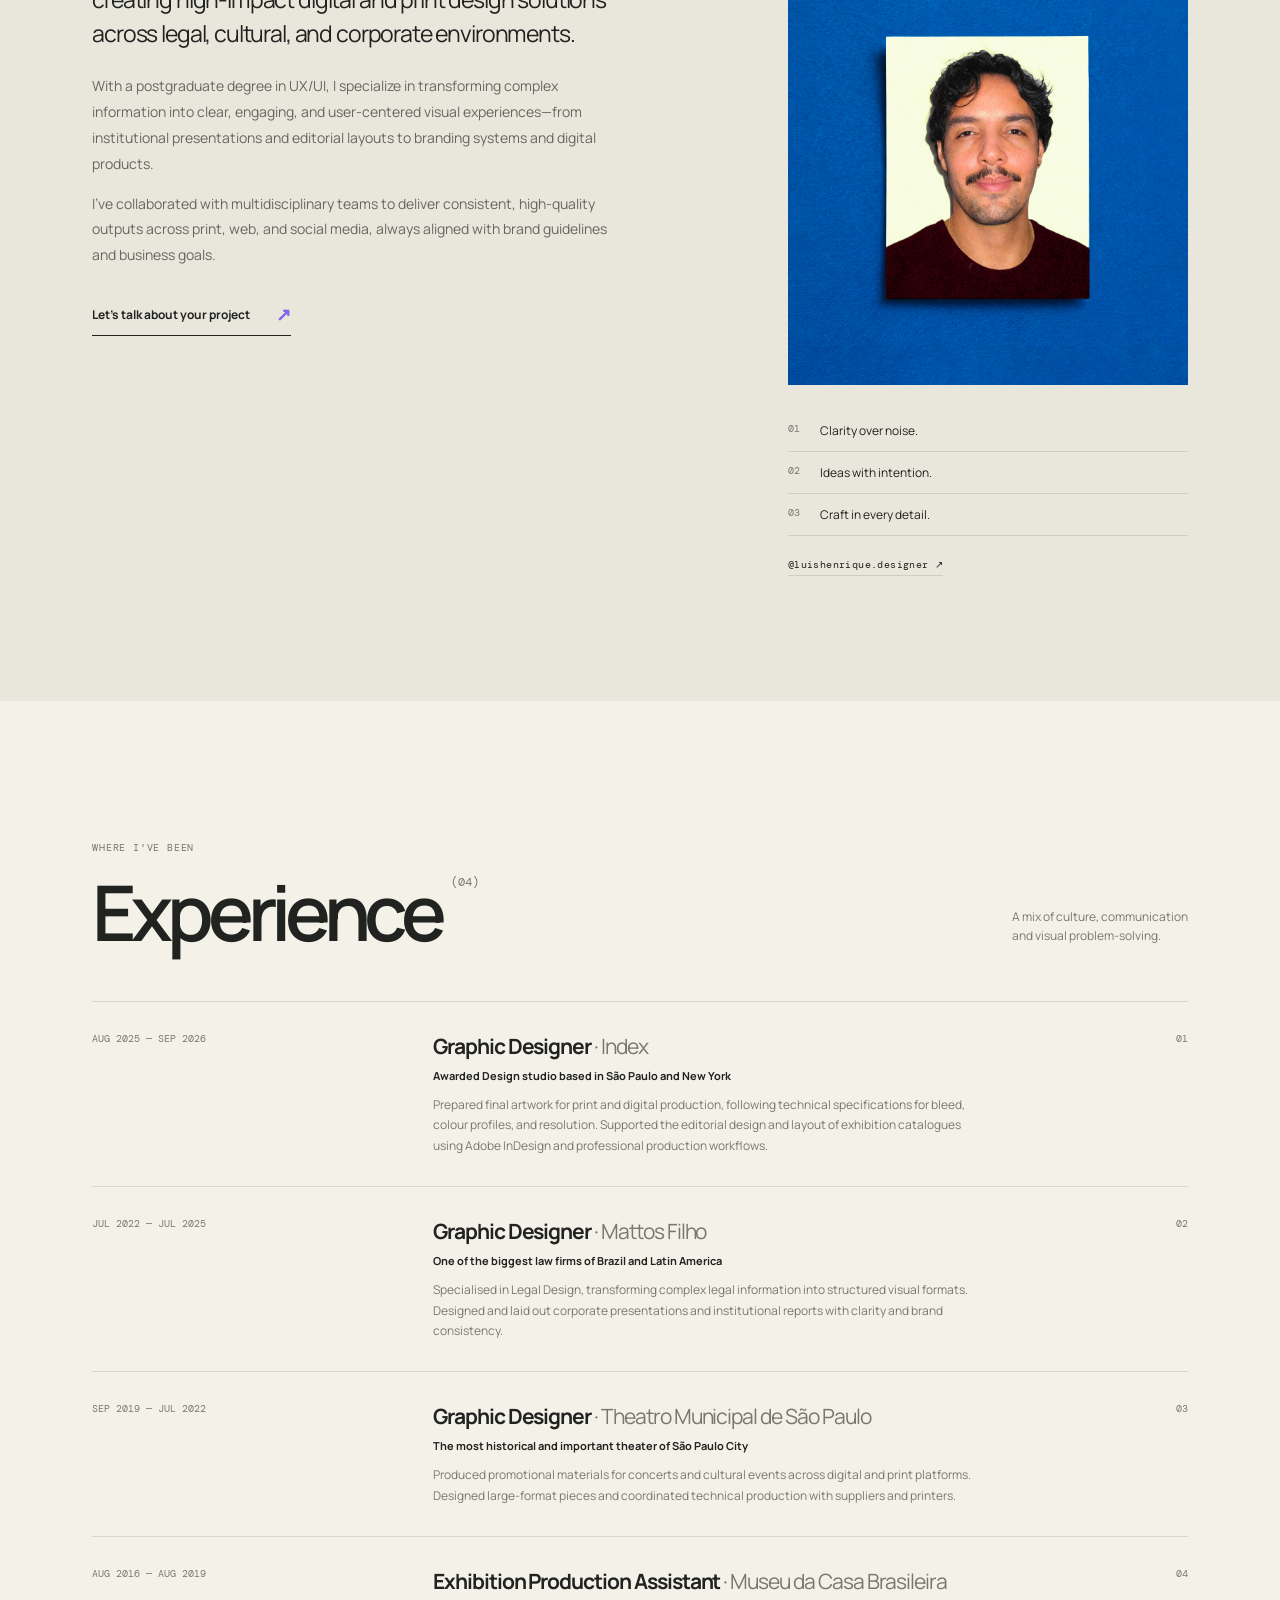
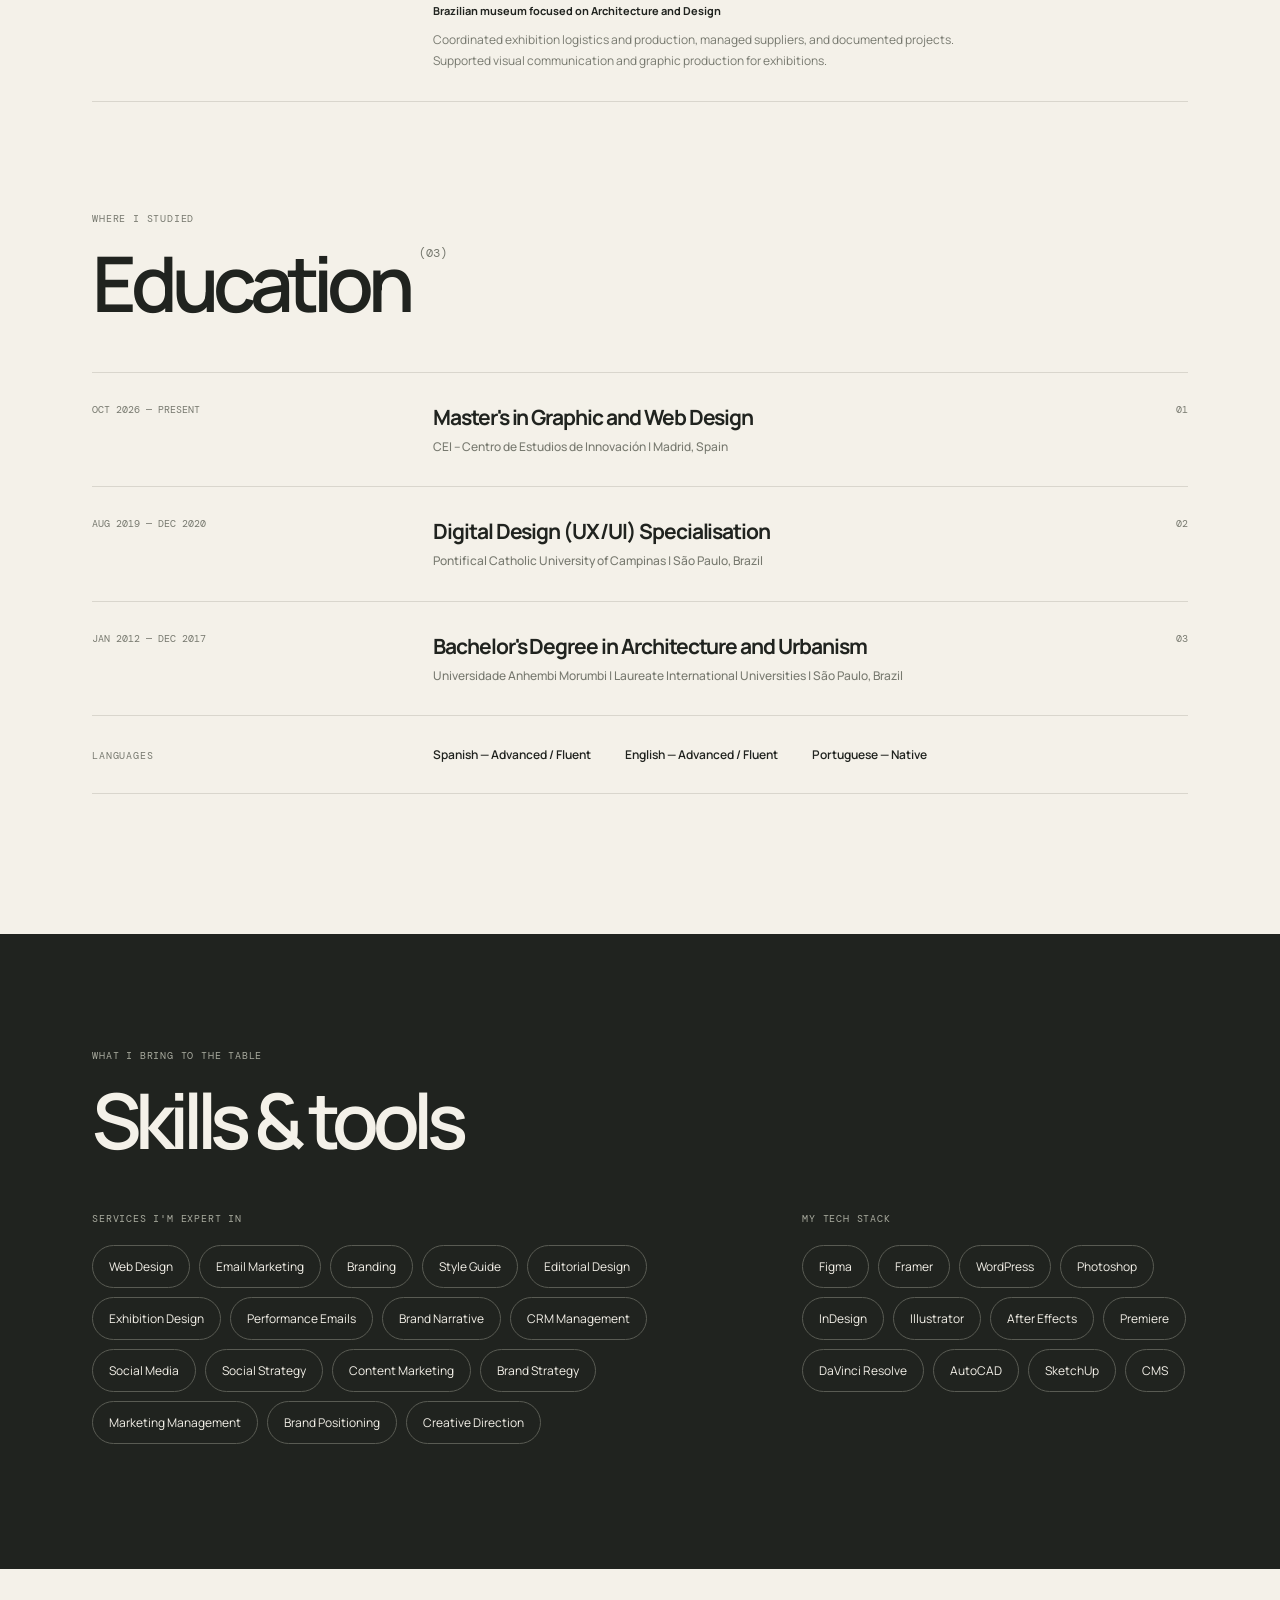
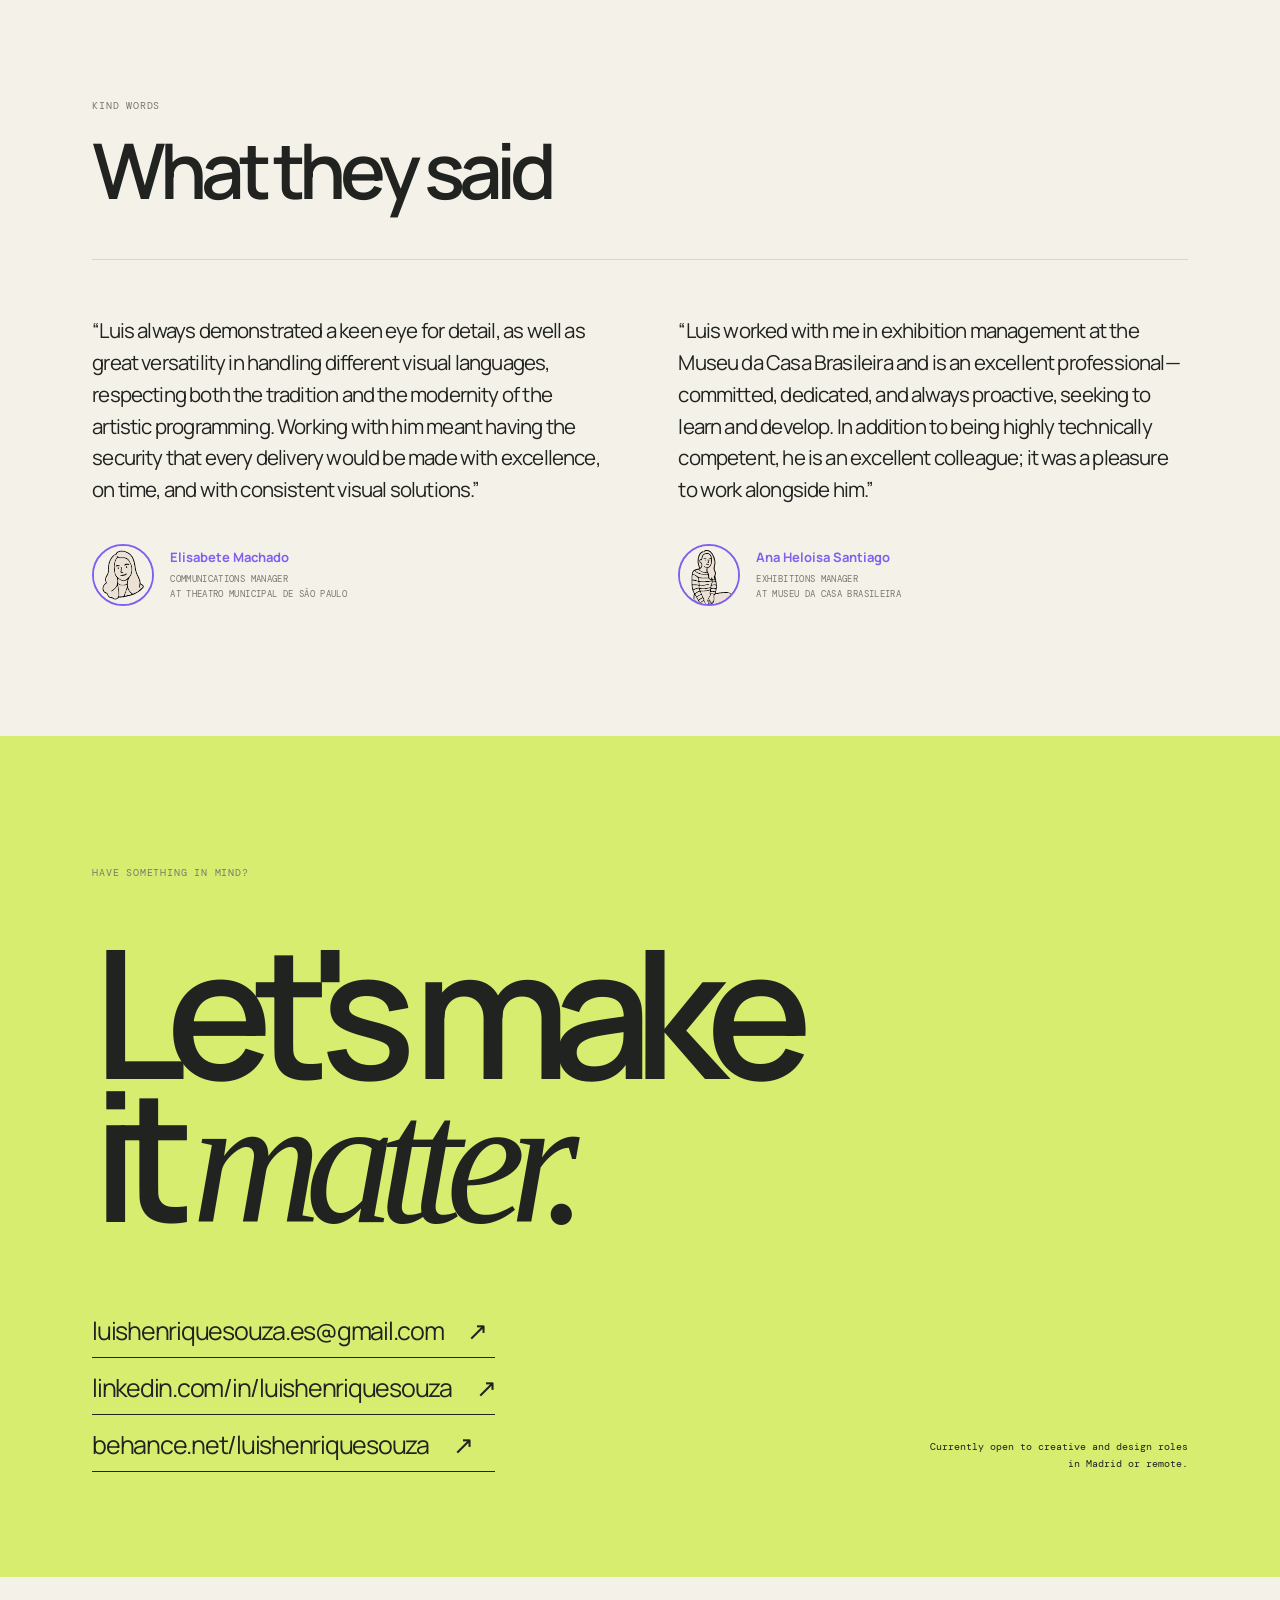
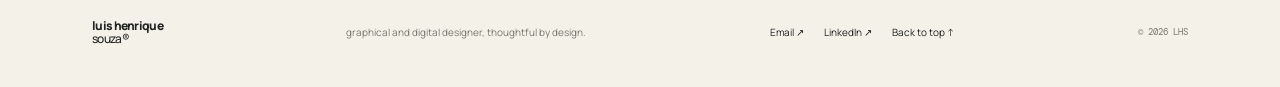
==== commit 9a18a8c0: "v2" ====
--- a/index.html
+++ b/index.html
@@ -31,12 +31,12 @@
 
     <main>
       <section class="hero section-pad" id="home">
-        <div class="hero-kicker"><span data-i18n="hero.k1">INDEPENDENT DESIGNER</span><span data-i18n="hero.k2">BASED IN MADRID, ES</span><span data-i18n="hero.k3">AVAILABLE WORLDWIDE ↗</span></div>
-        <h1 data-i18n="hero.title">Making ideas<br>feel <span class="serif-word">something.</span></h1>
+        <div class="hero-kicker"><span data-i18n="hero.k1">GRAPHIC DESIGNER</span><span data-i18n="hero.k2">BASED IN MADRID, ES</span><span data-i18n="hero.k3">AVAILABLE WORLDWIDE ↗</span></div>
+        <!-- <h1 data-i18n="hero.title">Making ideas<br>feel <span class="serif-word">something.</span></h1>
         <div class="hero-bottom">
           <p class="hero-intro" data-i18n="hero.intro">I'm Luis — a visual designer shaping thoughtful digital experiences, identities and visual stories from concept to launch.</p>
           <a class="round-link" href="#work" aria-label="Explore selected work" data-i18n-aria="hero.explore.aria"><span data-i18n="hero.explore">Explore<br>selected work</span><b>↓</b></a>
-        </div>
+        </div>-->
         <div class="hero-art" aria-label="Selected visual design work" data-i18n-aria="hero.art.aria">
           <div class="art-note note-one" data-i18n="hero.n1">VISUAL<br>LANGUAGES<br><span>01 / 05</span></div>
           <div class="art-circle"><span data-i18n="hero.circle">DESIGN<br>WITH<br>INTENT</span><i>✳</i></div>
@@ -150,11 +150,18 @@
         </div>
       </section>
 
-      <section class="contact section-pad" id="contact">
-        <p class="eyebrow" data-i18n="contact.eyebrow">HAVE SOMETHING IN MIND?</p>
-        <h2 data-i18n="contact.title">Let's make<br>it <span class="serif-word">matter.</span></h2>
-        <div class="contact-bottom"><a class="email-link" href="mailto:luishenriquesouza.es@gmail.com">luishenriquesouza.es@gmail.com <span>↗</span></a><p data-i18n="contact.note">Currently open to creative and design roles<br>in Madrid or remote.</p></div>
-      </section>
+     <section class="contact section-pad" id="contact">
+  <p class="eyebrow" data-i18n="contact.eyebrow">HAVE SOMETHING IN MIND?</p>
+  <h2 data-i18n="contact.title">Let's make<br>it <span class="serif-word">matter.</span></h2>
+  <div class="contact-bottom">
+    <div class="contact-links">
+      <a class="email-link" href="mailto:luishenriquesouza.es@gmail.com">luishenriquesouza.es@gmail.com <span>↗</span></a>
+      <a class="email-link" href="https://www.linkedin.com/in/luishenriquesouza/" target="_blank" rel="noopener noreferrer">linkedin.com/in/luishenriquesouza <span>↗</span></a>
+    <a class="email-link" href="https://www.behance.net/luishenriquesouza" target="_blank" rel="noopener noreferrer">behance.net/luishenriquesouza <span>↗</span></a>
+    </div>
+    <p data-i18n="contact.note">Currently open to creative and design roles<br>in Madrid or remote.</p>
+  </div>
+</section>
     </main>
 
     <footer class="footer section-pad"><a class="wordmark" href="#home" aria-label="Luis Henrique Souza home" data-i18n-aria="nav.home">luis henrique<br><span>souza®</span></a><p data-i18n="footer.tag">graphical and digital designer, thoughtful by design.</p><div class="footer-links"><a href="mailto:luishenriquesouza.es@gmail.com" data-i18n="footer.email">Email ↗</a><a href="https://www.linkedin.com/in/luishenriquesouza" target="_blank" rel="noreferrer" data-i18n="footer.linkedin">LinkedIn ↗</a><a href="#home" data-i18n="footer.top">Back to top ↑</a></div><span class="copyright">© <span id="year">2026</span> LHS</span></footer>
--- a/styles.css
+++ b/styles.css
@@ -1,5 +1,5 @@
 /* Luis Henrique Souza — portfolio */
-:root{--paper:#f4f1e9;--ink:#20231f;--muted:#77796f;--line:#d9d6cd;--orange:#f05b35;--lime:#d7ed70;--serif:Georgia,"Times New Roman",serif;--sans:"Manrope",Arial,sans-serif;--mono:"DM Mono",monospace}
+:root{--paper:#f4f1e9;--ink:#20231f;--muted:#77796f;--line:#d9d6cd;--orange:#8160f0;--lime:#d7ed70;--serif:Georgia,"Times New Roman",serif;--sans:"Manrope",Arial,sans-serif;--mono:"DM Mono",monospace}
 *{box-sizing:border-box}html{scroll-behavior:smooth;scroll-padding-top:90px}body{margin:0;background:var(--paper);color:var(--ink);font-family:var(--sans);-webkit-font-smoothing:antialiased}a{color:inherit;text-decoration:none}.site-shell{max-width:1600px;margin:auto;overflow:hidden}.section-pad{padding-left:7.2%;padding-right:7.2%}.topbar{height:88px;padding:0 7.2%;display:flex;align-items:center;justify-content:space-between;border-bottom:1px solid var(--line);position:sticky;top:0;background:rgba(244,241,233,.92);backdrop-filter:blur(16px);z-index:10}.wordmark{font-size:12px;line-height:1.1;font-weight:800;letter-spacing:-.06em;text-transform:lowercase}.wordmark span{font-weight:500}.main-nav{display:flex;gap:36px;font-size:12px;font-weight:700}.main-nav a{transition:opacity .2s}.main-nav a:hover,.footer a:hover{opacity:.55}.main-nav sup{font:9px var(--mono);color:var(--muted);margin-left:3px}.nav-arrow{color:var(--orange)}.availability{font:10px var(--mono);text-transform:uppercase;letter-spacing:.04em;display:flex;align-items:center;gap:9px}.status-dot{width:7px;height:7px;border-radius:50%;background:#6d9c4c;box-shadow:0 0 0 4px #6d9c4c1a}.menu-toggle{display:none;background:none;border:0;padding:8px}.menu-toggle span{display:block;width:24px;height:1px;background:var(--ink);margin:6px}
 .hero{padding-top:36px}.hero-kicker{display:flex;justify-content:space-between;font:9px var(--mono);letter-spacing:.07em;color:var(--muted)}h1,h2,h3,p{margin-top:0}.hero h1{font-size:clamp(68px,10.8vw,160px);line-height:.88;letter-spacing:-.095em;font-weight:600;margin:90px 0 45px;max-width:1150px}.serif-word{font-family:var(--serif);font-weight:400;font-style:italic;letter-spacing:-.09em}.hero-bottom{display:flex;align-items:flex-end;justify-content:space-between;gap:24px;margin-bottom:54px}.hero-intro{max-width:430px;font-size:17px;line-height:1.6;letter-spacing:-.035em;margin:0}.round-link{width:100px;height:100px;border:1px solid var(--ink);border-radius:50%;display:flex;flex-direction:column;justify-content:center;align-items:center;gap:8px;font-size:9px;line-height:1.3;text-align:center;transition:background .25s,color .25s,transform .25s}.round-link b{font-size:18px;font-weight:400}.round-link:hover{background:var(--ink);color:var(--paper);transform:rotate(-8deg)}.hero-art{height:clamp(210px,29vw,410px);background:var(--orange);position:relative;overflow:hidden;display:flex;align-items:center;justify-content:center}.hero-art:before,.hero-art:after{content:"";position:absolute;border:1px solid #20231f55;border-radius:50%;width:65vw;height:65vw;max-width:850px;max-height:850px}.hero-art:after{width:44vw;height:44vw;max-width:570px;max-height:570px}.art-circle{width:clamp(145px,19vw,270px);height:clamp(145px,19vw,270px);border-radius:50%;background:var(--lime);z-index:1;display:flex;align-items:center;justify-content:center;text-align:center;font-size:clamp(17px,2vw,28px);font-weight:800;line-height:.95;letter-spacing:-.07em;transform:rotate(-12deg);position:relative}.art-circle i{font-size:45px;font-style:normal;position:absolute;right:2%;top:4%;font-weight:400}.art-note{font:10px var(--mono);line-height:1.55;position:absolute;z-index:2}.art-note span{opacity:.65}.note-one{left:5%;top:12%}.note-two{right:5%;bottom:12%;text-align:right}.art-line{position:absolute;width:140%;height:1px;background:#20231f70;transform:rotate(-20deg)}
 .work{padding-top:140px;padding-bottom:140px}.section-heading{display:flex;align-items:flex-end;justify-content:space-between;gap:30px;margin-bottom:52px}.eyebrow,.cap-label{font:10px var(--mono);letter-spacing:.08em;color:var(--muted);margin-bottom:20px}.section-heading h2{font-size:clamp(43px,6vw,82px);letter-spacing:-.08em;line-height:.98;font-weight:600;margin:0}.heading-count{font:12px var(--mono);letter-spacing:0;vertical-align:top;margin-left:10px;color:var(--muted)}.section-aside{font-size:12px;line-height:1.6;color:var(--muted);margin:0 0 4px}.project-grid{display:grid;grid-template-columns:1fr 1fr;gap:55px 22px}.project-wide{grid-column:span 2}.project-image{height:clamp(250px,34vw,475px);position:relative;overflow:hidden;background:#e5e0d4}.project-wide .project-image{height:clamp(300px,47vw,620px)}.project-image img{width:100%;height:100%;display:block;object-fit:cover;transition:transform .7s cubic-bezier(.2,.65,.2,1);mix-blend-mode:multiply}.project:hover .project-image img{transform:scale(1.035)}.image-digital img{object-fit:cover}.image-brand img,.image-packaging img{object-fit:cover}.image-index{position:absolute;left:18px;top:18px;font:9px var(--mono);letter-spacing:.08em;background:var(--paper);padding:8px 10px}.project-open{position:absolute;right:18px;top:18px;width:40px;height:40px;border-radius:50%;background:var(--paper);display:grid;place-items:center;font-size:19px;transition:transform .2s}.project:hover .project-open{transform:rotate(45deg)}.project-meta{display:flex;justify-content:space-between;gap:12px;padding-top:17px}.project-meta h3{font-size:18px;letter-spacing:-.05em;margin-bottom:6px}.project-meta p,.project-meta>span{font:10px var(--mono);color:var(--muted);margin:0}.project-meta>span{padding-top:5px;white-space:nowrap}.project-note{background:var(--lime);min-height:260px;padding:30px;display:flex;flex-direction:column;align-items:flex-start;justify-content:space-between;transition:background .2s}.project-note:hover{background:#c8e44f}.note-symbol{font-size:30px}.project-note p{font-size:clamp(26px,3.5vw,44px);line-height:1;letter-spacing:-.07em;font-weight:600;margin:20px 0}.note-cta{font:10px var(--mono);border-bottom:1px solid;padding-bottom:5px}.project-footnote{font:10px var(--mono);color:var(--muted);margin:38px 0 0}
--- a/extra.css
+++ b/extra.css
@@ -30,10 +30,17 @@
 .quote{margin:0;display:flex;flex-direction:column;justify-content:space-between;gap:38px}
 .quote blockquote{margin:0;font-size:clamp(16px,1.6vw,21px);line-height:1.55;letter-spacing:-.04em}
 .quote figcaption{display:flex;align-items:center;gap:16px}
-.avatar{position:relative;width:62px;height:62px;border-radius:50%;border:1px solid var(--orange);display:grid;place-items:center;font:11px var(--mono);color:var(--orange);overflow:hidden;flex-shrink:0}
+.avatar{position:relative;width:62px;height:62px;border-radius:50%;border:2px solid var(--orange);display:grid;place-items:center;font:11px var(--mono);color:var(--orange);overflow:hidden;flex-shrink:0}
 .avatar img{position:absolute;inset:0;width:100%;height:100%;object-fit:cover;background:var(--paper)}
 .quote-name{display:block;font-size:13px;font-weight:700;color:var(--orange);margin-bottom:6px}
 .quote-role{font:9px/1.6 var(--mono);letter-spacing:.04em;color:var(--muted);margin:0}
+
+/* ---------- Links de contato ---------- */
+.contact-links {
+  display: flex;
+  flex-direction: column;
+  gap: 12px;
+}
 
 /* ---------- Páginas de projeto ---------- */
 .project-hero{padding-top:36px;padding-bottom:60px}
@@ -46,12 +53,13 @@
 .project-facts dd{margin:0;font-size:13px;font-weight:600}
 .project-cover{padding-bottom:70px}
 .project-cover img,.gallery-item img{display:block;width:100%;height:auto;background:#e5e0d4}
+.project-cover img{aspect-ratio:16/9;object-fit:cover}
 .project-body{display:grid;grid-template-columns:1fr 2.2fr;gap:25px;padding-bottom:90px}
 .project-body .eyebrow{margin:6px 0 0}
 .project-body p:not(.eyebrow){font-size:clamp(17px,2vw,24px);line-height:1.5;letter-spacing:-.04em;max-width:720px;margin:0}
-.project-gallery{display:grid;grid-template-columns:1fr 1fr;grid-auto-flow:dense;gap:22px;padding-bottom:110px}
+.project-gallery{display:grid;grid-template-columns:1fr 1fr;gap:8px;padding-bottom:110px}
 .gallery-item{margin:0}
-.gallery-item.g-full{grid-column:span 2}
+.gallery-item img{aspect-ratio:1/1;height:100%;object-fit:cover}
 .project-gallery:empty{display:none}
 .project-pager{display:grid;grid-template-columns:1fr 1fr;border-top:1px solid var(--line)}
 .project-pager a{display:block;padding:46px 7.2%;transition:background .2s}
@@ -75,8 +83,7 @@
   .project-facts{grid-template-columns:1fr 1fr}
   .project-cover{padding-bottom:45px}
   .project-body{grid-template-columns:1fr;gap:14px;padding-bottom:60px}
-  .project-gallery{grid-template-columns:1fr;gap:14px;padding-bottom:70px}
-  .gallery-item.g-full{grid-column:auto}
+  .project-gallery{gap:6px;padding-bottom:70px}
   .project-pager{grid-template-columns:1fr}
   .project-pager a+a{border-left:0;border-top:1px solid var(--line);text-align:left}
   .project-cta{flex-direction:column;align-items:flex-start;padding-top:60px;padding-bottom:60px}
